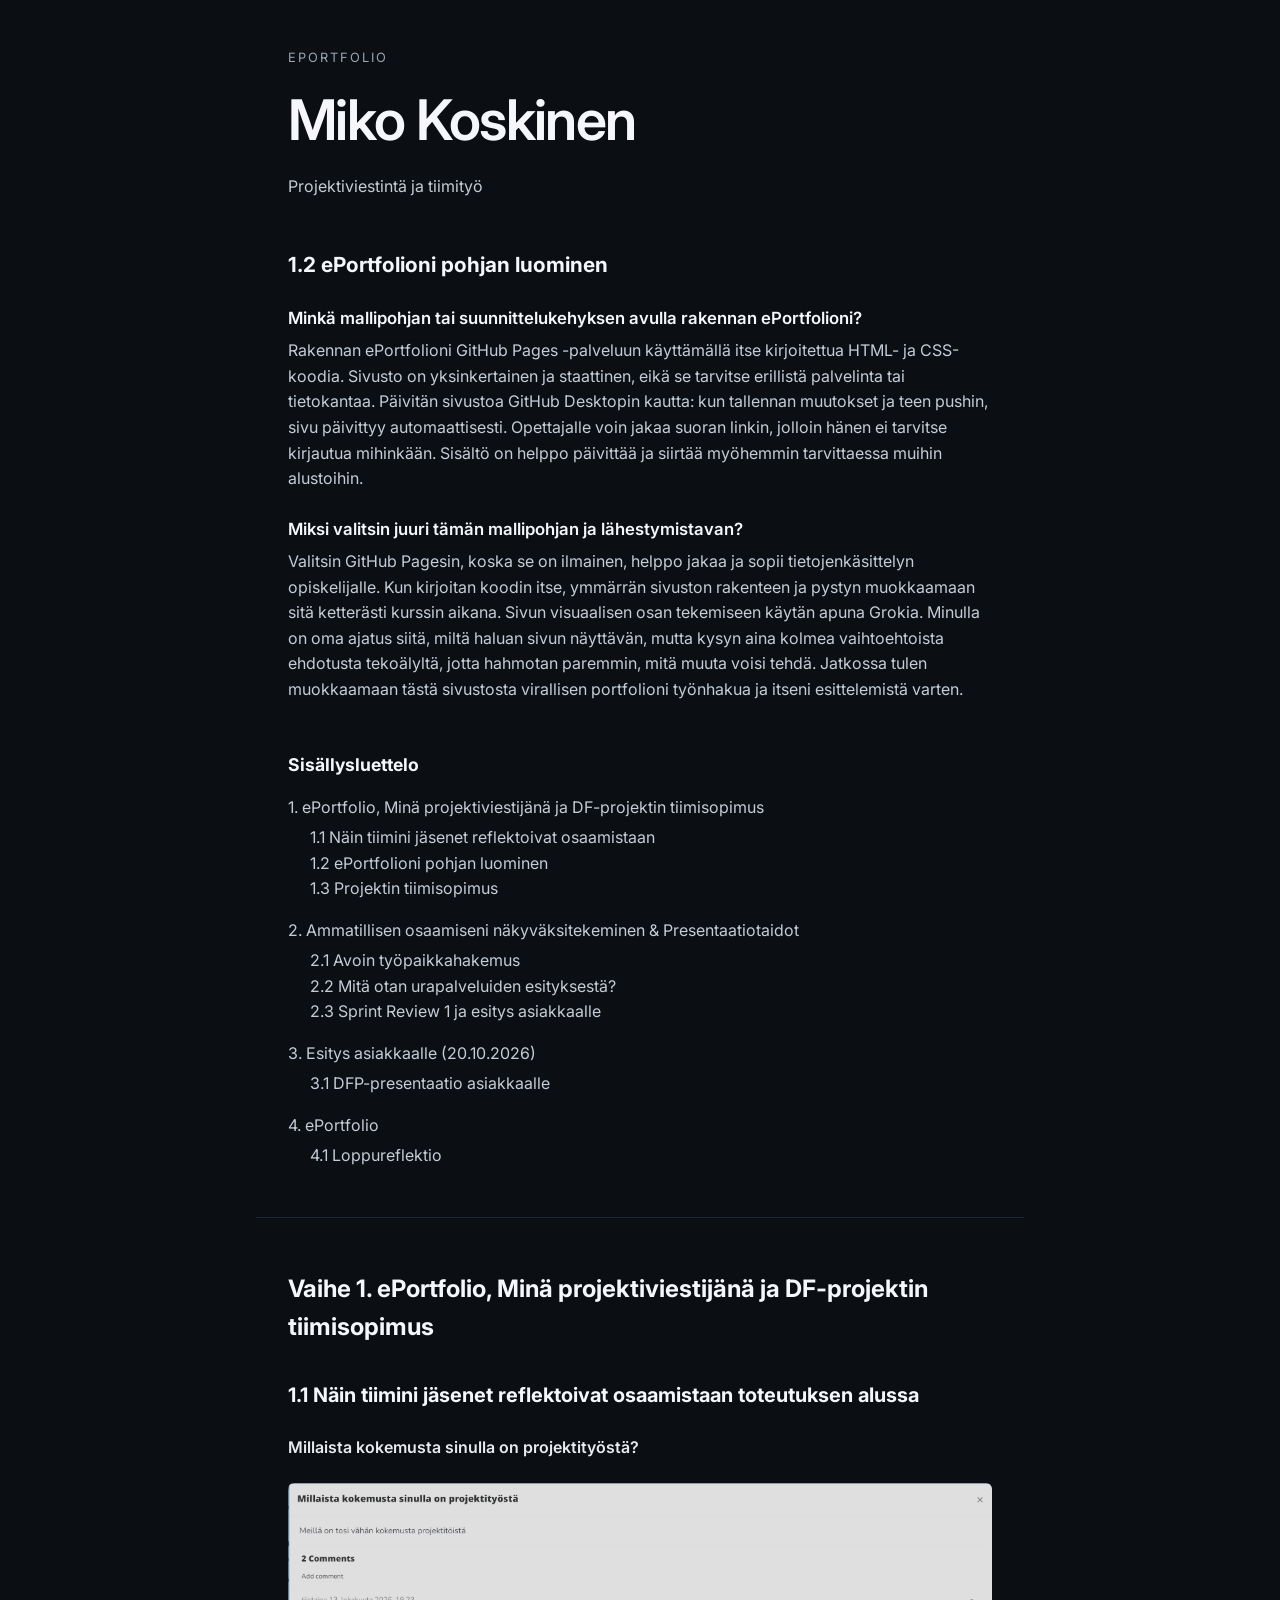
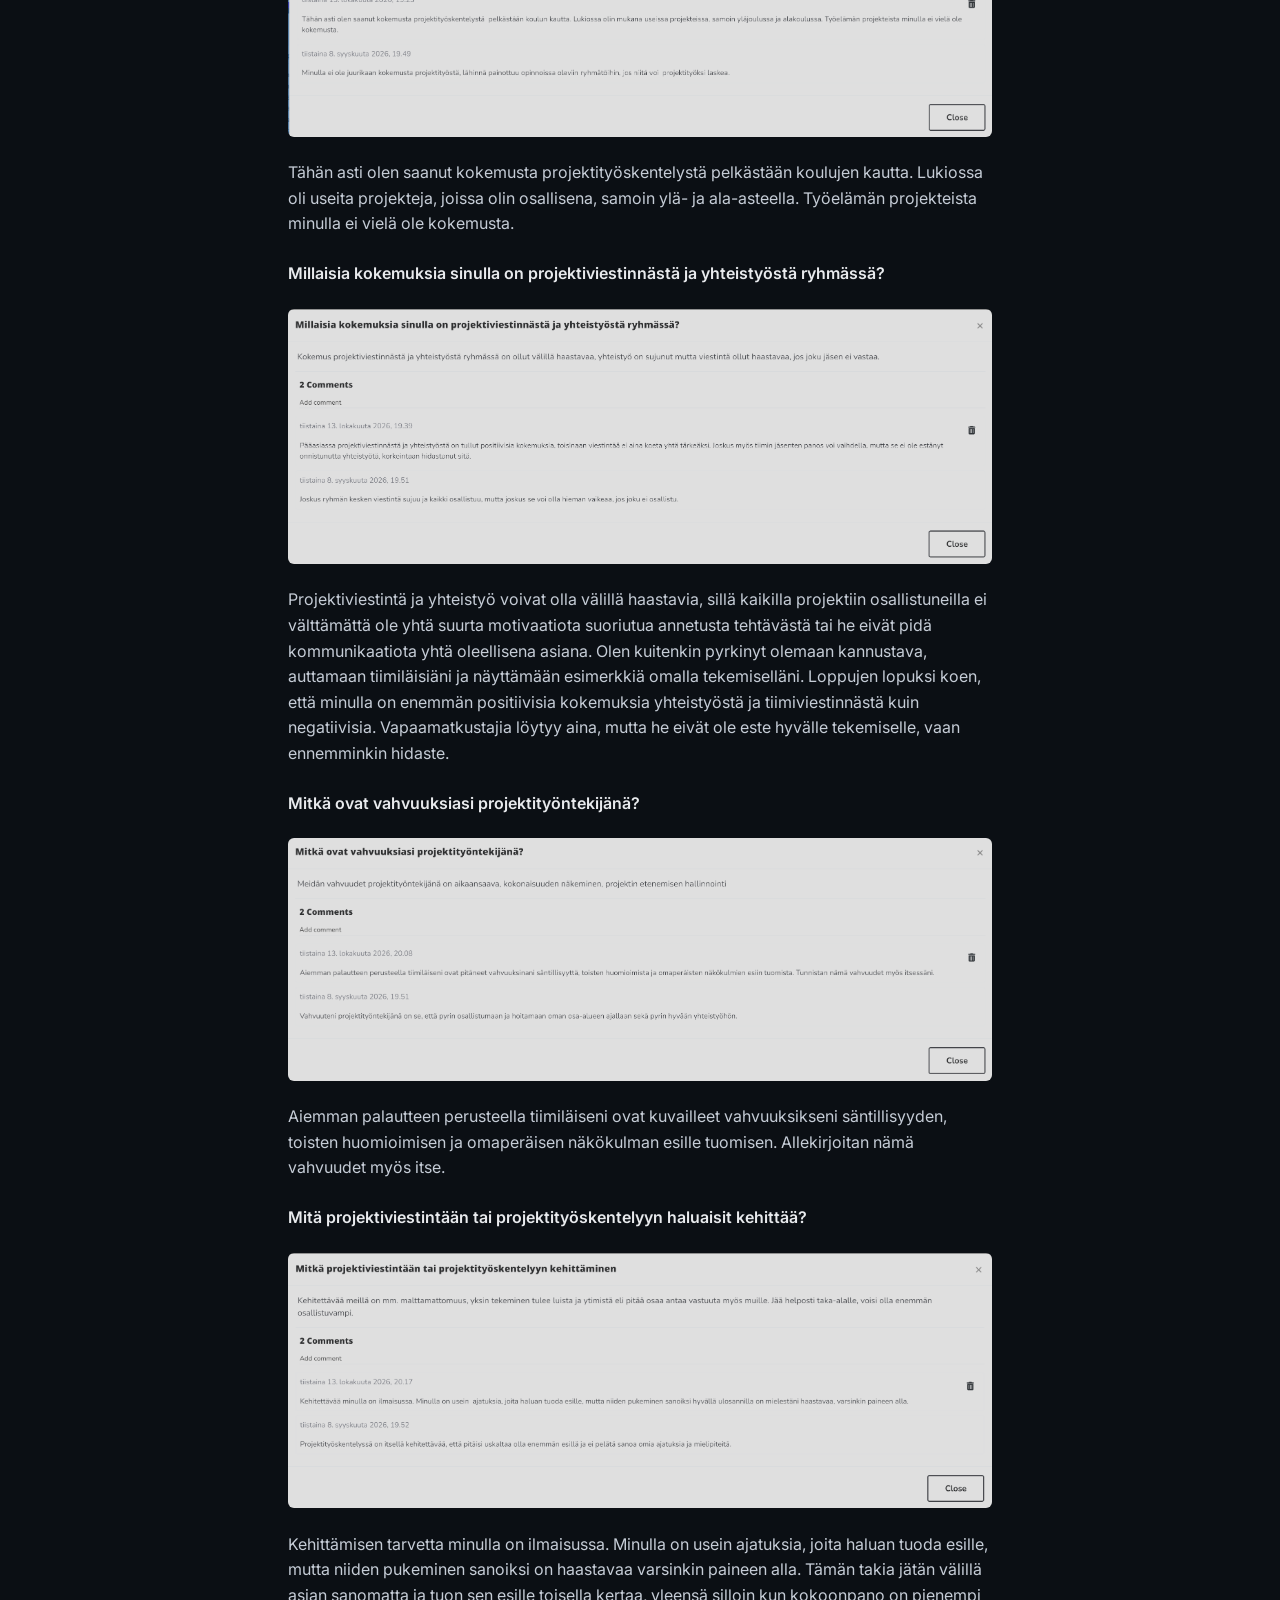
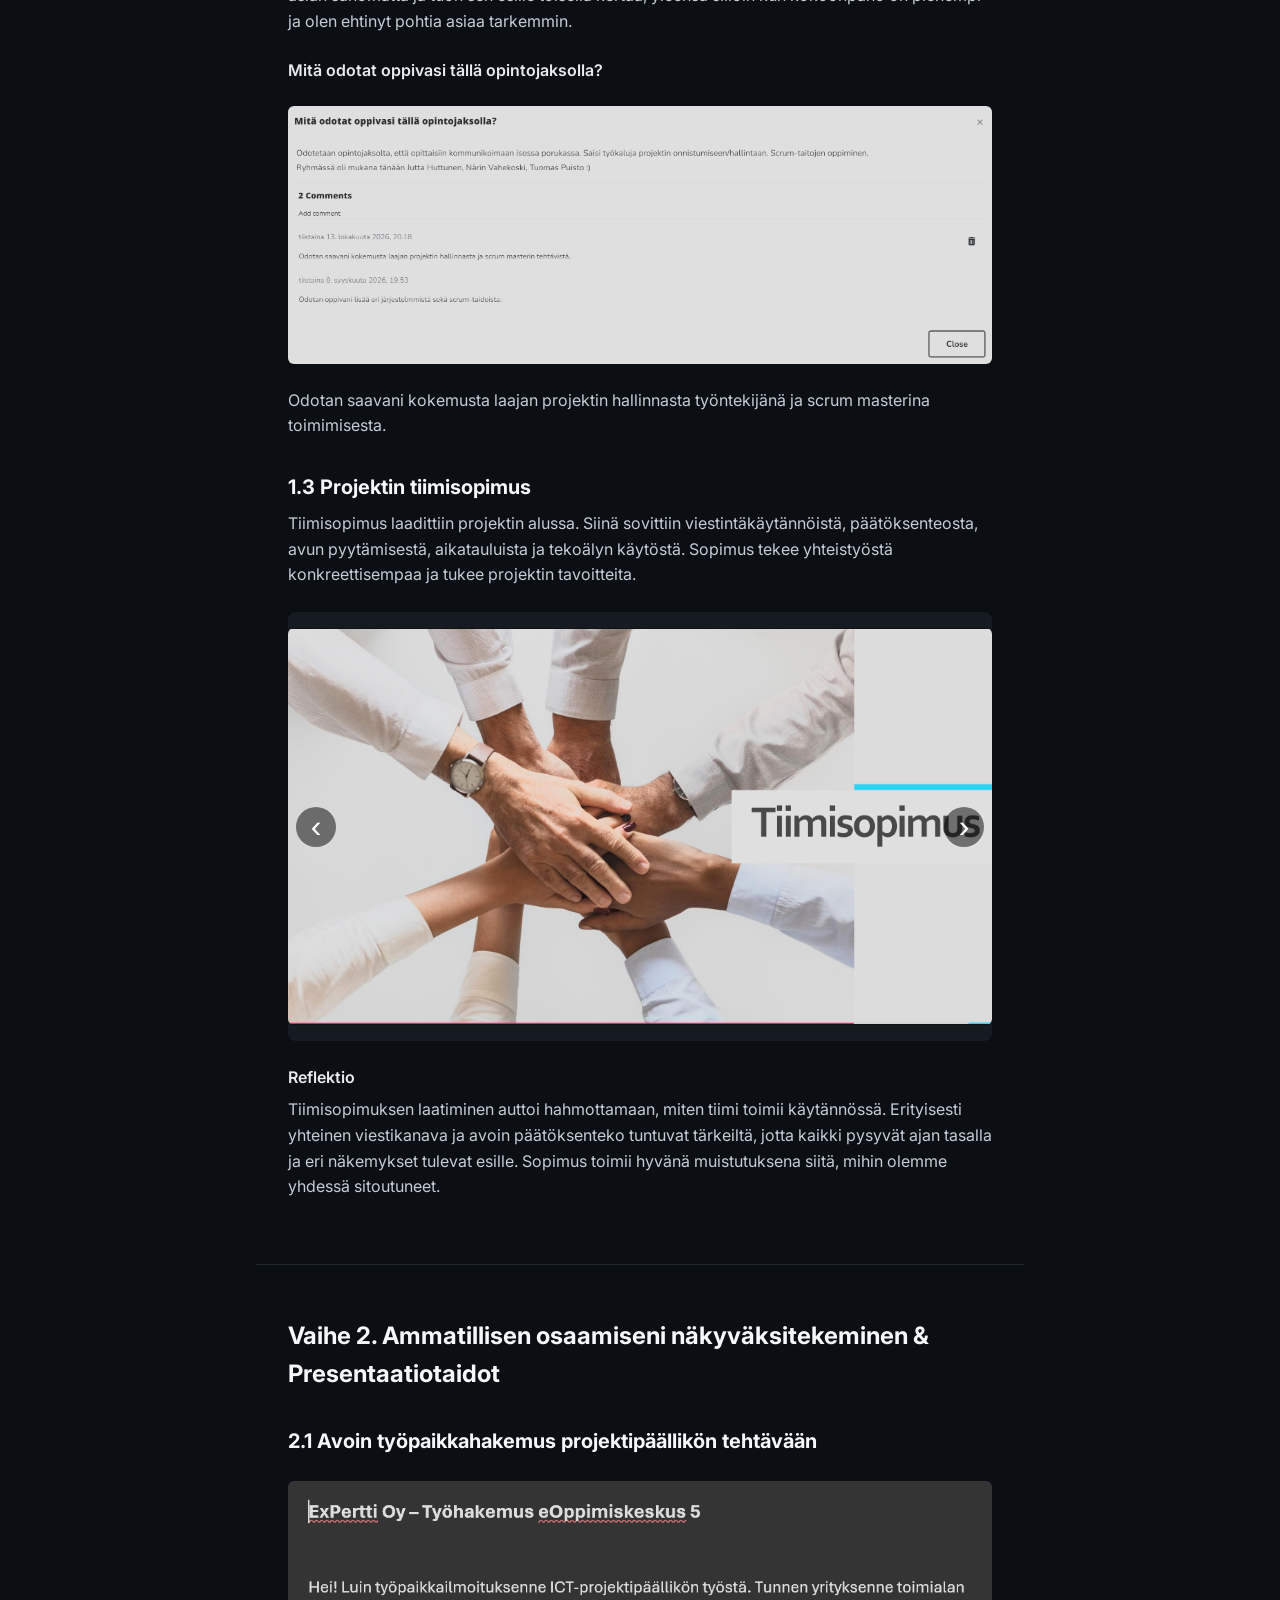
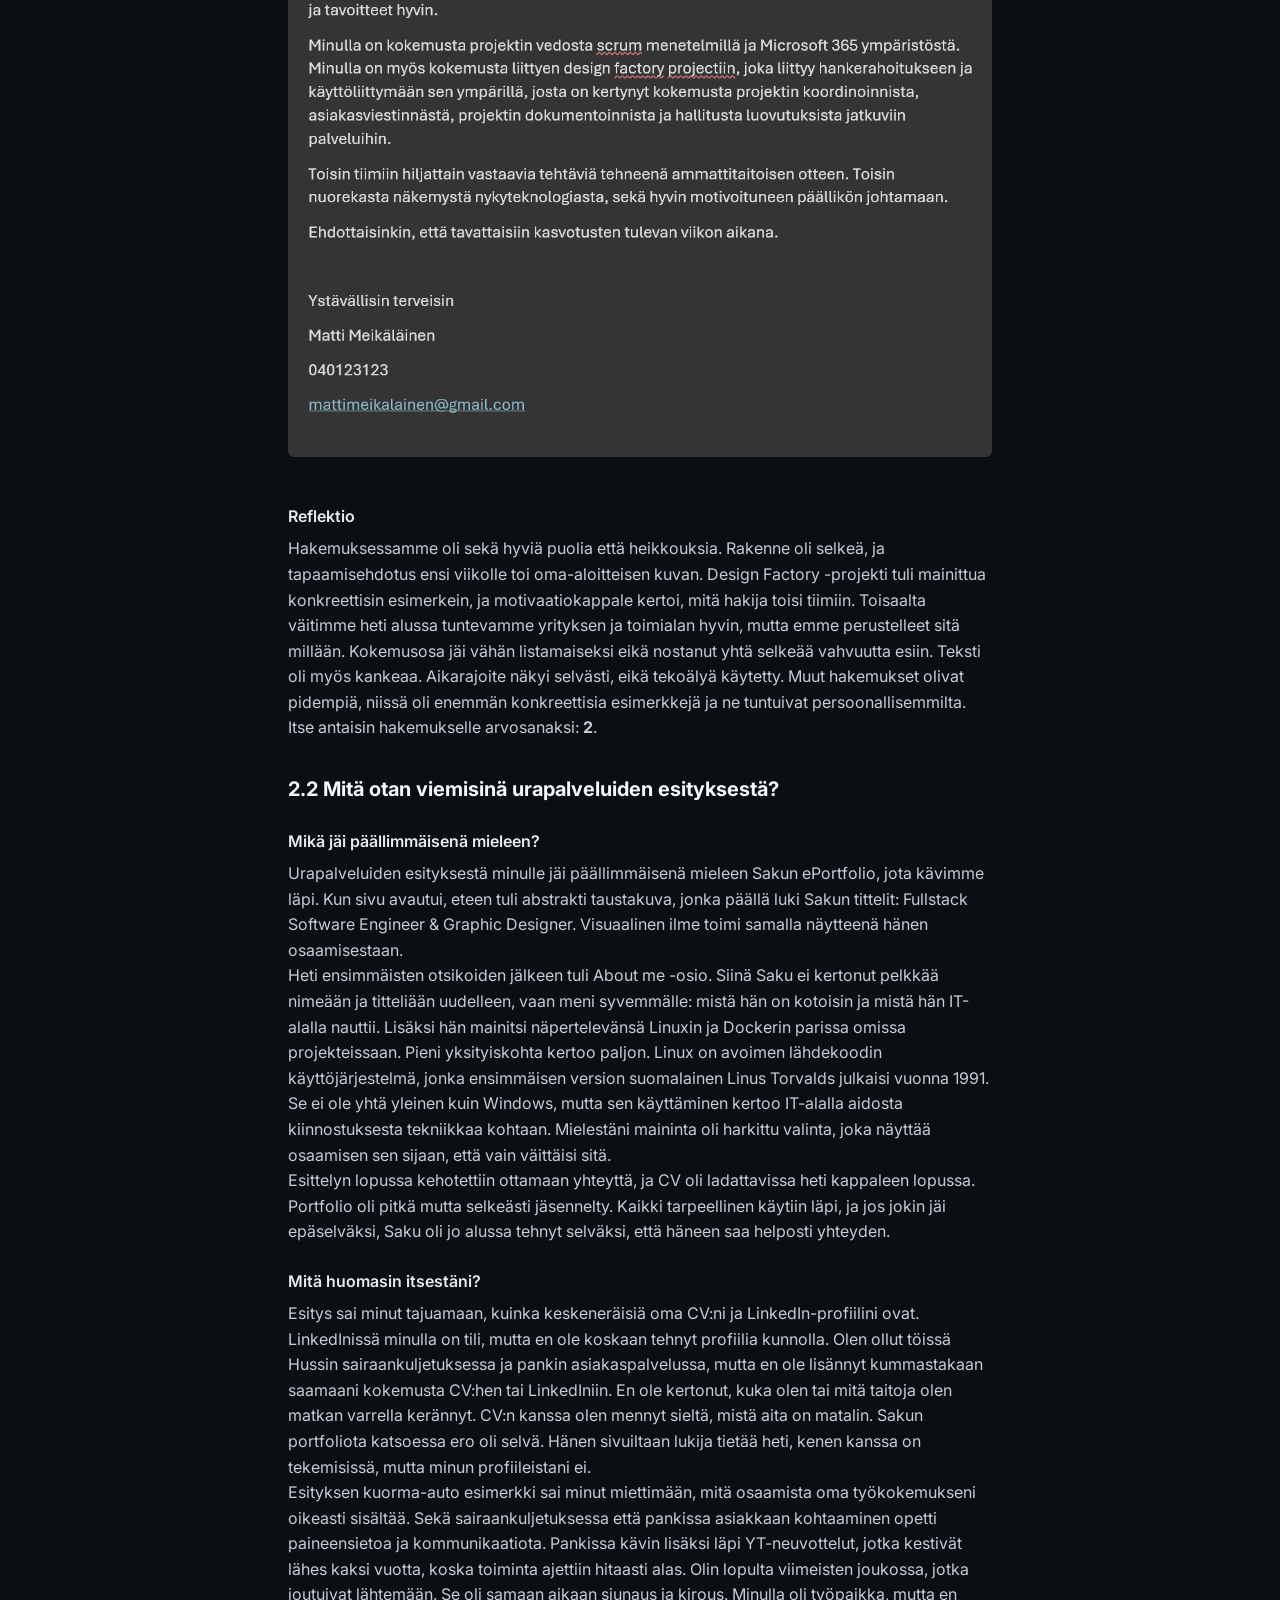
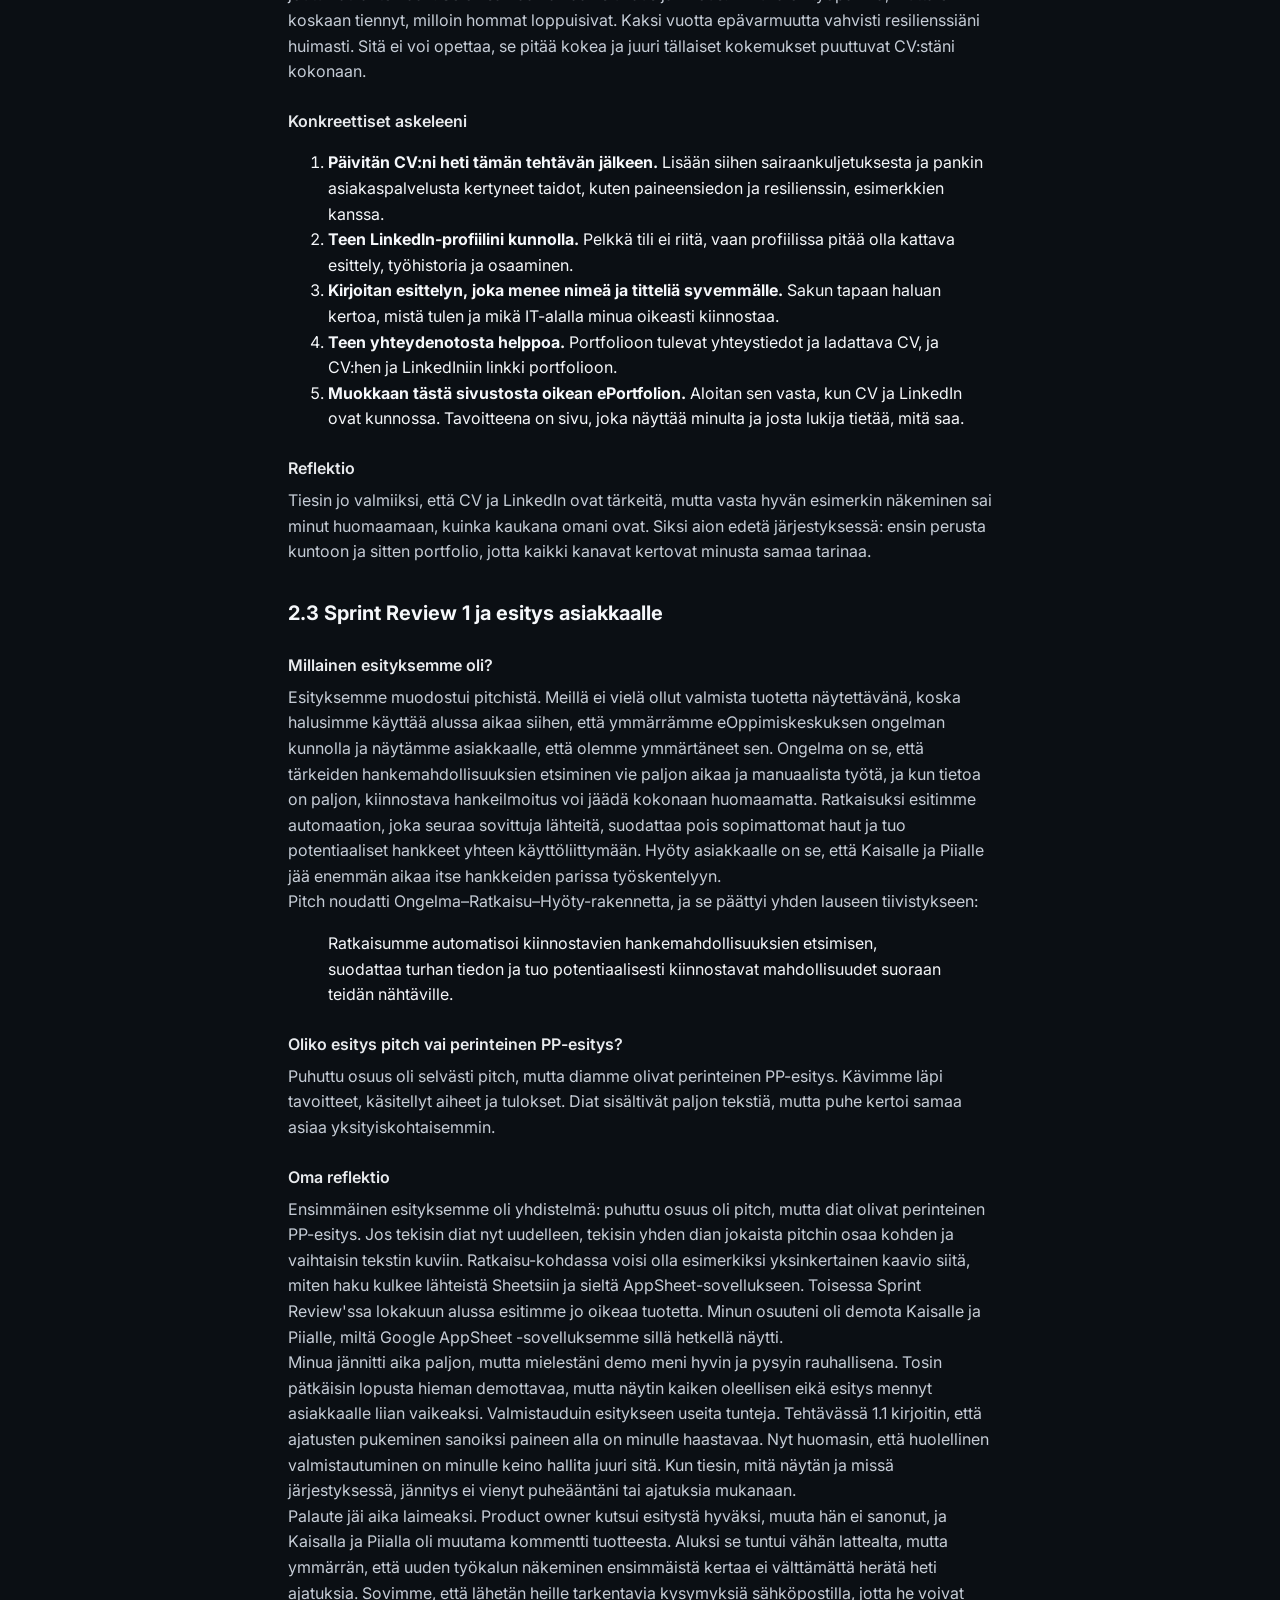
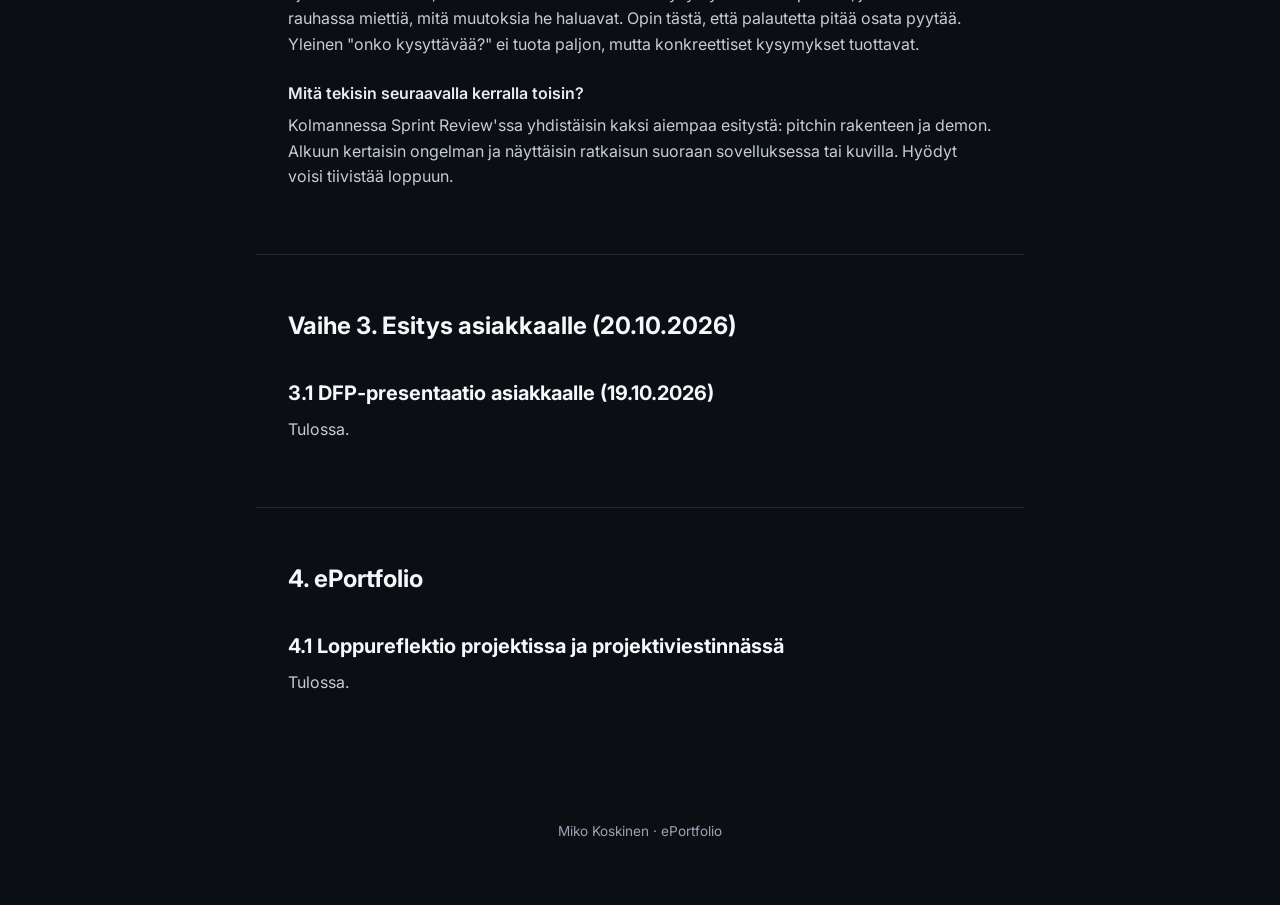
==== index.html @ acf75491 "Vaihe kaksi tehty Kaikki vaiheen kaksi tehtävistä on nyt tehty ja seuraavaksi aloitan vaiheesta 3" ====
<!doctype html>
<html lang="fi">
  <head>
    <meta charset="UTF-8" />
    <meta name="viewport" content="width=device-width, initial-scale=1.0" />
    <title>Miko Koskinen – ePortfolio</title>
    <link rel="preconnect" href="https://fonts.googleapis.com" />
    <link
      rel="stylesheet"
      href="https://fonts.googleapis.com/css2?family=Inter:wght@400;600;700&display=swap"
    />
    <link rel="stylesheet" href="css/styles.css" />
  </head>
  <body>
    <header class="header">
      <p class="yla">ePortfolio</p>
      <h1>Miko Koskinen</h1>
      <p class="ala">Projektiviestintä ja tiimityö</p>
    </header>

    <section class="pohja" id="tehtava-1-2">
      <h2>1.2 ePortfolioni pohjan luominen</h2>

      <h3>
        Minkä mallipohjan tai suunnittelukehyksen avulla rakennan ePortfolioni?
      </h3>
      <p>
        Rakennan ePortfolioni GitHub Pages -palveluun käyttämällä itse
        kirjoitettua HTML- ja CSS-koodia. Sivusto on yksinkertainen ja
        staattinen, eikä se tarvitse erillistä palvelinta tai tietokantaa.
        Päivitän sivustoa GitHub Desktopin kautta: kun tallennan muutokset ja
        teen pushin, sivu päivittyy automaattisesti. Opettajalle voin jakaa
        suoran linkin, jolloin hänen ei tarvitse kirjautua mihinkään. Sisältö on
        helppo päivittää ja siirtää myöhemmin tarvittaessa muihin alustoihin.
      </p>

      <h3>Miksi valitsin juuri tämän mallipohjan ja lähestymistavan?</h3>
      <p>
        Valitsin GitHub Pagesin, koska se on ilmainen, helppo jakaa ja sopii
        tietojenkäsittelyn opiskelijalle. Kun kirjoitan koodin itse, ymmärrän
        sivuston rakenteen ja pystyn muokkaamaan sitä ketterästi kurssin aikana.
        Sivun visuaalisen osan tekemiseen käytän apuna Grokia. Minulla on oma
        ajatus siitä, miltä haluan sivun näyttävän, mutta kysyn aina kolmea
        vaihtoehtoista ehdotusta tekoälyltä, jotta hahmotan paremmin, mitä muuta
        voisi tehdä. Jatkossa tulen muokkaamaan tästä sivustosta virallisen
        portfolioni työnhakua ja itseni esittelemistä varten.
      </p>
    </section>

    <nav class="toc" aria-label="Sisällysluettelo">
      <h2>Sisällysluettelo</h2>
      <ol>
        <li>
          <a href="#tehtava-1"
            >1. ePortfolio, Minä projektiviestijänä ja DF-projektin
            tiimisopimus</a
          >
          <ol>
            <li>
              <a href="#tehtava-1-1"
                >1.1 Näin tiimini jäsenet reflektoivat osaamistaan</a
              >
            </li>
            <li><a href="#tehtava-1-2">1.2 ePortfolioni pohjan luominen</a></li>
            <li><a href="#tehtava-1-3">1.3 Projektin tiimisopimus</a></li>
          </ol>
        </li>
        <li>
          <a href="#tehtava-2"
            >2. Ammatillisen osaamiseni näkyväksitekeminen &
            Presentaatiotaidot</a
          >
          <ol>
            <li><a href="#tehtava-2-1">2.1 Avoin työpaikkahakemus</a></li>
            <li>
              <a href="#tehtava-2-2"
                >2.2 Mitä otan urapalveluiden esityksestä?</a
              >
            </li>
            <li>
              <a href="#tehtava-2-3"
                >2.3 Sprint Review 1 ja esitys asiakkaalle</a
              >
            </li>
          </ol>
        </li>
        <li>
          <a href="#tehtava-3">3. Esitys asiakkaalle (20.10.2026)</a>
          <ol>
            <li><a href="#tehtava-3-1">3.1 DFP-presentaatio asiakkaalle</a></li>
          </ol>
        </li>
        <li>
          <a href="#tehtava-4">4. ePortfolio</a>
          <ol>
            <li><a href="#tehtava-4-1">4.1 Loppureflektio</a></li>
          </ol>
        </li>
      </ol>
    </nav>

    <main>
      <!-- Tehtävä 1 -->
      <section id="tehtava-1" class="osio">
        <h2>
          Vaihe 1. ePortfolio, Minä projektiviestijänä ja DF-projektin
          tiimisopimus
        </h2>

        <article id="tehtava-1-1" class="tehtava">
          <h3>
            1.1 Näin tiimini jäsenet reflektoivat osaamistaan toteutuksen alussa
          </h3>

          <h4>Millaista kokemusta sinulla on projektityöstä?</h4>
          <img
            src="images/TehtavaYksiKuvat/EnsimmainenVastaus.png"
            alt="Tiimin reflektio: kokemukset projektityöstä"
          />
          <p>
            Tähän asti olen saanut kokemusta projektityöskentelystä pelkästään
            koulujen kautta. Lukiossa oli useita projekteja, joissa olin
            osallisena, samoin ylä- ja ala-asteella. Työelämän projekteista
            minulla ei vielä ole kokemusta.
          </p>

          <h4>
            Millaisia kokemuksia sinulla on projektiviestinnästä ja yhteistyöstä
            ryhmässä?
          </h4>
          <img
            src="images/TehtavaYksiKuvat/ToinenVastaus.png"
            alt="Tiimin reflektio: viestintä ja yhteistyö"
          />
          <p>
            Projektiviestintä ja yhteistyö voivat olla välillä haastavia, sillä
            kaikilla projektiin osallistuneilla ei välttämättä ole yhtä suurta
            motivaatiota suoriutua annetusta tehtävästä tai he eivät pidä
            kommunikaatiota yhtä oleellisena asiana. Olen kuitenkin pyrkinyt
            olemaan kannustava, auttamaan tiimiläisiäni ja näyttämään esimerkkiä
            omalla tekemiselläni. Loppujen lopuksi koen, että minulla on enemmän
            positiivisia kokemuksia yhteistyöstä ja tiimiviestinnästä kuin
            negatiivisia. Vapaamatkustajia löytyy aina, mutta he eivät ole este
            hyvälle tekemiselle, vaan ennemminkin hidaste.
          </p>

          <h4>Mitkä ovat vahvuuksiasi projektityöntekijänä?</h4>
          <img
            src="images/TehtavaYksiKuvat/KolmasVastaus.png"
            alt="Tiimin reflektio: vahvuudet"
          />
          <p>
            Aiemman palautteen perusteella tiimiläiseni ovat kuvailleet
            vahvuuksikseni säntillisyyden, toisten huomioimisen ja omaperäisen
            näkökulman esille tuomisen. Allekirjoitan nämä vahvuudet myös itse.
          </p>

          <h4>
            Mitä projektiviestintään tai projektityöskentelyyn haluaisit
            kehittää?
          </h4>
          <img
            src="images/TehtavaYksiKuvat/NeljasVastaus.png"
            alt="Tiimin reflektio: kehittämiskohteet"
          />
          <p>
            Kehittämisen tarvetta minulla on ilmaisussa. Minulla on usein
            ajatuksia, joita haluan tuoda esille, mutta niiden pukeminen
            sanoiksi on haastavaa varsinkin paineen alla. Tämän takia jätän
            välillä asian sanomatta ja tuon sen esille toisella kertaa, yleensä
            silloin kun kokoonpano on pienempi ja olen ehtinyt pohtia asiaa
            tarkemmin.
          </p>

          <h4>Mitä odotat oppivasi tällä opintojaksolla?</h4>
          <img
            src="images/TehtavaYksiKuvat/ViidesVastaus.png"
            alt="Tiimin reflektio: odotukset opintojaksolta"
          />
          <p>
            Odotan saavani kokemusta laajan projektin hallinnasta työntekijänä
            ja scrum masterina toimimisesta.
          </p>
        </article>

        <article id="tehtava-1-3" class="tehtava">
          <h3>1.3 Projektin tiimisopimus</h3>

          <p>
            Tiimisopimus laadittiin projektin alussa. Siinä sovittiin
            viestintäkäytännöistä, päätöksenteosta, avun pyytämisestä,
            aikatauluista ja tekoälyn käytöstä. Sopimus tekee yhteistyöstä
            konkreettisempaa ja tukee projektin tavoitteita.
          </p>

          <div class="karuselli" id="karuselli">
            <div class="karuselli-sisalto">
              <img
                src="images/tiimisopimus/tiimisopimus-1.png"
                alt="Tiimisopimus, kansi"
              />
              <img
                src="images/tiimisopimus/tiimisopimus-2.png"
                alt="Kommunikaatio ja vuorovaikutus"
              />
              <img
                src="images/tiimisopimus/tiimisopimus-3.png"
                alt="Yhteinen päätöksenteko"
              />
              <img
                src="images/tiimisopimus/tiimisopimus-4.png"
                alt="Avun pyytäminen ja toisten tukeminen"
              />
              <img
                src="images/tiimisopimus/tiimisopimus-5.png"
                alt="Tulokset ja suorituskyky"
              />
              <img
                src="images/tiimisopimus/tiimisopimus-6.png"
                alt="Tekoälyn käyttö"
              />
              <img
                src="images/tiimisopimus/tiimisopimus-7.png"
                alt="Sitoutuminen"
              />
            </div>
            <button
              class="karuselli-nappi vasen"
              type="button"
              aria-label="Edellinen"
            >
              ‹
            </button>
            <button
              class="karuselli-nappi oikea"
              type="button"
              aria-label="Seuraava"
            >
              ›
            </button>
          </div>

          <h4>Reflektio</h4>
          <p>
            Tiimisopimuksen laatiminen auttoi hahmottamaan, miten tiimi toimii
            käytännössä. Erityisesti yhteinen viestikanava ja avoin
            päätöksenteko tuntuvat tärkeiltä, jotta kaikki pysyvät ajan tasalla
            ja eri näkemykset tulevat esille. Sopimus toimii hyvänä
            muistutuksena siitä, mihin olemme yhdessä sitoutuneet.
          </p>
        </article>
      </section>

      <!-- Tehtävä 2 -->
      <section id="tehtava-2" class="osio">
        <h2>
          Vaihe 2. Ammatillisen osaamiseni näkyväksitekeminen &
          Presentaatiotaidot
        </h2>
        <article id="tehtava-2-1" class="tehtava">
          <h3>2.1 Avoin työpaikkahakemus projektipäällikön tehtävään</h3>

          <img
            src="images/tyopaikkahakemus/tyohakemus.png"
            alt="Tiimin avoin työpaikkahakemus ExPertti Oy:lle"
          />

          <h4>Reflektio</h4>

          <p>
            Hakemuksessamme oli sekä hyviä puolia että heikkouksia. Rakenne oli
            selkeä, ja tapaamisehdotus ensi viikolle toi oma-aloitteisen kuvan.
            Design Factory -projekti tuli mainittua konkreettisin esimerkein, ja
            motivaatiokappale kertoi, mitä hakija toisi tiimiin. Toisaalta
            väitimme heti alussa tuntevamme yrityksen ja toimialan hyvin, mutta
            emme perustelleet sitä millään. Kokemusosa jäi vähän listamaiseksi
            eikä nostanut yhtä selkeää vahvuutta esiin. Teksti oli myös kankeaa.
            Aikarajoite näkyi selvästi, eikä tekoälyä käytetty. Muut hakemukset
            olivat pidempiä, niissä oli enemmän konkreettisia esimerkkejä ja ne
            tuntuivat persoonallisemmilta.
          </p>
          <p>Itse antaisin hakemukselle arvosanaksi: <strong>2</strong>.</p>
        </article>
        <article id="tehtava-2-2" class="tehtava">
          <h3>2.2 Mitä otan viemisinä urapalveluiden esityksestä?</h3>

          <h4>Mikä jäi päällimmäisenä mieleen?</h4>
          <p>
            Urapalveluiden esityksestä minulle jäi päällimmäisenä mieleen Sakun
            ePortfolio, jota kävimme läpi. Kun sivu avautui, eteen tuli
            abstrakti taustakuva, jonka päällä luki Sakun tittelit: Fullstack
            Software Engineer &amp; Graphic Designer. Visuaalinen ilme toimi
            samalla näytteenä hänen osaamisestaan.
          </p>
          <p>
            Heti ensimmäisten otsikoiden jälkeen tuli About me -osio. Siinä Saku
            ei kertonut pelkkää nimeään ja titteliään uudelleen, vaan meni
            syvemmälle: mistä hän on kotoisin ja mistä hän IT-alalla nauttii.
            Lisäksi hän mainitsi näpertelevänsä Linuxin ja Dockerin parissa
            omissa projekteissaan. Pieni yksityiskohta kertoo paljon. Linux on
            avoimen lähdekoodin käyttöjärjestelmä, jonka ensimmäisen version
            suomalainen Linus Torvalds julkaisi vuonna 1991. Se ei ole yhtä
            yleinen kuin Windows, mutta sen käyttäminen kertoo IT-alalla aidosta
            kiinnostuksesta tekniikkaa kohtaan. Mielestäni maininta oli harkittu
            valinta, joka näyttää osaamisen sen sijaan, että vain väittäisi
            sitä.
          </p>
          <p>
            Esittelyn lopussa kehotettiin ottamaan yhteyttä, ja CV oli
            ladattavissa heti kappaleen lopussa. Portfolio oli pitkä mutta
            selkeästi jäsennelty. Kaikki tarpeellinen käytiin läpi, ja jos jokin
            jäi epäselväksi, Saku oli jo alussa tehnyt selväksi, että häneen saa
            helposti yhteyden.
          </p>

          <h4>Mitä huomasin itsestäni?</h4>
          <p>
            Esitys sai minut tajuamaan, kuinka keskeneräisiä oma CV:ni ja
            LinkedIn-profiilini ovat. LinkedInissä minulla on tili, mutta en ole
            koskaan tehnyt profiilia kunnolla. Olen ollut töissä Hussin
            sairaankuljetuksessa ja pankin asiakaspalvelussa, mutta en ole
            lisännyt kummastakaan saamaani kokemusta CV:hen tai LinkedIniin. En
            ole kertonut, kuka olen tai mitä taitoja olen matkan varrella
            kerännyt. CV:n kanssa olen mennyt sieltä, mistä aita on matalin.
            Sakun portfoliota katsoessa ero oli selvä. Hänen sivuiltaan lukija
            tietää heti, kenen kanssa on tekemisissä, mutta minun profiileistani
            ei.
          </p>
          <p>
            Esityksen kuorma-auto esimerkki sai minut miettimään, mitä osaamista
            oma työkokemukseni oikeasti sisältää. Sekä sairaankuljetuksessa että
            pankissa asiakkaan kohtaaminen opetti paineensietoa ja
            kommunikaatiota. Pankissa kävin lisäksi läpi YT-neuvottelut, jotka
            kestivät lähes kaksi vuotta, koska toiminta ajettiin hitaasti alas.
            Olin lopulta viimeisten joukossa, jotka joutuivat lähtemään. Se oli
            samaan aikaan siunaus ja kirous. Minulla oli työpaikka, mutta en
            koskaan tiennyt, milloin hommat loppuisivat. Kaksi vuotta
            epävarmuutta vahvisti resilienssiäni huimasti. Sitä ei voi opettaa,
            se pitää kokea ja juuri tällaiset kokemukset puuttuvat CV:stäni
            kokonaan.
          </p>

          <h4>Konkreettiset askeleeni</h4>
          <ol class="poiminnat">
            <li>
              <strong>Päivitän CV:ni heti tämän tehtävän jälkeen.</strong>
              Lisään siihen sairaankuljetuksesta ja pankin asiakaspalvelusta
              kertyneet taidot, kuten paineensiedon ja resilienssin, esimerkkien
              kanssa.
            </li>
            <li>
              <strong>Teen LinkedIn-profiilini kunnolla.</strong>
              Pelkkä tili ei riitä, vaan profiilissa pitää olla kattava
              esittely, työhistoria ja osaaminen.
            </li>
            <li>
              <strong
                >Kirjoitan esittelyn, joka menee nimeä ja titteliä
                syvemmälle.</strong
              >
              Sakun tapaan haluan kertoa, mistä tulen ja mikä IT-alalla minua
              oikeasti kiinnostaa.
            </li>
            <li>
              <strong>Teen yhteydenotosta helppoa.</strong>
              Portfolioon tulevat yhteystiedot ja ladattava CV, ja CV:hen ja
              LinkedIniin linkki portfolioon.
            </li>
            <li>
              <strong>Muokkaan tästä sivustosta oikean ePortfolion.</strong>
              Aloitan sen vasta, kun CV ja LinkedIn ovat kunnossa. Tavoitteena
              on sivu, joka näyttää minulta ja josta lukija tietää, mitä saa.
            </li>
          </ol>

          <h4>Reflektio</h4>
          <p>
            Tiesin jo valmiiksi, että CV ja LinkedIn ovat tärkeitä, mutta vasta
            hyvän esimerkin näkeminen sai minut huomaamaan, kuinka kaukana omani
            ovat. Siksi aion edetä järjestyksessä: ensin perusta kuntoon ja
            sitten portfolio, jotta kaikki kanavat kertovat minusta samaa
            tarinaa.
          </p>
        </article>
        <article id="tehtava-2-3" class="tehtava">
          <h3>2.3 Sprint Review 1 ja esitys asiakkaalle</h3>

          <h4>Millainen esityksemme oli?</h4>
          <p>
            Esityksemme muodostui pitchistä. Meillä ei vielä ollut valmista
            tuotetta näytettävänä, koska halusimme käyttää alussa aikaa siihen,
            että ymmärrämme eOppimiskeskuksen ongelman kunnolla ja näytämme
            asiakkaalle, että olemme ymmärtäneet sen. Ongelma on se, että
            tärkeiden hankemahdollisuuksien etsiminen vie paljon aikaa ja
            manuaalista työtä, ja kun tietoa on paljon, kiinnostava
            hankeilmoitus voi jäädä kokonaan huomaamatta. Ratkaisuksi esitimme
            automaation, joka seuraa sovittuja lähteitä, suodattaa pois
            sopimattomat haut ja tuo potentiaaliset hankkeet yhteen
            käyttöliittymään. Hyöty asiakkaalle on se, että Kaisalle ja Piialle
            jää enemmän aikaa itse hankkeiden parissa työskentelyyn.
          </p>
          <p>
            Pitch noudatti Ongelma–Ratkaisu–Hyöty-rakennetta, ja se päättyi
            yhden lauseen tiivistykseen:
          </p>
          <blockquote class="tiivistys">
            Ratkaisumme automatisoi kiinnostavien hankemahdollisuuksien
            etsimisen, suodattaa turhan tiedon ja tuo potentiaalisesti
            kiinnostavat mahdollisuudet suoraan teidän nähtäville.
          </blockquote>
          <h4>Oliko esitys pitch vai perinteinen PP-esitys?</h4>
          <p>
            Puhuttu osuus oli selvästi pitch, mutta diamme olivat perinteinen
            PP-esitys. Kävimme läpi tavoitteet, käsitellyt aiheet ja tulokset.
            Diat sisältivät paljon tekstiä, mutta puhe kertoi samaa asiaa
            yksityiskohtaisemmin.
          </p>

          <h4>Oma reflektio</h4>
          <p>
            Ensimmäinen esityksemme oli yhdistelmä: puhuttu osuus oli pitch,
            mutta diat olivat perinteinen PP-esitys. Jos tekisin diat nyt
            uudelleen, tekisin yhden dian jokaista pitchin osaa kohden ja
            vaihtaisin tekstin kuviin. Ratkaisu-kohdassa voisi olla esimerkiksi
            yksinkertainen kaavio siitä, miten haku kulkee lähteistä Sheetsiin
            ja sieltä AppSheet-sovellukseen. Toisessa Sprint Review'ssa lokakuun
            alussa esitimme jo oikeaa tuotetta. Minun osuuteni oli demota
            Kaisalle ja Piialle, miltä Google AppSheet -sovelluksemme sillä
            hetkellä näytti.
          </p>
          <p>
            Minua jännitti aika paljon, mutta mielestäni demo meni hyvin ja
            pysyin rauhallisena. Tosin pätkäisin lopusta hieman demottavaa,
            mutta näytin kaiken oleellisen eikä esitys mennyt asiakkaalle liian
            vaikeaksi. Valmistauduin esitykseen useita tunteja. Tehtävässä 1.1
            kirjoitin, että ajatusten pukeminen sanoiksi paineen alla on minulle
            haastavaa. Nyt huomasin, että huolellinen valmistautuminen on
            minulle keino hallita juuri sitä. Kun tiesin, mitä näytän ja missä
            järjestyksessä, jännitys ei vienyt puheääntäni tai ajatuksia
            mukanaan.
          </p>
          <p>
            Palaute jäi aika laimeaksi. Product owner kutsui esitystä hyväksi,
            muuta hän ei sanonut, ja Kaisalla ja Piialla oli muutama kommentti
            tuotteesta. Aluksi se tuntui vähän lattealta, mutta ymmärrän, että
            uuden työkalun näkeminen ensimmäistä kertaa ei välttämättä herätä
            heti ajatuksia. Sovimme, että lähetän heille tarkentavia kysymyksiä
            sähköpostilla, jotta he voivat rauhassa miettiä, mitä muutoksia he
            haluavat. Opin tästä, että palautetta pitää osata pyytää. Yleinen
            "onko kysyttävää?" ei tuota paljon, mutta konkreettiset kysymykset
            tuottavat.
          </p>

          <h4>Mitä tekisin seuraavalla kerralla toisin?</h4>
          <p>
            Kolmannessa Sprint Review'ssa yhdistäisin kaksi aiempaa esitystä:
            pitchin rakenteen ja demon. Alkuun kertaisin ongelman ja näyttäisin
            ratkaisun suoraan sovelluksessa tai kuvilla. Hyödyt voisi tiivistää
            loppuun.
          </p>
        </article>
      </section>

      <!-- Tehtävä 3 -->
      <section id="tehtava-3" class="osio">
        <h2>Vaihe 3. Esitys asiakkaalle (20.10.2026)</h2>
        <article id="tehtava-3-1" class="tehtava">
          <h3>3.1 DFP-presentaatio asiakkaalle (19.10.2026)</h3>
          <p>Tulossa.</p>
        </article>
      </section>

      <!-- Tehtävä 4 -->
      <section id="tehtava-4" class="osio">
        <h2>4. ePortfolio</h2>
        <article id="tehtava-4-1" class="tehtava">
          <h3>4.1 Loppureflektio projektissa ja projektiviestinnässä</h3>
          <p>Tulossa.</p>
        </article>
      </section>
    </main>

    <footer>
      <p>Miko Koskinen · ePortfolio</p>
    </footer>
    <script src="js/main.js"></script>
  </body>
</html>
---- css/styles.css ----
*,
*::before,
*::after {
  box-sizing: border-box;
}

html {
  scroll-behavior: smooth;
}

body {
  margin: 0;
  font-family: Inter, system-ui, sans-serif;
  background: #0b0f14;
  color: #f5f7fa;
  line-height: 1.6;
}

.header {
  padding: 3rem 2rem 1rem;
  max-width: 48rem;
  margin: 0 auto;
}

.yla {
  margin: 0 0 0.5rem;
  font-size: 0.8rem;
  letter-spacing: 0.16em;
  text-transform: uppercase;
  color: #9aa4b2;
}

h1 {
  margin: 0;
  font-size: clamp(2rem, 6vw, 3.5rem);
  font-weight: 600;
  letter-spacing: -0.03em;
}

.ala {
  margin: 0.5rem 0 0;
  color: #c5ccd6;
}

.toc {
  max-width: 48rem;
  margin: 0 auto;
  padding: 1rem 2rem 2rem;
}

.toc h2 {
  margin: 0 0 0.75rem;
  font-size: 1.1rem;
}

.toc a {
  color: #c5ccd6;
  text-decoration: none;
}

.toc a:hover,
.toc a:focus {
  color: #f5f7fa;
}

.toc > ol {
  list-style: none;
  padding-left: 0;
  margin: 0;
}

.toc > ol > li {
  margin: 1rem 0;
}

.toc ol ol {
  list-style: none;
  padding-left: 1.4rem;
  margin: 0.3rem 0 0;
}

.osio {
  max-width: 48rem;
  margin: 0 auto;
  padding: 2rem;
  border-top: 1px solid #1e2630;
}

.tehtava {
  margin: 2rem 0;
}

.tehtava h3 {
  margin: 0 0 0.5rem;
  font-size: 1.25rem;
}

.tehtava h4 {
  margin: 1.5rem 0 0.4rem;
  font-size: 1rem;
  font-weight: 600;
  color: #e8eaed;
}

.tehtava p {
  margin: 0;
  color: #c5ccd6;
}

.tehtava img {
  max-width: 100%;
  height: auto;
  margin: 1rem 0;
  border-radius: 6px;
}

footer {
  text-align: center;
  padding: 3rem 1rem;
  color: #9aa4b2;
  font-size: 0.85rem;
}
.pohja {
  max-width: 48rem;
  margin: 0 auto;
  padding: 2rem;
}

.pohja h2 {
  margin: 0 0 1rem;
  font-size: 1.3rem;
}

.pohja h3 {
  margin: 1.5rem 0 0.4rem;
  font-size: 1.05rem;
  font-weight: 600;
}

.pohja p {
  margin: 0;
  color: #c5ccd6;
}
.karuselli {
  position: relative;
  max-width: 100%;
  margin: 1.5rem 0;
  overflow: hidden;
  border-radius: 8px;
  background: #161b22;
}

.karuselli-sisalto {
  display: flex;
  transition: transform 0.4s ease;
}

.karuselli-sisalto img {
  min-width: 100%;
  height: auto;
  object-fit: contain;
  background: #111;
}

.karuselli-nappi {
  position: absolute;
  top: 50%;
  transform: translateY(-50%);
  background: rgba(0, 0, 0, 0.5);
  color: #fff;
  border: none;
  font-size: 2rem;
  width: 2.5rem;
  height: 2.5rem;
  border-radius: 50%;
  cursor: pointer;
  display: flex;
  align-items: center;
  justify-content: center;
}

.karuselli-nappi:hover,
.karuselli-nappi:focus {
  background: rgba(0, 0, 0, 0.75);
}

.karuselli-nappi.vasen {
  left: 0.5rem;
}
.karuselli-nappi.oikea {
  right: 0.5rem;
}
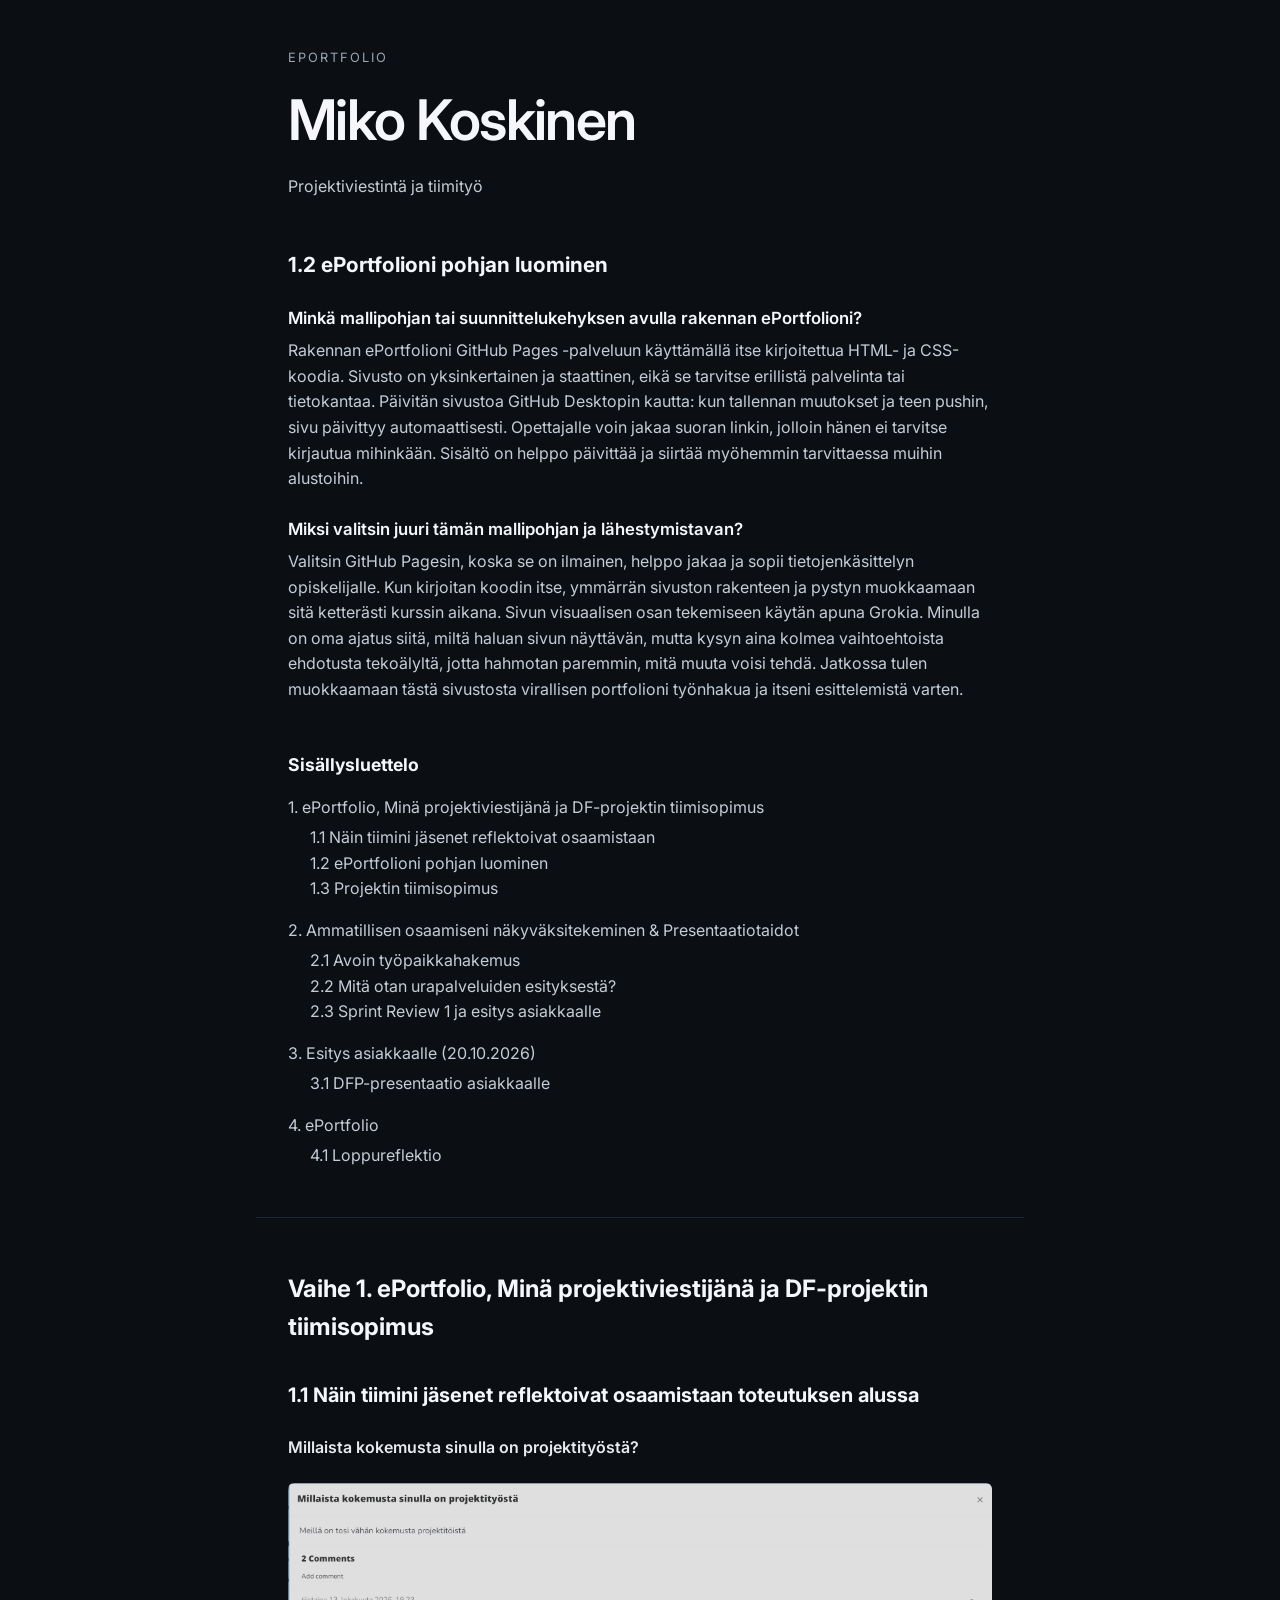
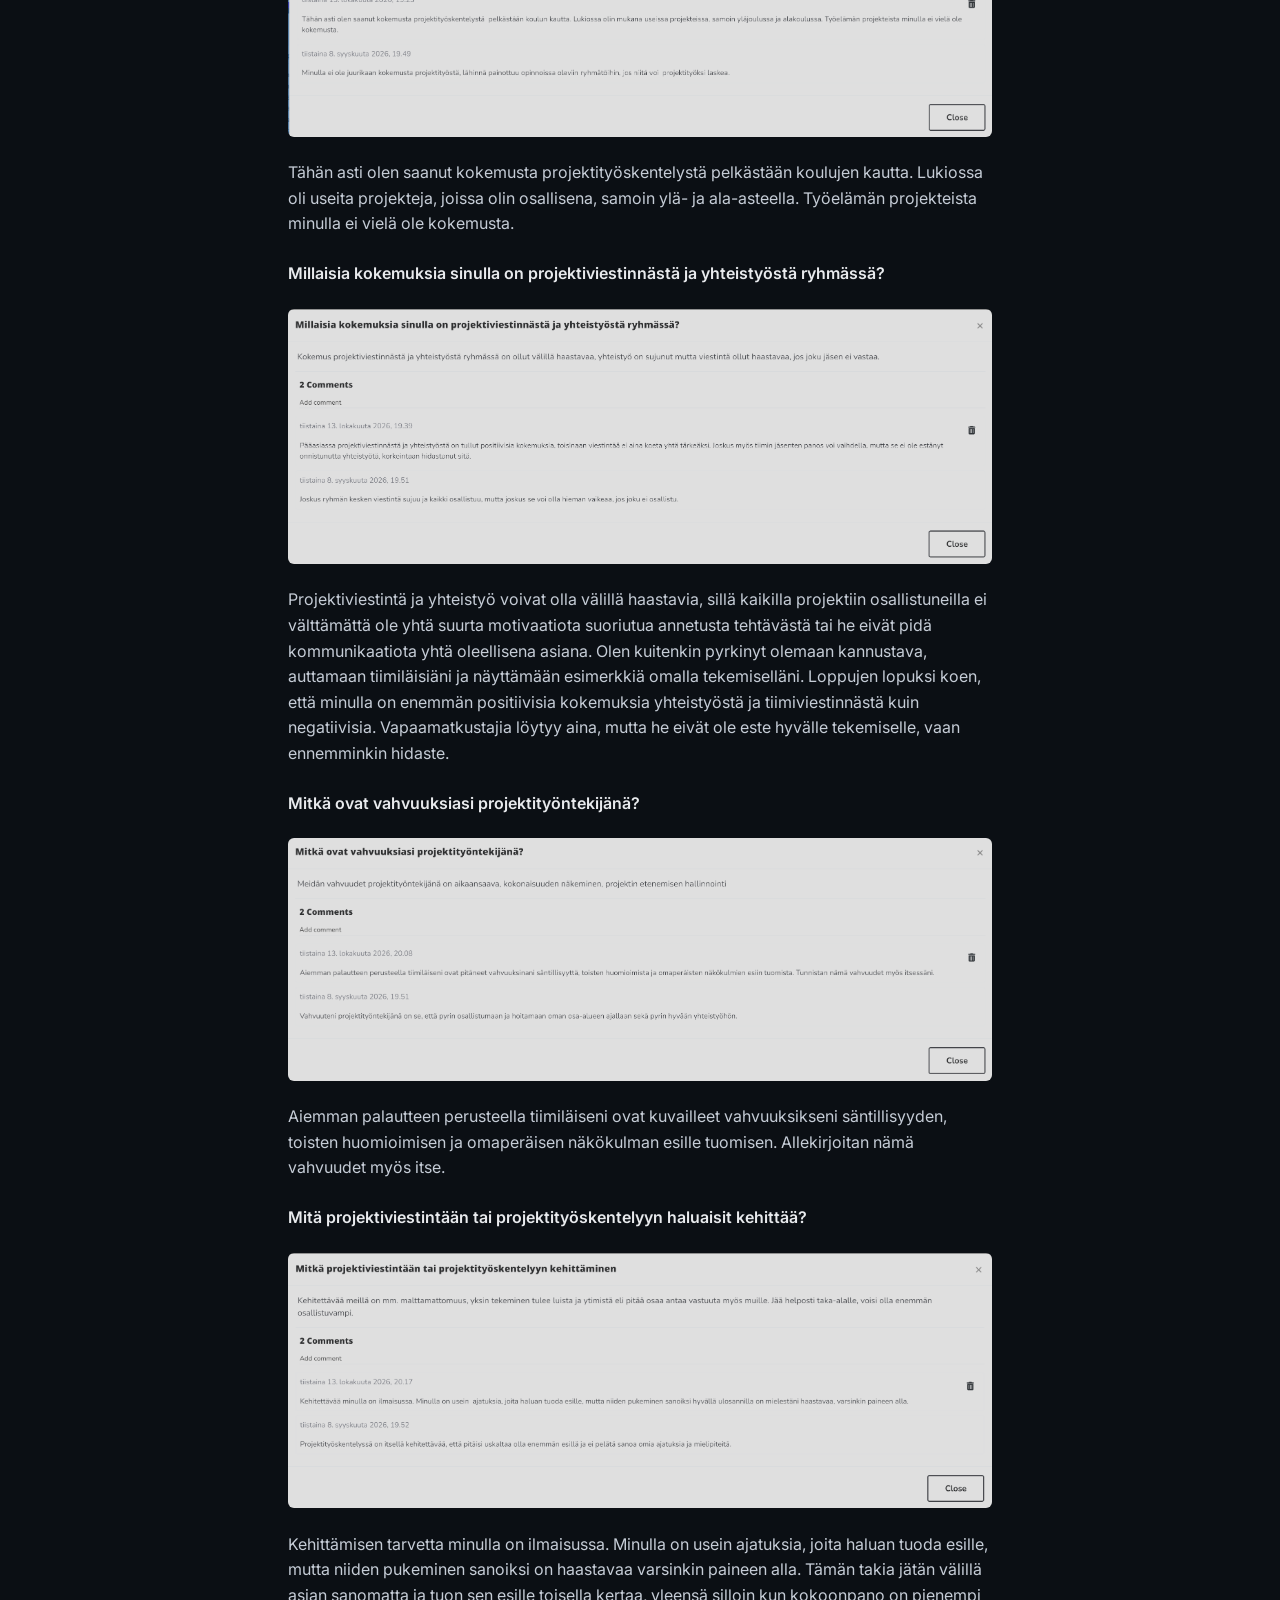
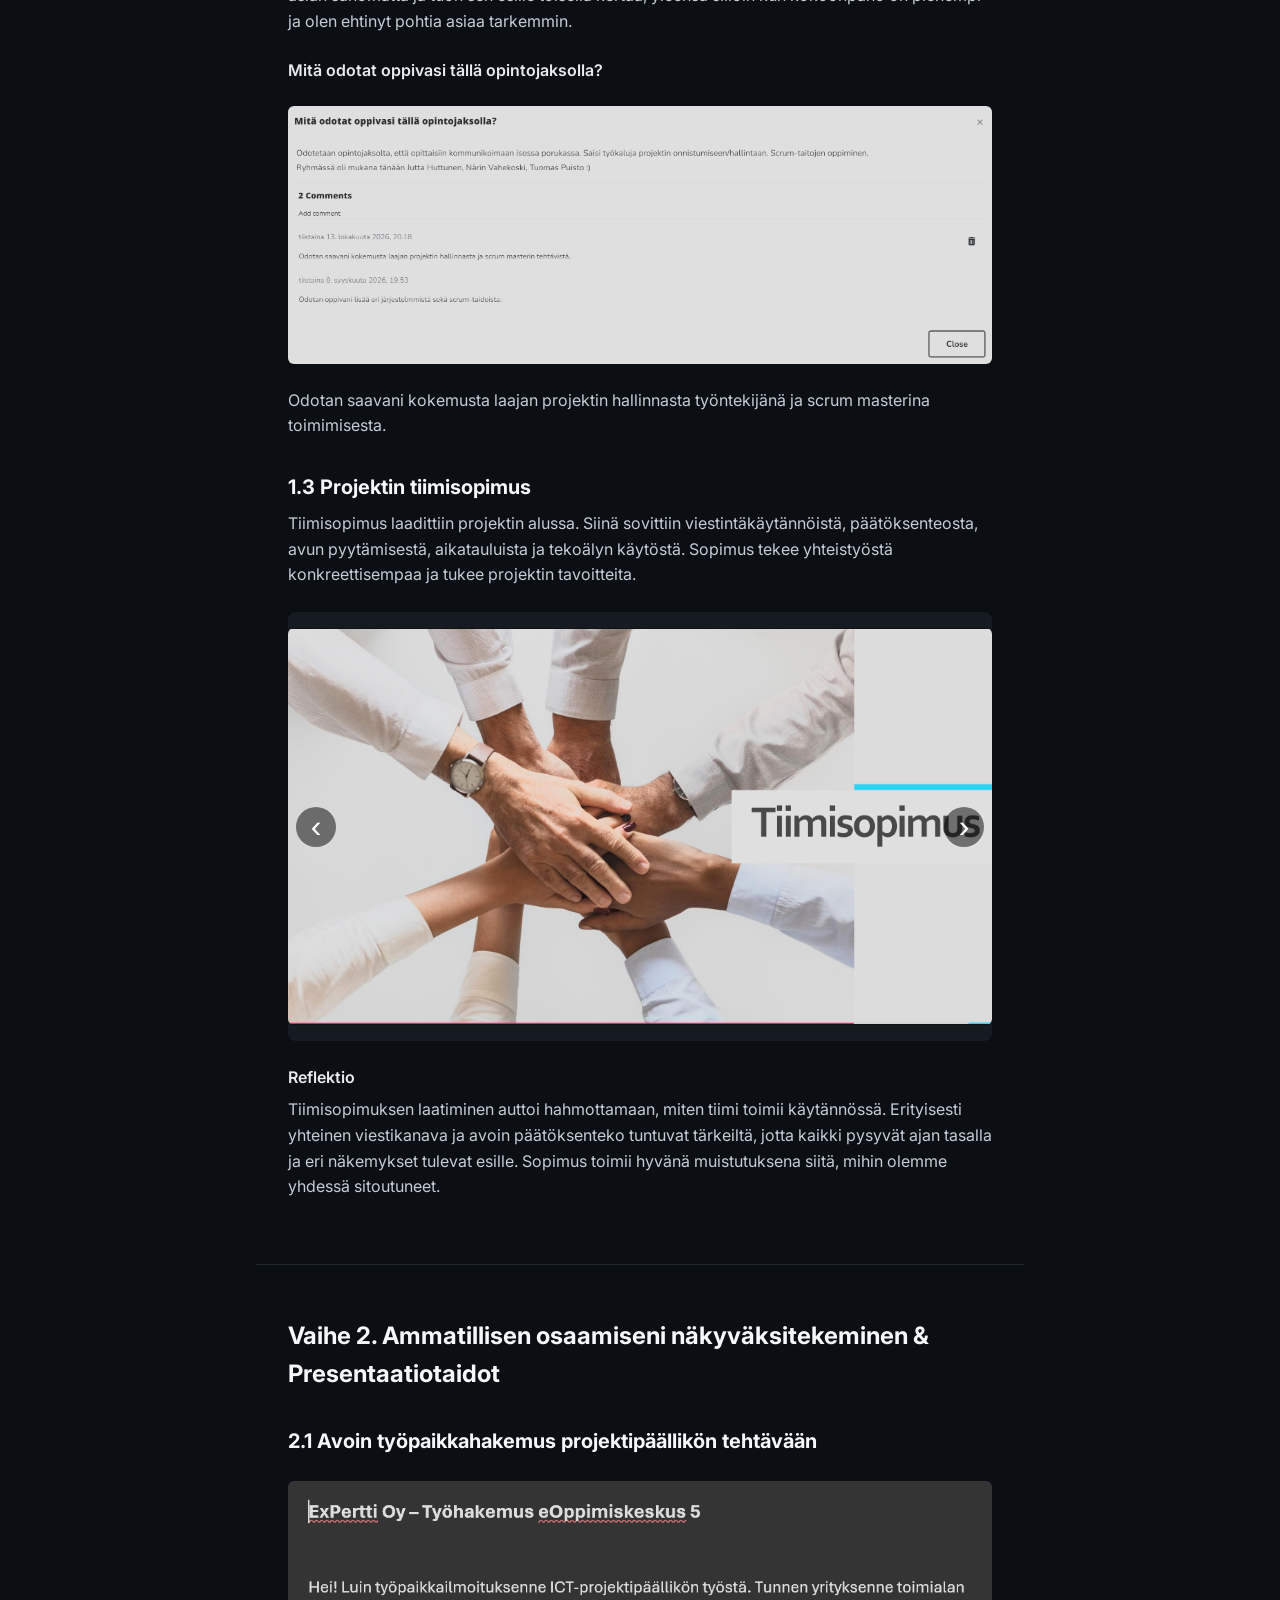
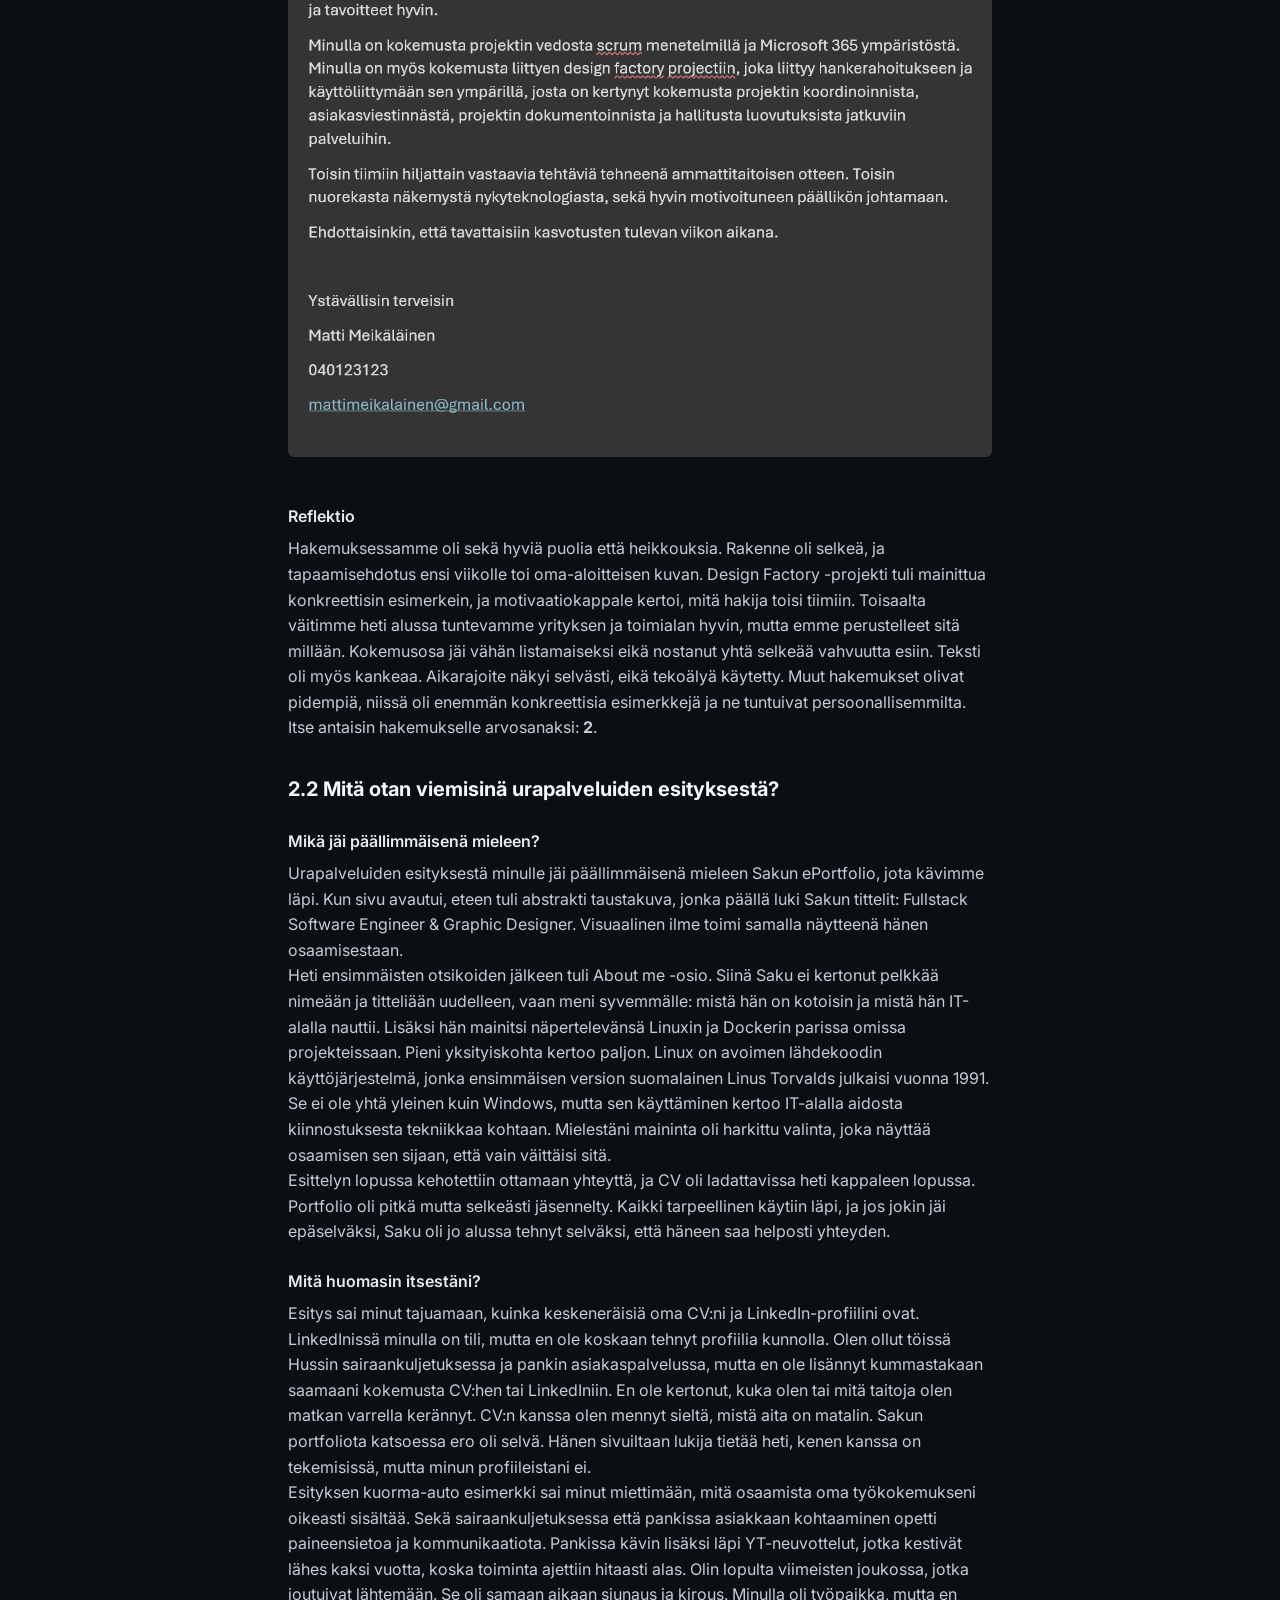
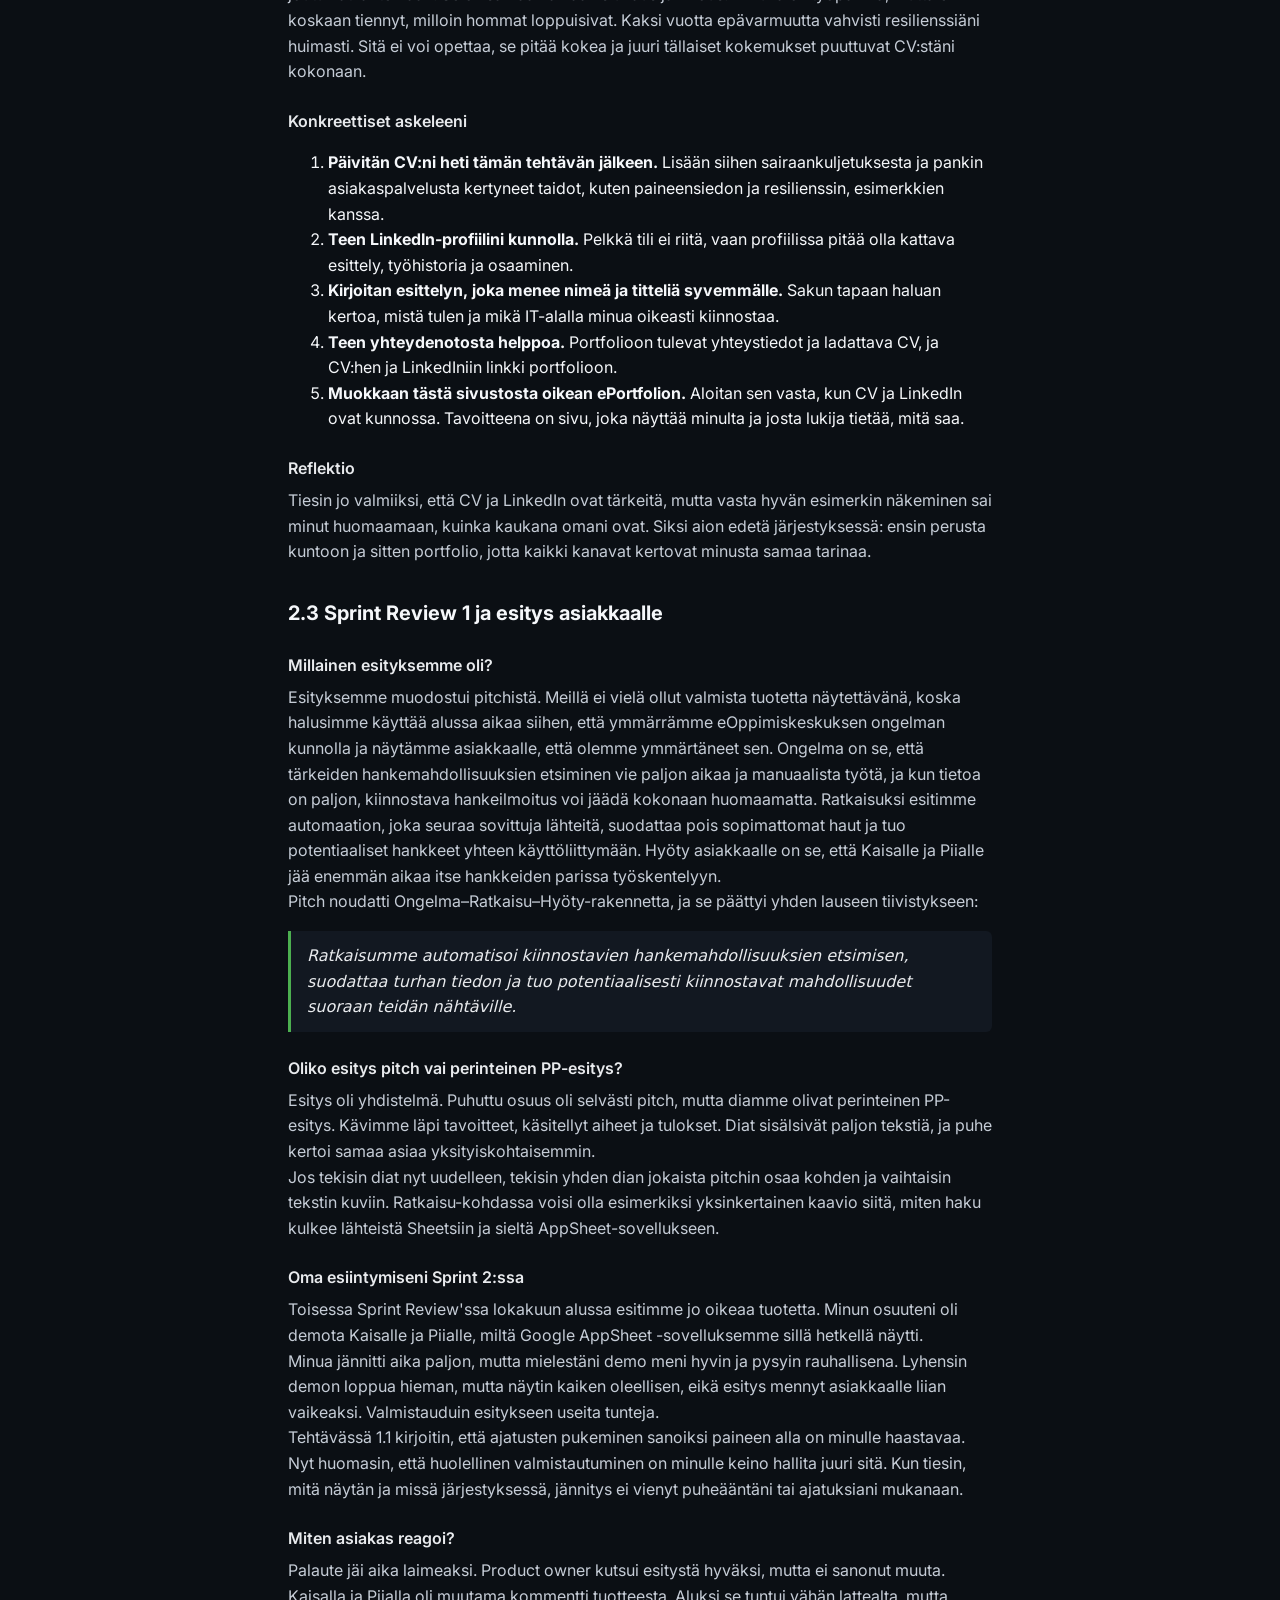
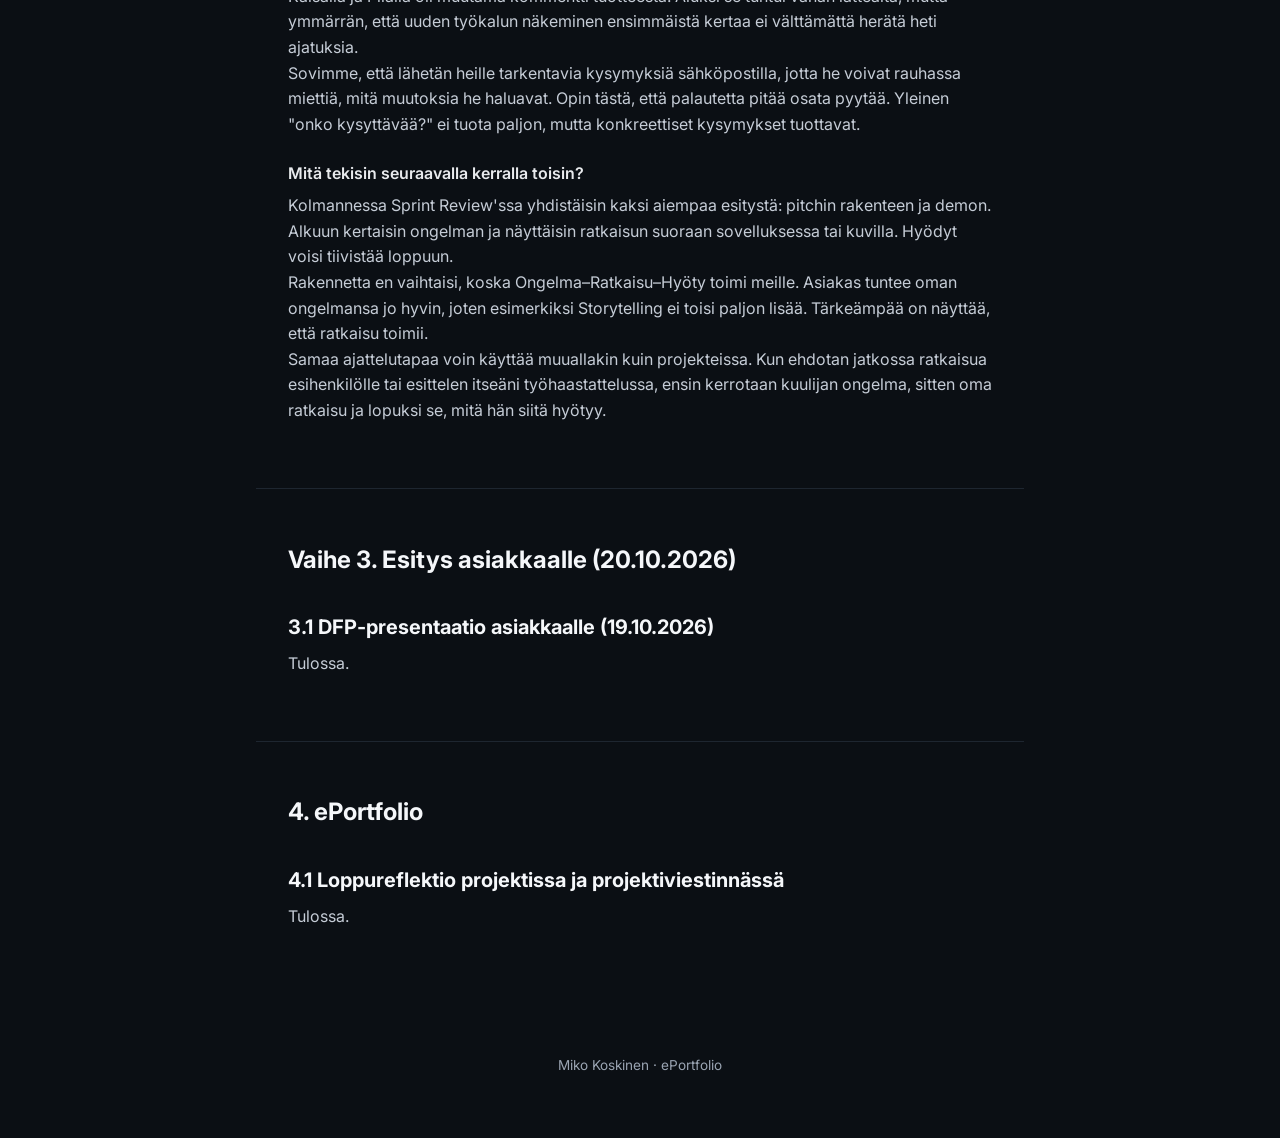
==== commit a1c15867: "Vaihe kaksi korjauksia Vaiheen kaksi korjaukset valmiita ja siirry kohtaan 3." ====
--- a/index.html
+++ b/index.html
@@ -408,46 +408,54 @@
             etsimisen, suodattaa turhan tiedon ja tuo potentiaalisesti
             kiinnostavat mahdollisuudet suoraan teidän nähtäville.
           </blockquote>
+
           <h4>Oliko esitys pitch vai perinteinen PP-esitys?</h4>
           <p>
-            Puhuttu osuus oli selvästi pitch, mutta diamme olivat perinteinen
-            PP-esitys. Kävimme läpi tavoitteet, käsitellyt aiheet ja tulokset.
-            Diat sisältivät paljon tekstiä, mutta puhe kertoi samaa asiaa
-            yksityiskohtaisemmin.
-          </p>
-
-          <h4>Oma reflektio</h4>
-          <p>
-            Ensimmäinen esityksemme oli yhdistelmä: puhuttu osuus oli pitch,
-            mutta diat olivat perinteinen PP-esitys. Jos tekisin diat nyt
-            uudelleen, tekisin yhden dian jokaista pitchin osaa kohden ja
-            vaihtaisin tekstin kuviin. Ratkaisu-kohdassa voisi olla esimerkiksi
-            yksinkertainen kaavio siitä, miten haku kulkee lähteistä Sheetsiin
-            ja sieltä AppSheet-sovellukseen. Toisessa Sprint Review'ssa lokakuun
-            alussa esitimme jo oikeaa tuotetta. Minun osuuteni oli demota
-            Kaisalle ja Piialle, miltä Google AppSheet -sovelluksemme sillä
-            hetkellä näytti.
+            Esitys oli yhdistelmä. Puhuttu osuus oli selvästi pitch, mutta
+            diamme olivat perinteinen PP-esitys. Kävimme läpi tavoitteet,
+            käsitellyt aiheet ja tulokset. Diat sisälsivät paljon tekstiä, ja
+            puhe kertoi samaa asiaa yksityiskohtaisemmin.
+          </p>
+          <p>
+            Jos tekisin diat nyt uudelleen, tekisin yhden dian jokaista pitchin
+            osaa kohden ja vaihtaisin tekstin kuviin. Ratkaisu-kohdassa voisi
+            olla esimerkiksi yksinkertainen kaavio siitä, miten haku kulkee
+            lähteistä Sheetsiin ja sieltä AppSheet-sovellukseen.
+          </p>
+
+          <h4>Oma esiintymiseni Sprint 2:ssa</h4>
+          <p>
+            Toisessa Sprint Review'ssa lokakuun alussa esitimme jo oikeaa
+            tuotetta. Minun osuuteni oli demota Kaisalle ja Piialle, miltä
+            Google AppSheet -sovelluksemme sillä hetkellä näytti.
           </p>
           <p>
             Minua jännitti aika paljon, mutta mielestäni demo meni hyvin ja
-            pysyin rauhallisena. Tosin pätkäisin lopusta hieman demottavaa,
-            mutta näytin kaiken oleellisen eikä esitys mennyt asiakkaalle liian
-            vaikeaksi. Valmistauduin esitykseen useita tunteja. Tehtävässä 1.1
-            kirjoitin, että ajatusten pukeminen sanoiksi paineen alla on minulle
-            haastavaa. Nyt huomasin, että huolellinen valmistautuminen on
-            minulle keino hallita juuri sitä. Kun tiesin, mitä näytän ja missä
-            järjestyksessä, jännitys ei vienyt puheääntäni tai ajatuksia
-            mukanaan.
-          </p>
+            pysyin rauhallisena. Lyhensin demon loppua hieman, mutta näytin
+            kaiken oleellisen, eikä esitys mennyt asiakkaalle liian vaikeaksi.
+            Valmistauduin esitykseen useita tunteja.
+          </p>
+          <p>
+            Tehtävässä 1.1 kirjoitin, että ajatusten pukeminen sanoiksi paineen
+            alla on minulle haastavaa. Nyt huomasin, että huolellinen
+            valmistautuminen on minulle keino hallita juuri sitä. Kun tiesin,
+            mitä näytän ja missä järjestyksessä, jännitys ei vienyt puheääntäni
+            tai ajatuksiani mukanaan.
+          </p>
+
+          <h4>Miten asiakas reagoi?</h4>
           <p>
             Palaute jäi aika laimeaksi. Product owner kutsui esitystä hyväksi,
-            muuta hän ei sanonut, ja Kaisalla ja Piialla oli muutama kommentti
+            mutta ei sanonut muuta. Kaisalla ja Piialla oli muutama kommentti
             tuotteesta. Aluksi se tuntui vähän lattealta, mutta ymmärrän, että
             uuden työkalun näkeminen ensimmäistä kertaa ei välttämättä herätä
-            heti ajatuksia. Sovimme, että lähetän heille tarkentavia kysymyksiä
-            sähköpostilla, jotta he voivat rauhassa miettiä, mitä muutoksia he
-            haluavat. Opin tästä, että palautetta pitää osata pyytää. Yleinen
-            "onko kysyttävää?" ei tuota paljon, mutta konkreettiset kysymykset
+            heti ajatuksia.
+          </p>
+          <p>
+            Sovimme, että lähetän heille tarkentavia kysymyksiä sähköpostilla,
+            jotta he voivat rauhassa miettiä, mitä muutoksia he haluavat. Opin
+            tästä, että palautetta pitää osata pyytää. Yleinen "onko
+            kysyttävää?" ei tuota paljon, mutta konkreettiset kysymykset
             tuottavat.
           </p>
 
@@ -457,6 +465,18 @@
             pitchin rakenteen ja demon. Alkuun kertaisin ongelman ja näyttäisin
             ratkaisun suoraan sovelluksessa tai kuvilla. Hyödyt voisi tiivistää
             loppuun.
+          </p>
+          <p>
+            Rakennetta en vaihtaisi, koska Ongelma–Ratkaisu–Hyöty toimi meille.
+            Asiakas tuntee oman ongelmansa jo hyvin, joten esimerkiksi
+            Storytelling ei toisi paljon lisää. Tärkeämpää on näyttää, että
+            ratkaisu toimii.
+          </p>
+          <p>
+            Samaa ajattelutapaa voin käyttää muuallakin kuin projekteissa. Kun
+            ehdotan jatkossa ratkaisua esihenkilölle tai esittelen itseäni
+            työhaastattelussa, ensin kerrotaan kuulijan ongelma, sitten oma
+            ratkaisu ja lopuksi se, mitä hän siitä hyötyy.
           </p>
         </article>
       </section>
--- a/css/styles.css
+++ b/css/styles.css
@@ -190,3 +190,13 @@
 .karuselli-nappi.oikea {
   right: 0.5rem;
 }
+
+.tiivistys {
+  margin: 1rem 0 0;
+  padding: 0.75rem 1rem;
+  border-left: 3px solid #4caf50;
+  background: #121821;
+  color: #e8eaed;
+  font-style: italic;
+  border-radius: 0 6px 6px 0;
+}
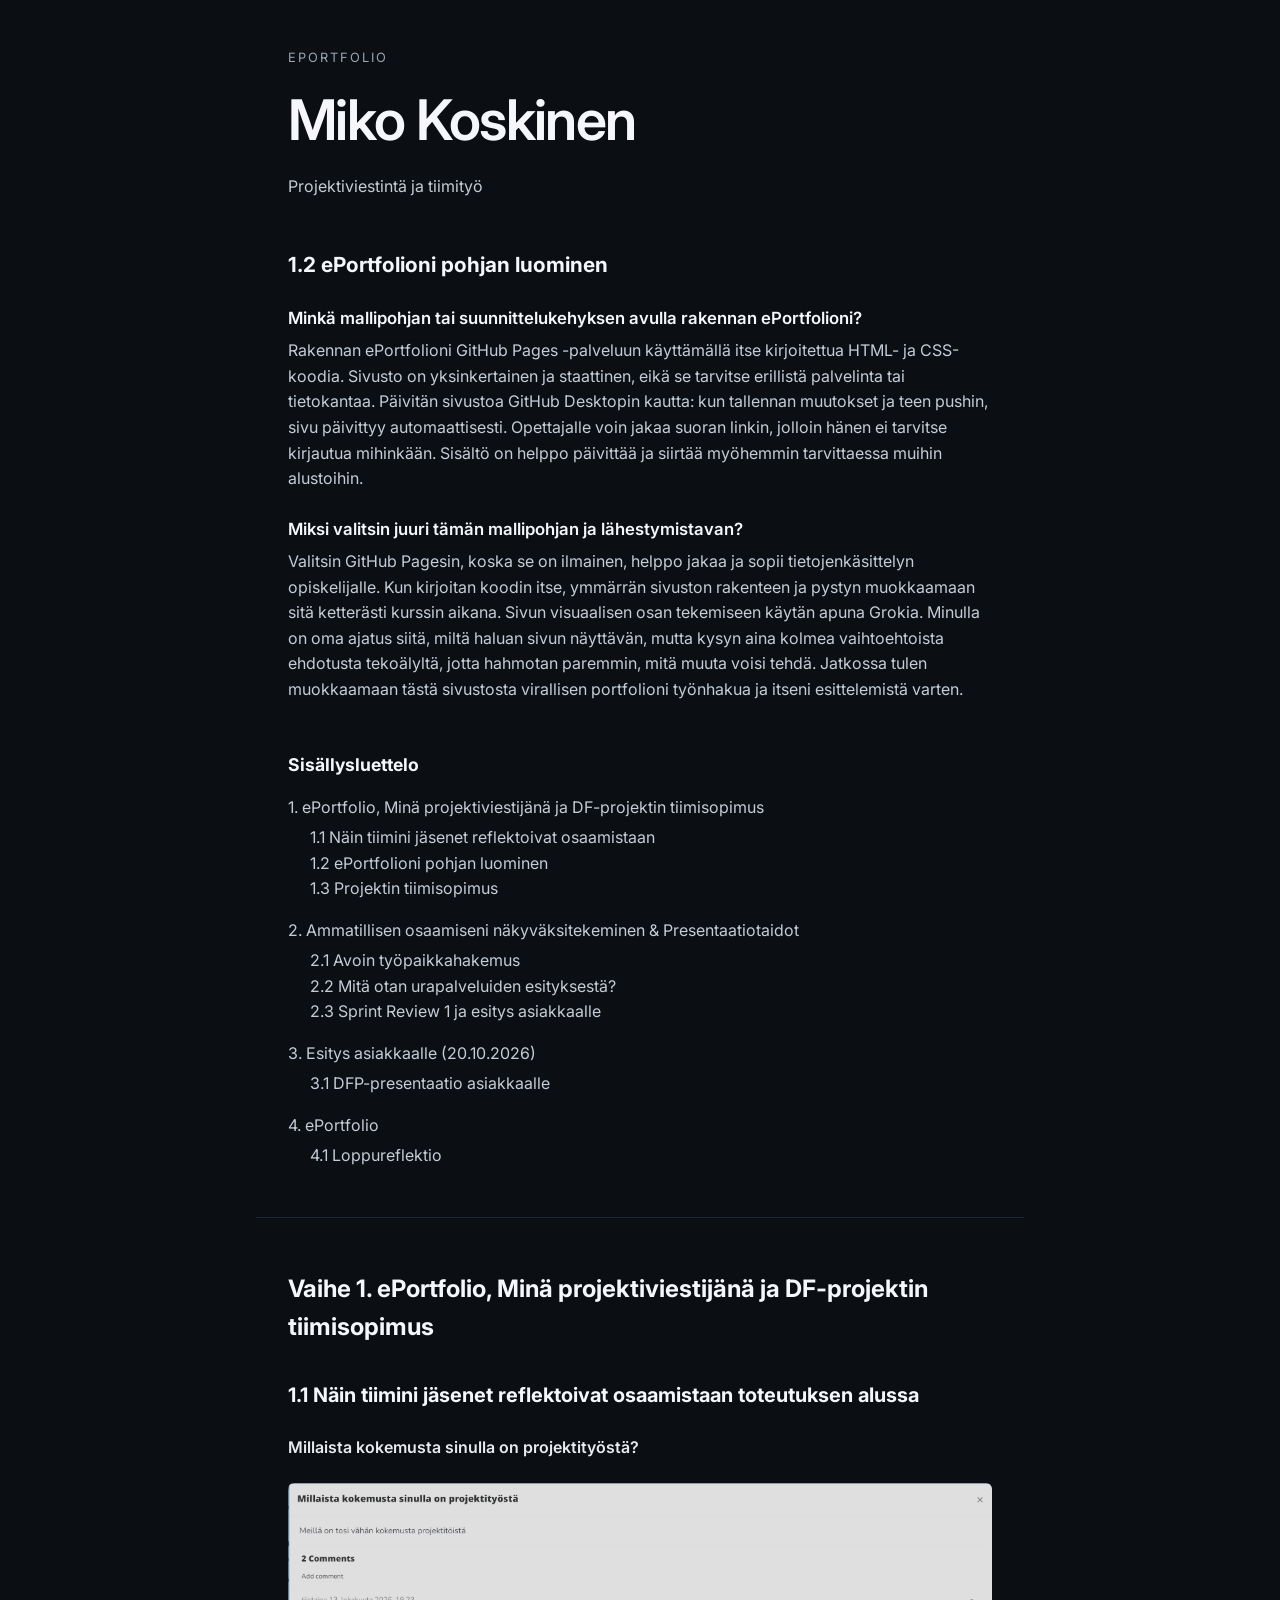
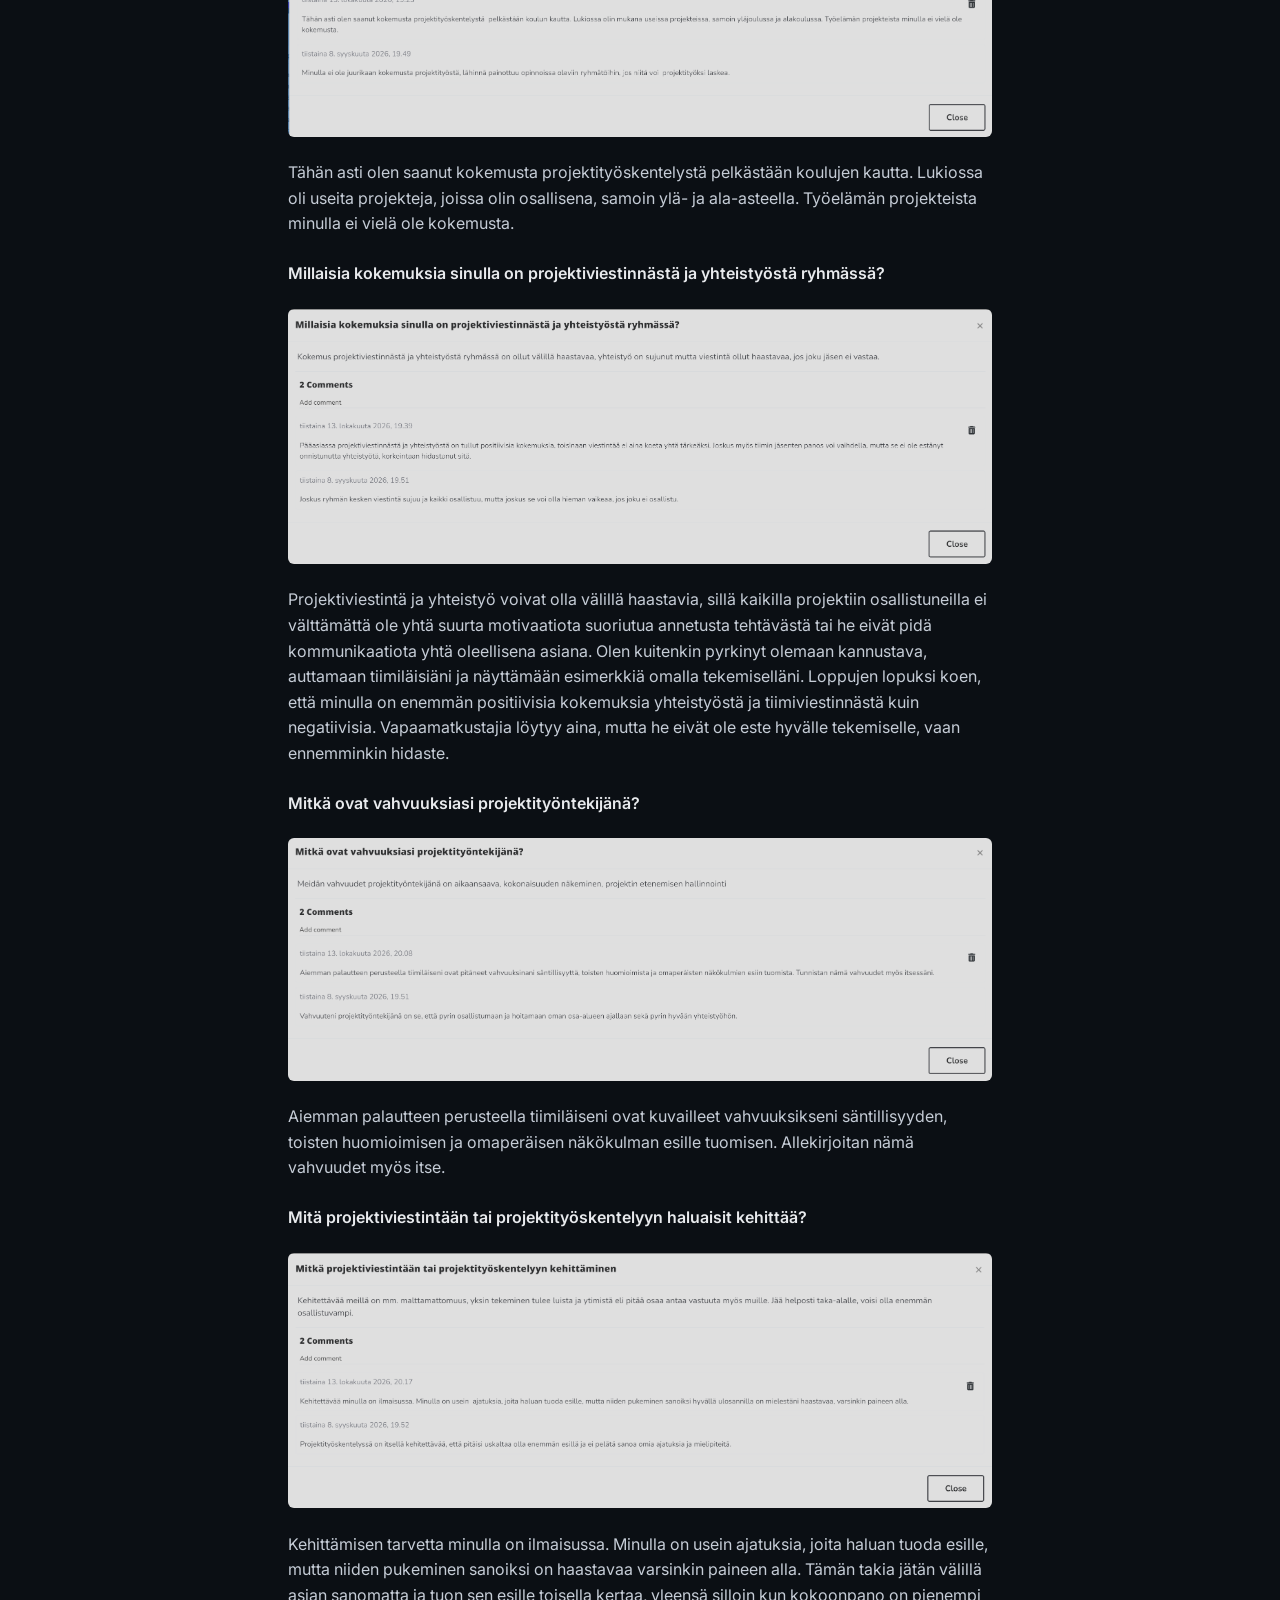
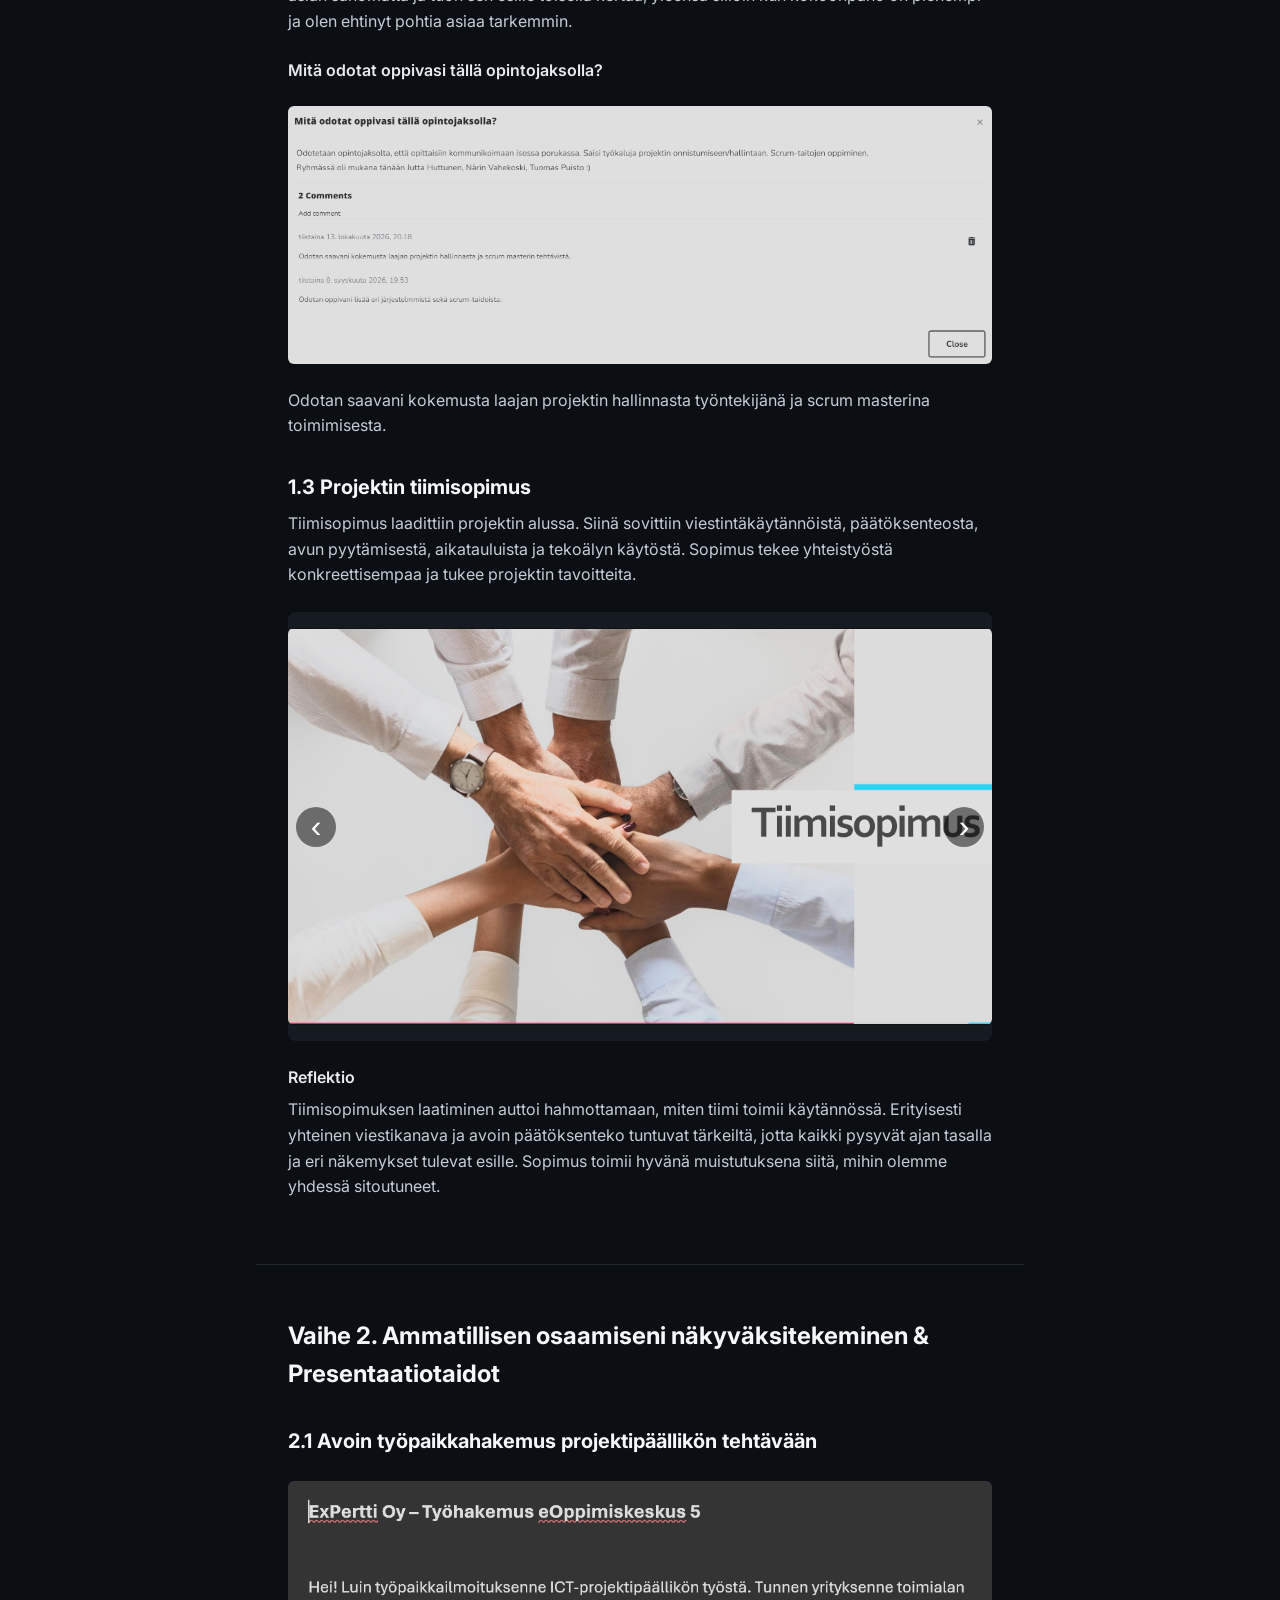
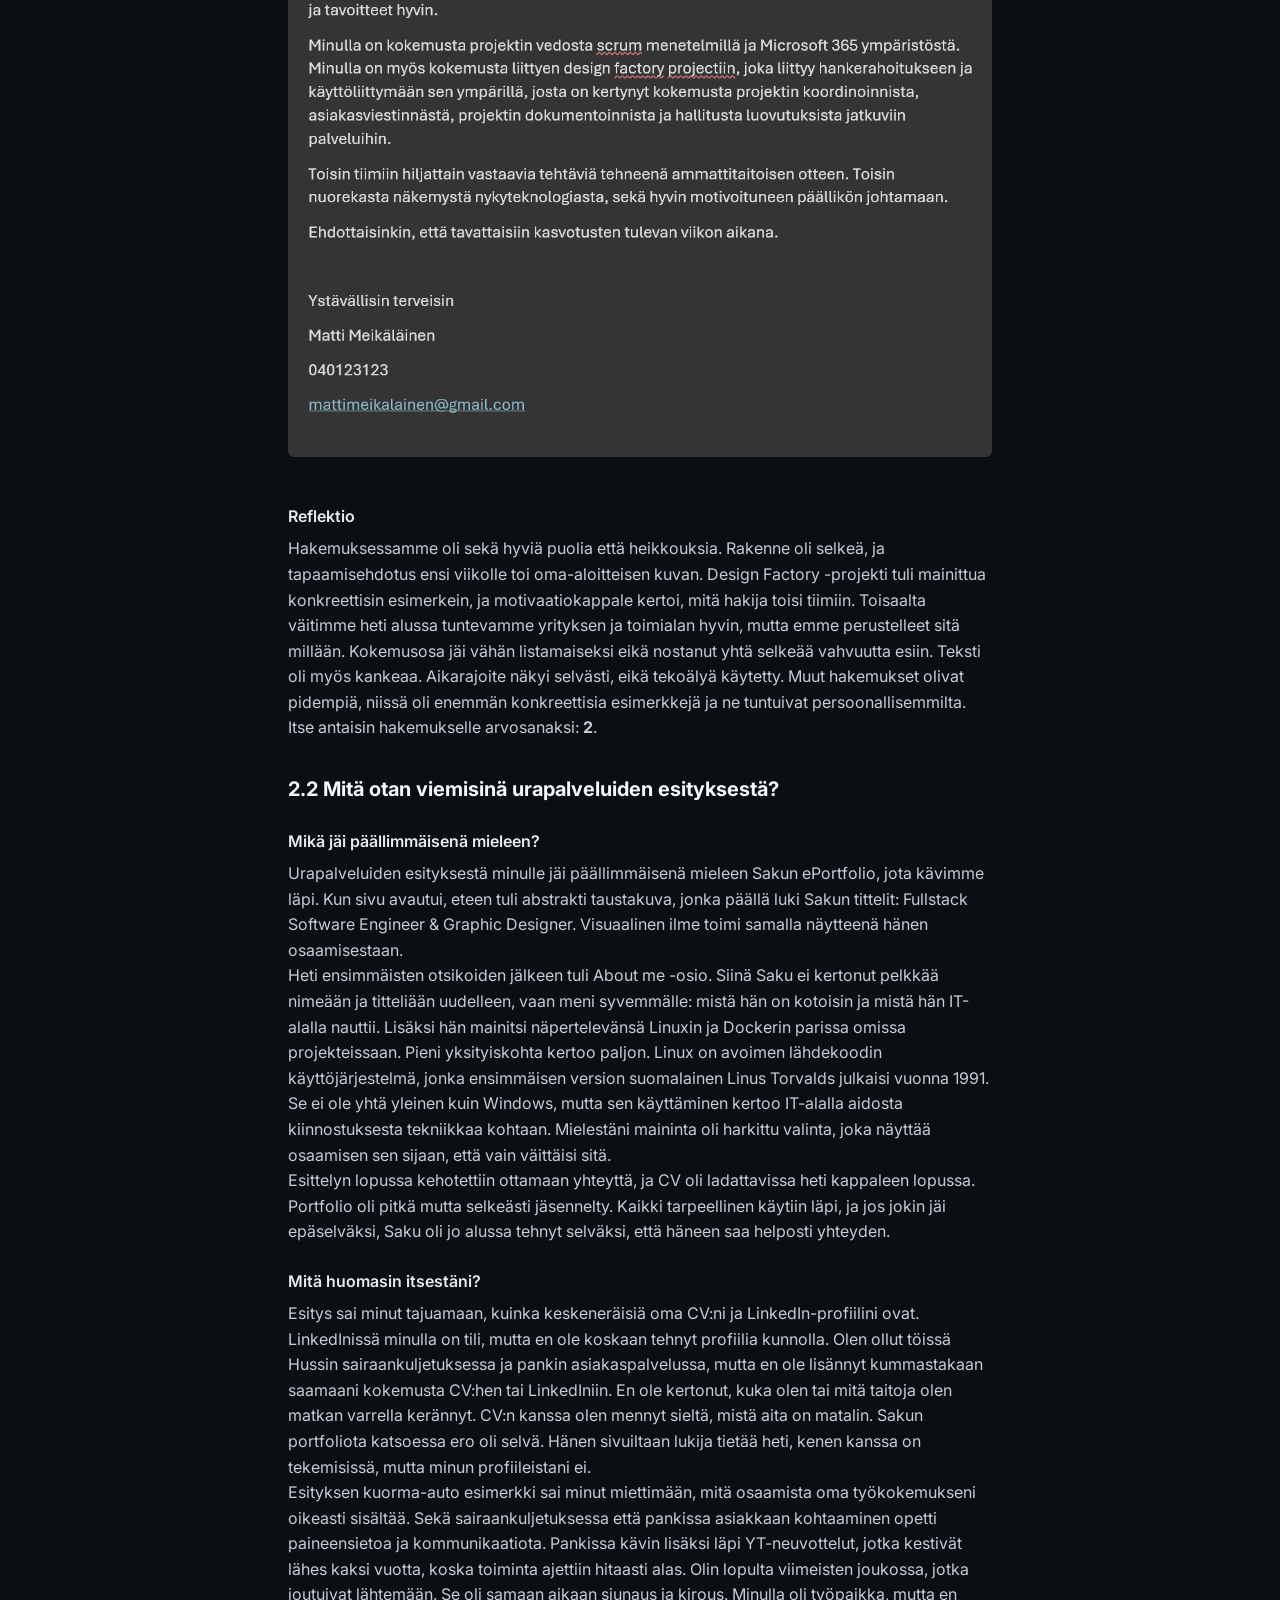
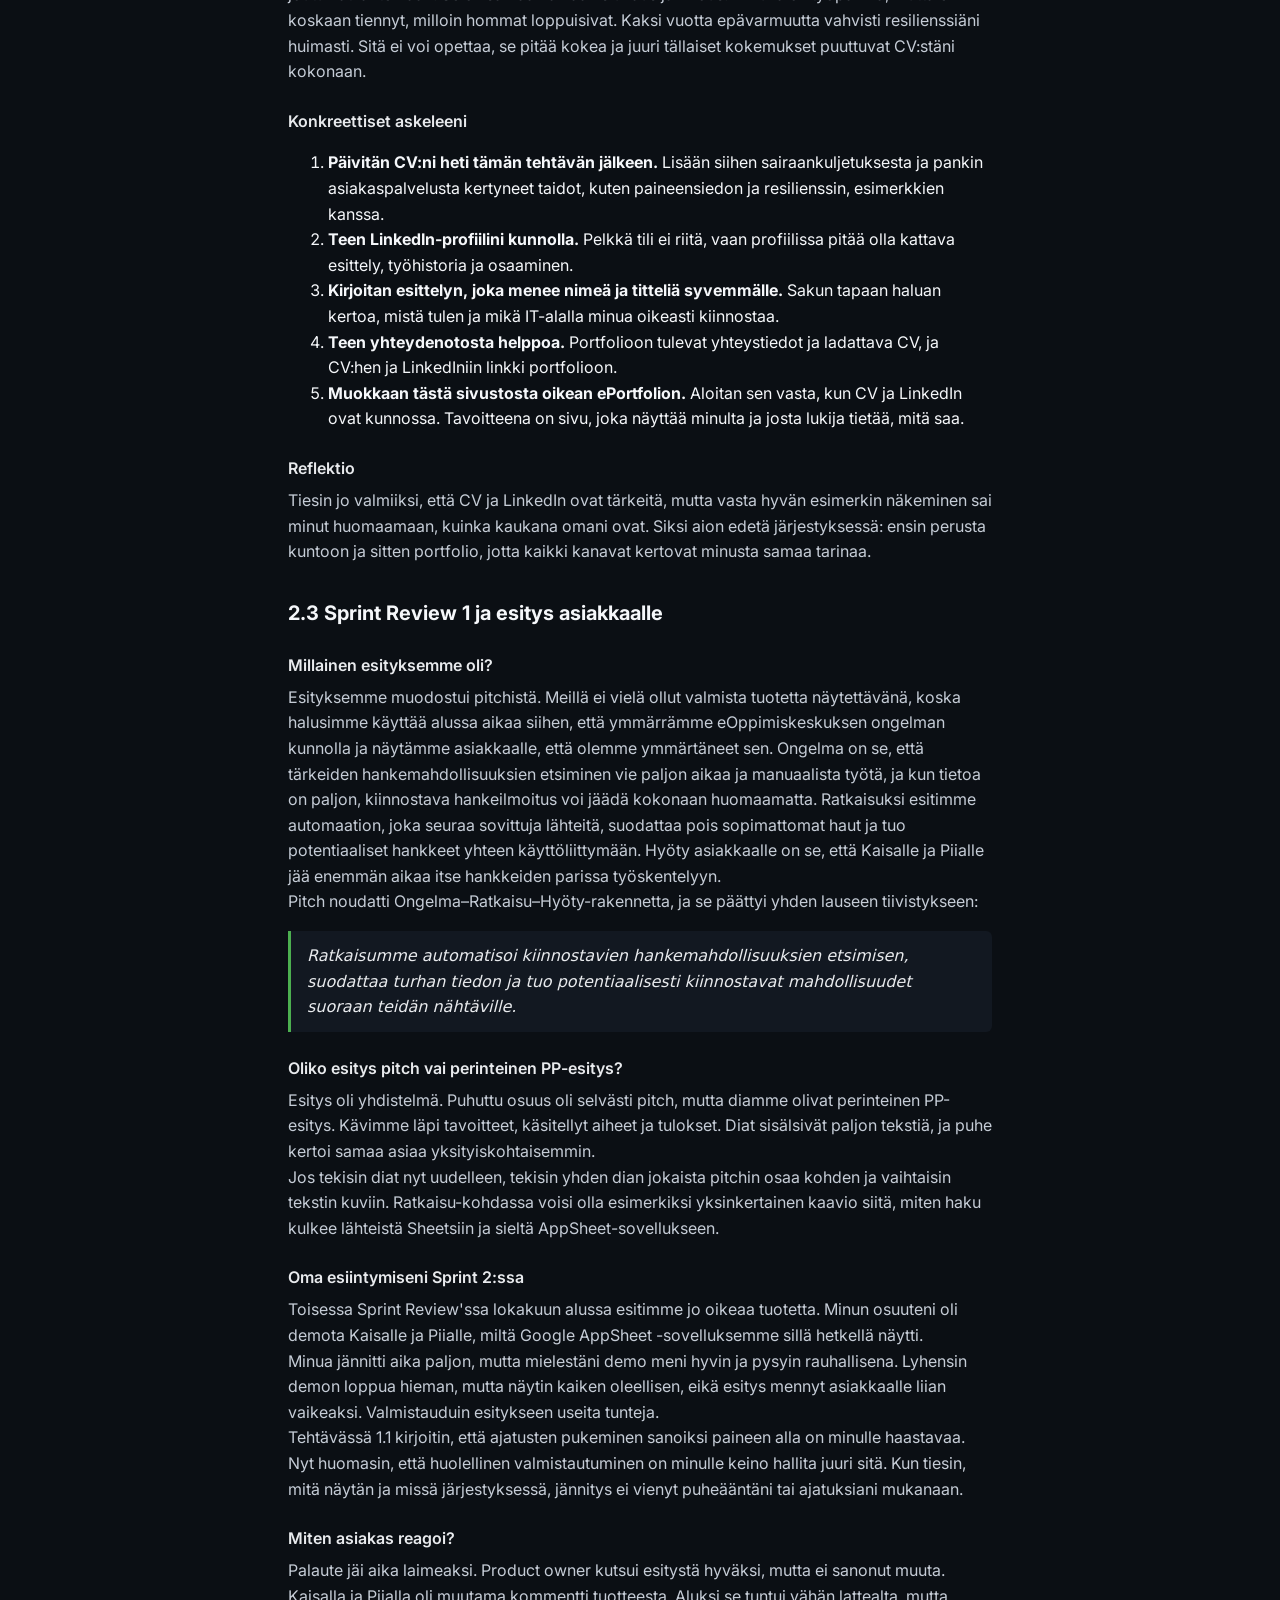
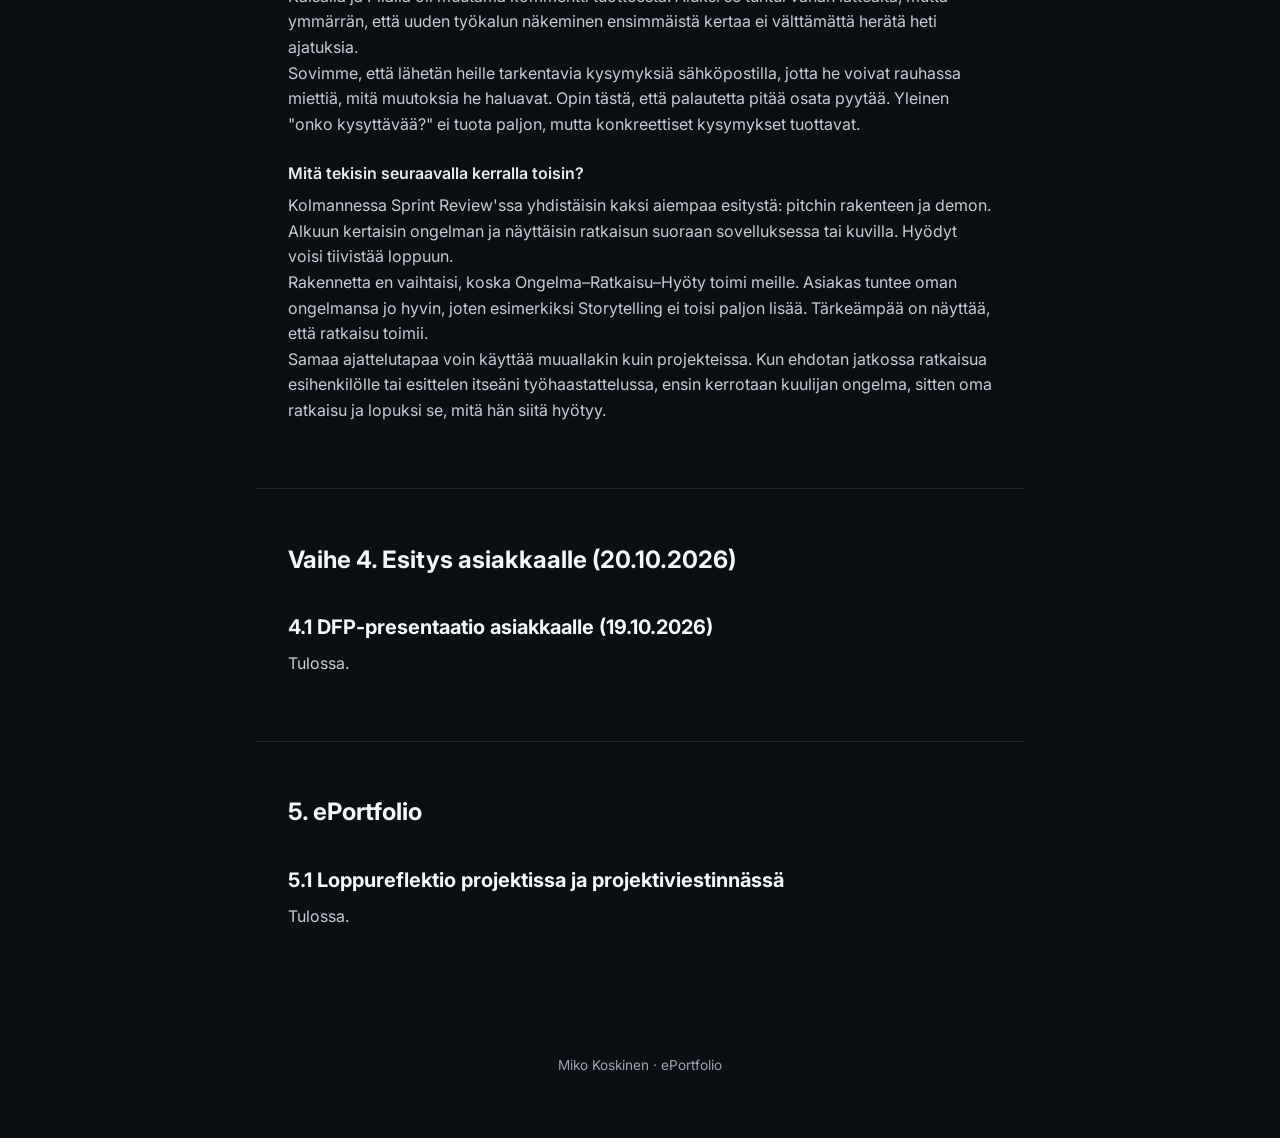
==== commit b7ece97c: "Korjauksia" ====
--- a/index.html
+++ b/index.html
@@ -483,18 +483,18 @@
 
       <!-- Tehtävä 3 -->
       <section id="tehtava-3" class="osio">
-        <h2>Vaihe 3. Esitys asiakkaalle (20.10.2026)</h2>
+        <h2>Vaihe 4. Esitys asiakkaalle (20.10.2026)</h2>
         <article id="tehtava-3-1" class="tehtava">
-          <h3>3.1 DFP-presentaatio asiakkaalle (19.10.2026)</h3>
+          <h3>4.1 DFP-presentaatio asiakkaalle (19.10.2026)</h3>
           <p>Tulossa.</p>
         </article>
       </section>
 
       <!-- Tehtävä 4 -->
       <section id="tehtava-4" class="osio">
-        <h2>4. ePortfolio</h2>
+        <h2>5. ePortfolio</h2>
         <article id="tehtava-4-1" class="tehtava">
-          <h3>4.1 Loppureflektio projektissa ja projektiviestinnässä</h3>
+          <h3>5.1 Loppureflektio projektissa ja projektiviestinnässä</h3>
           <p>Tulossa.</p>
         </article>
       </section>
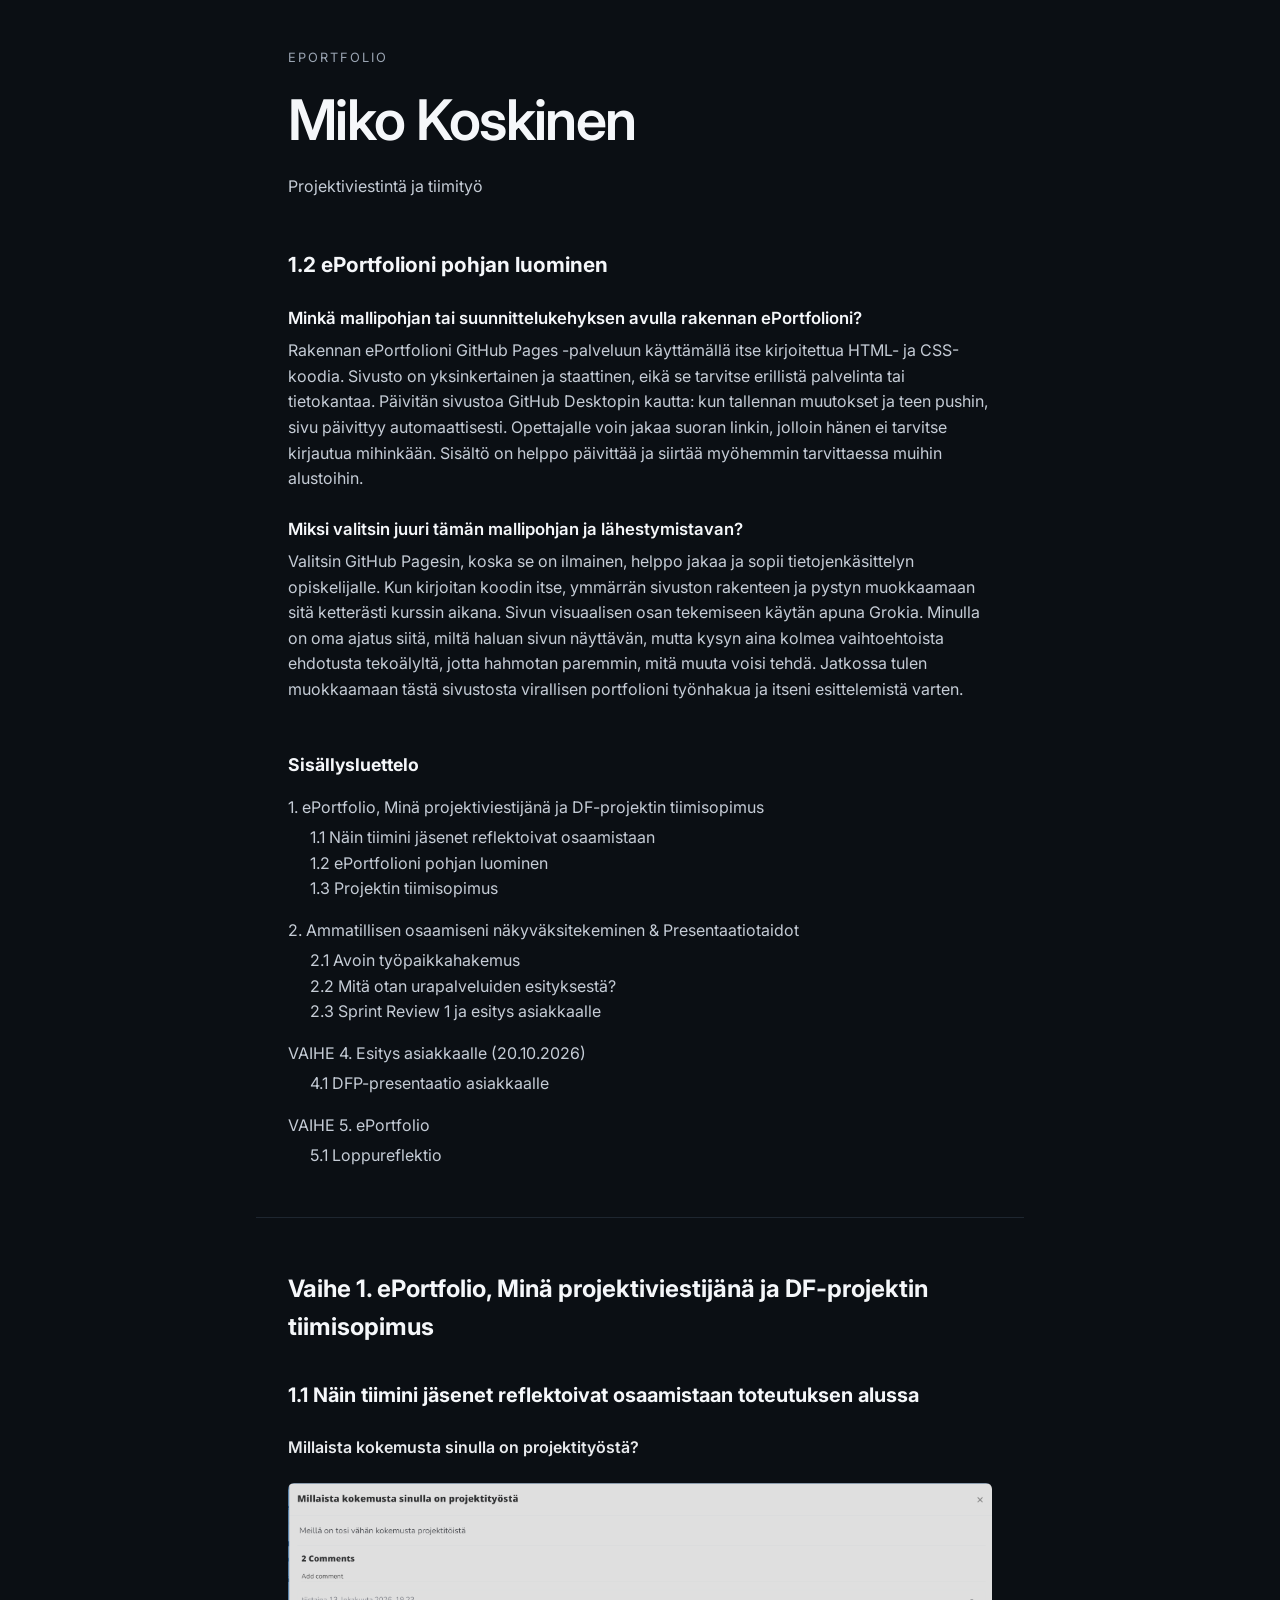
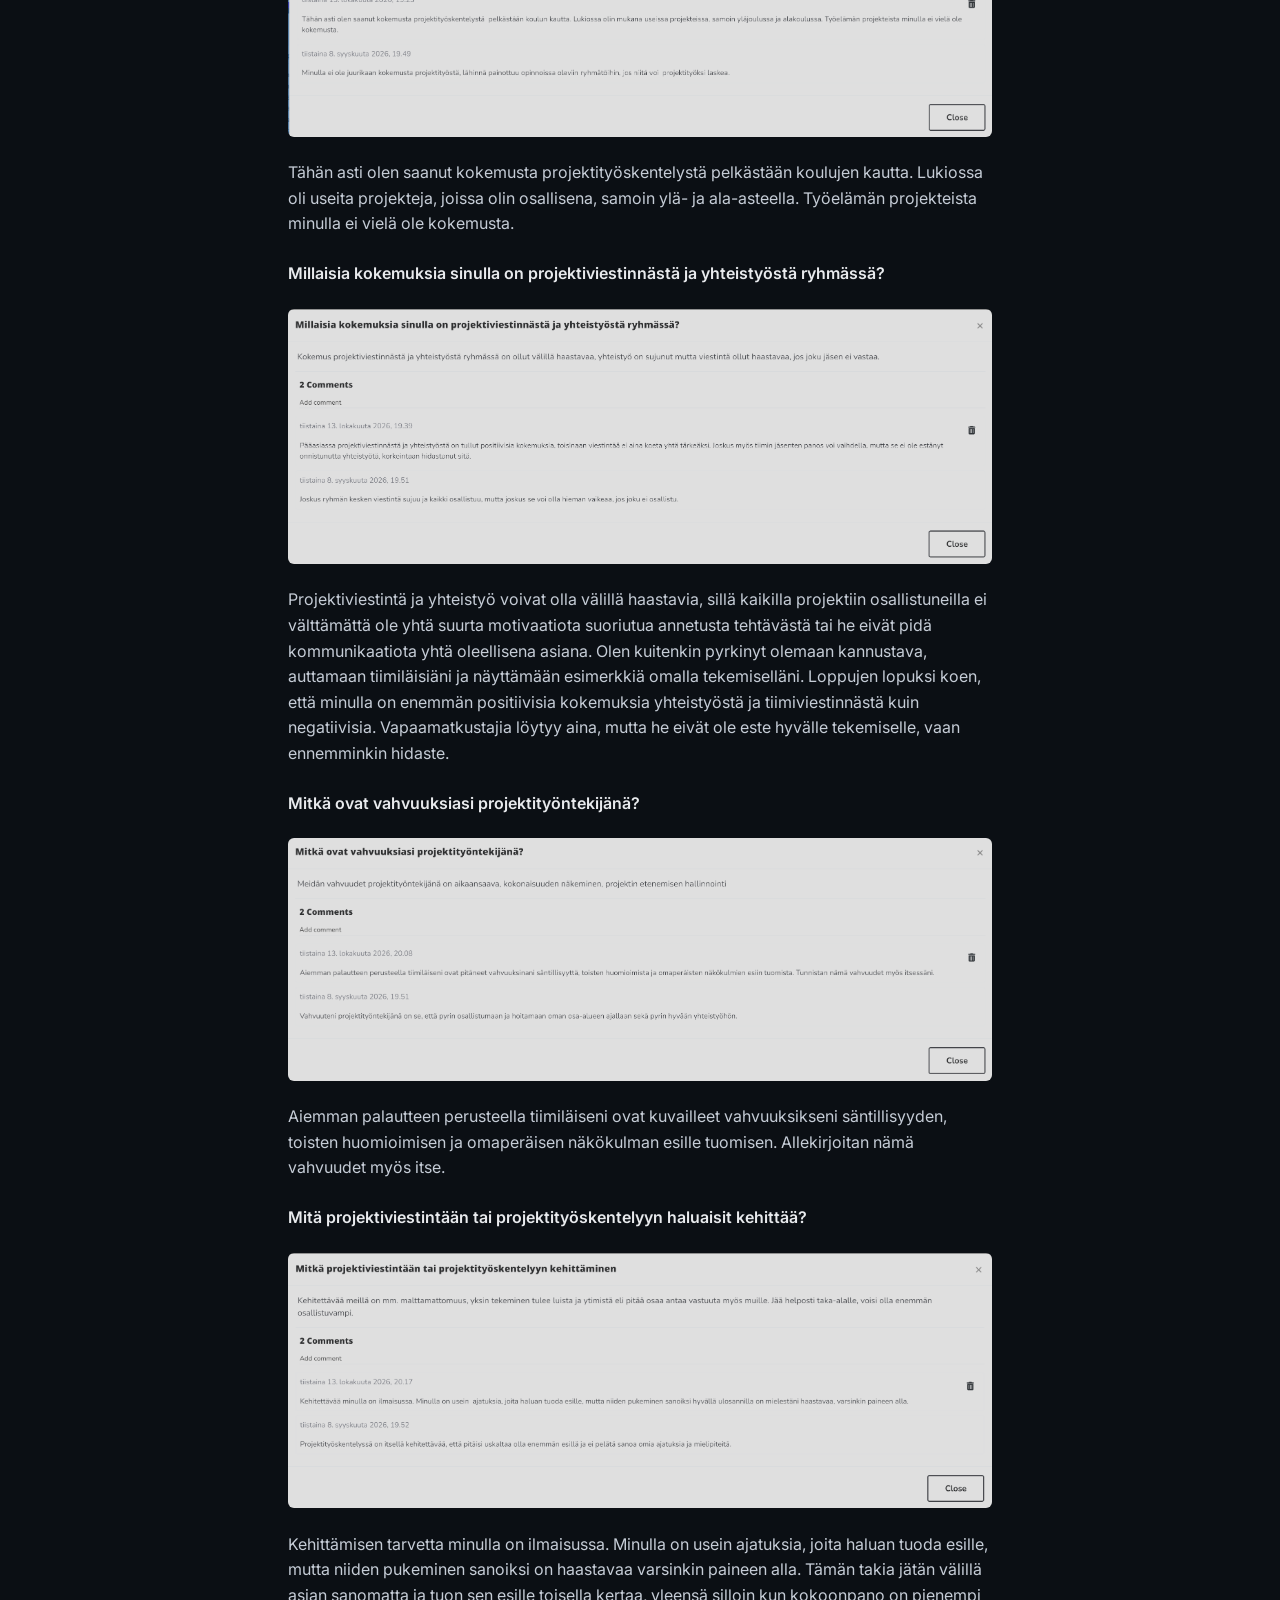
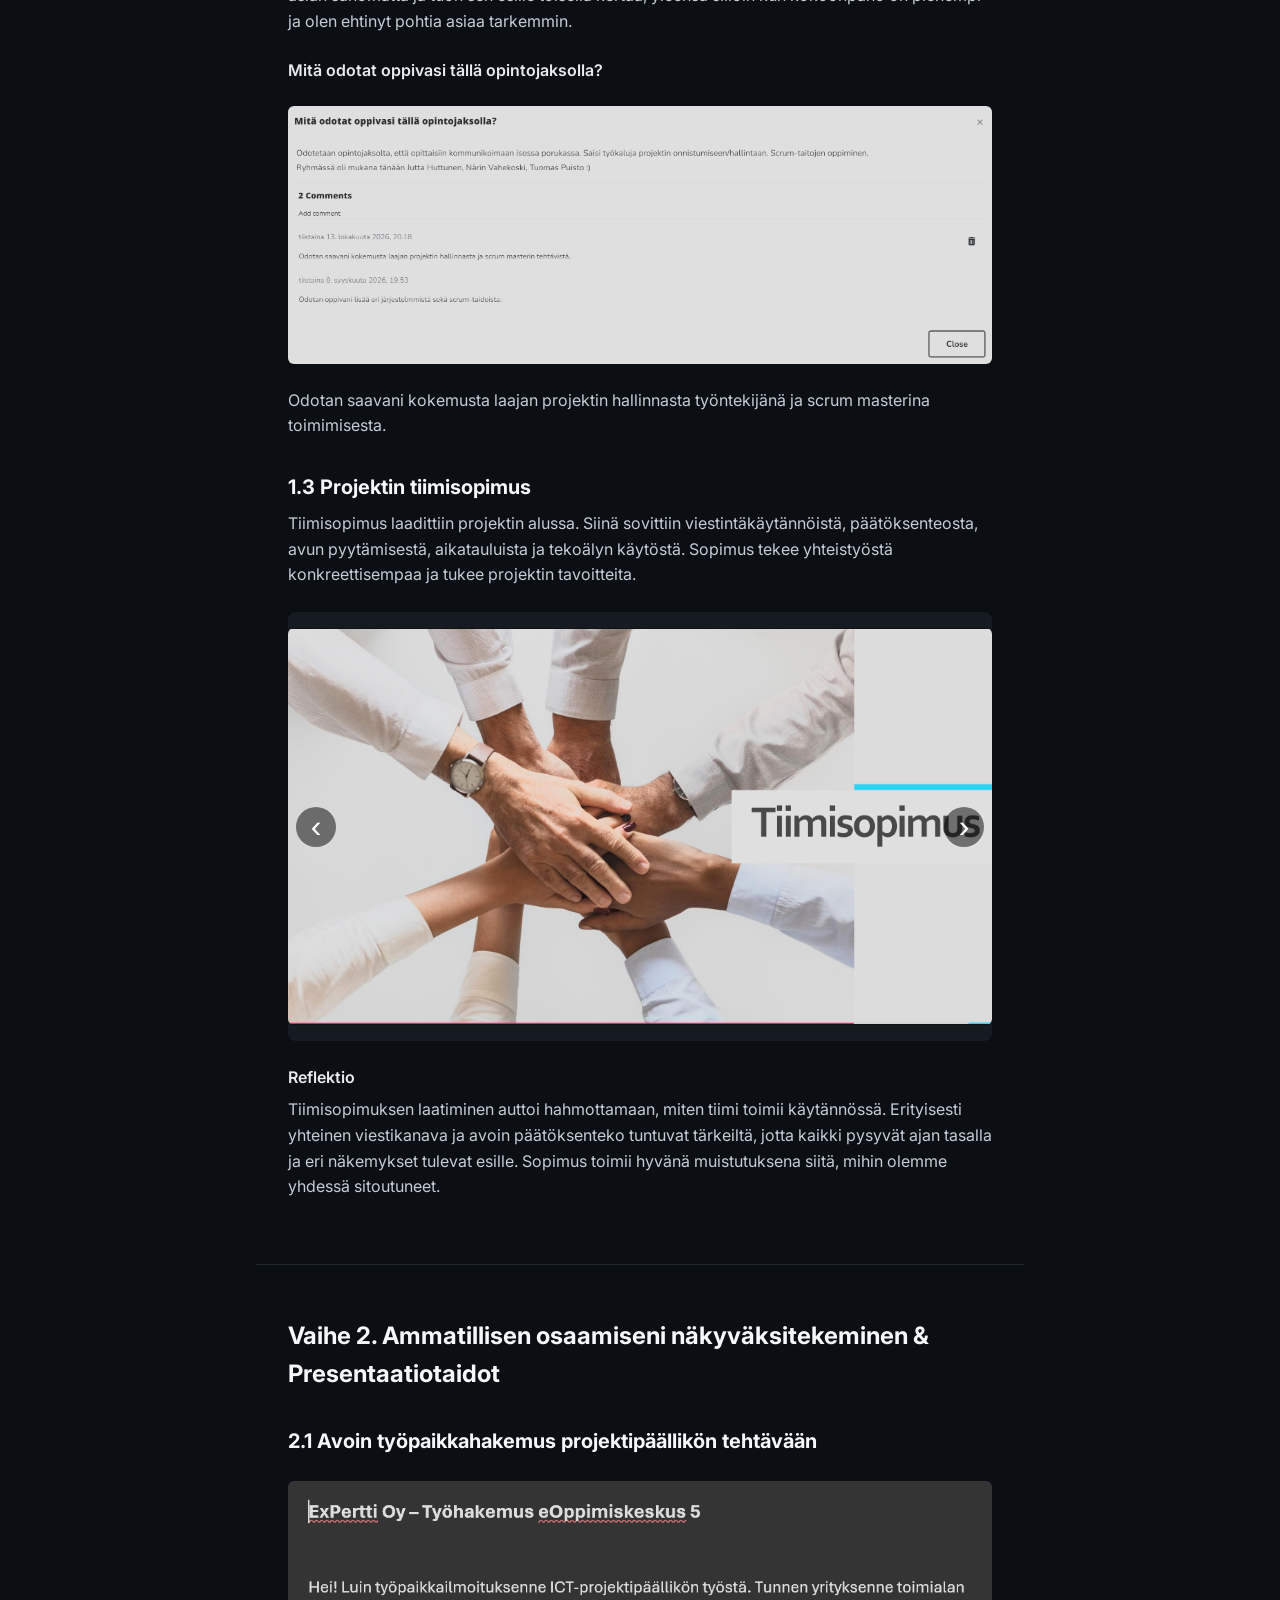
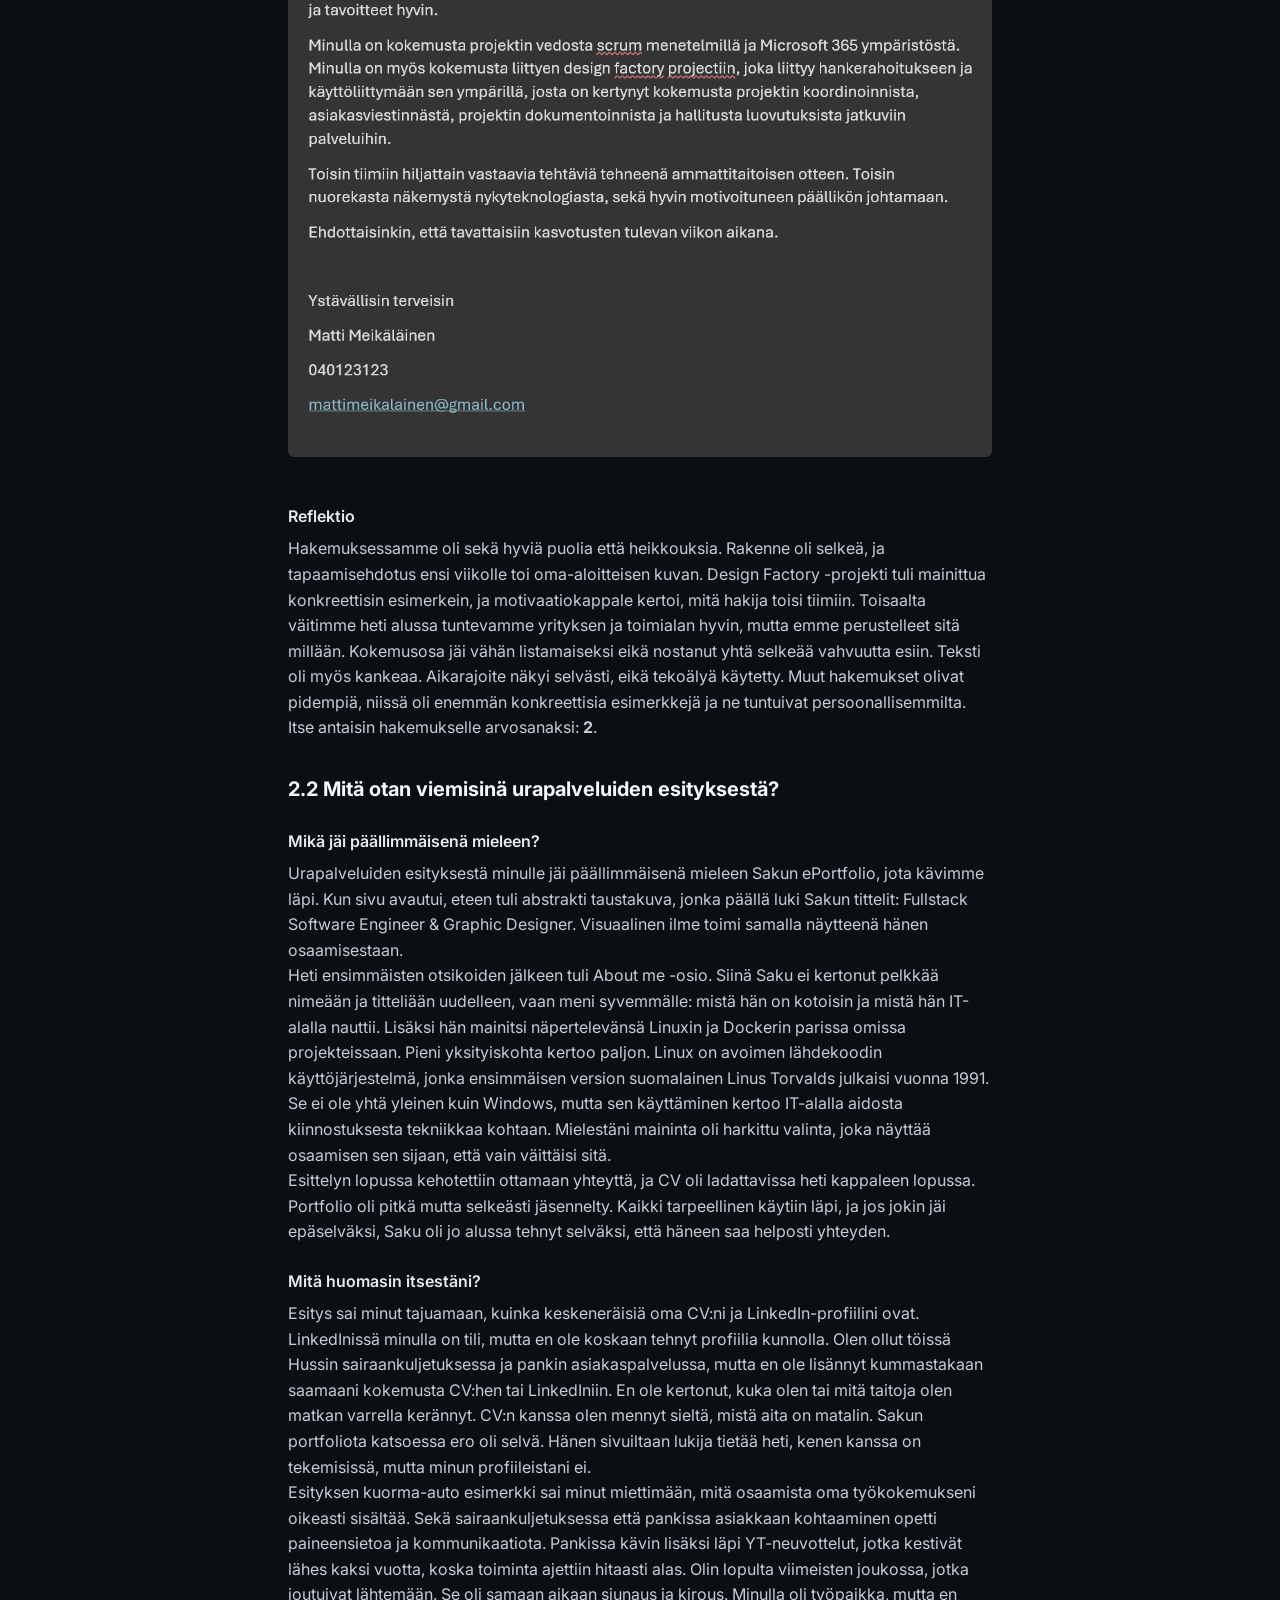
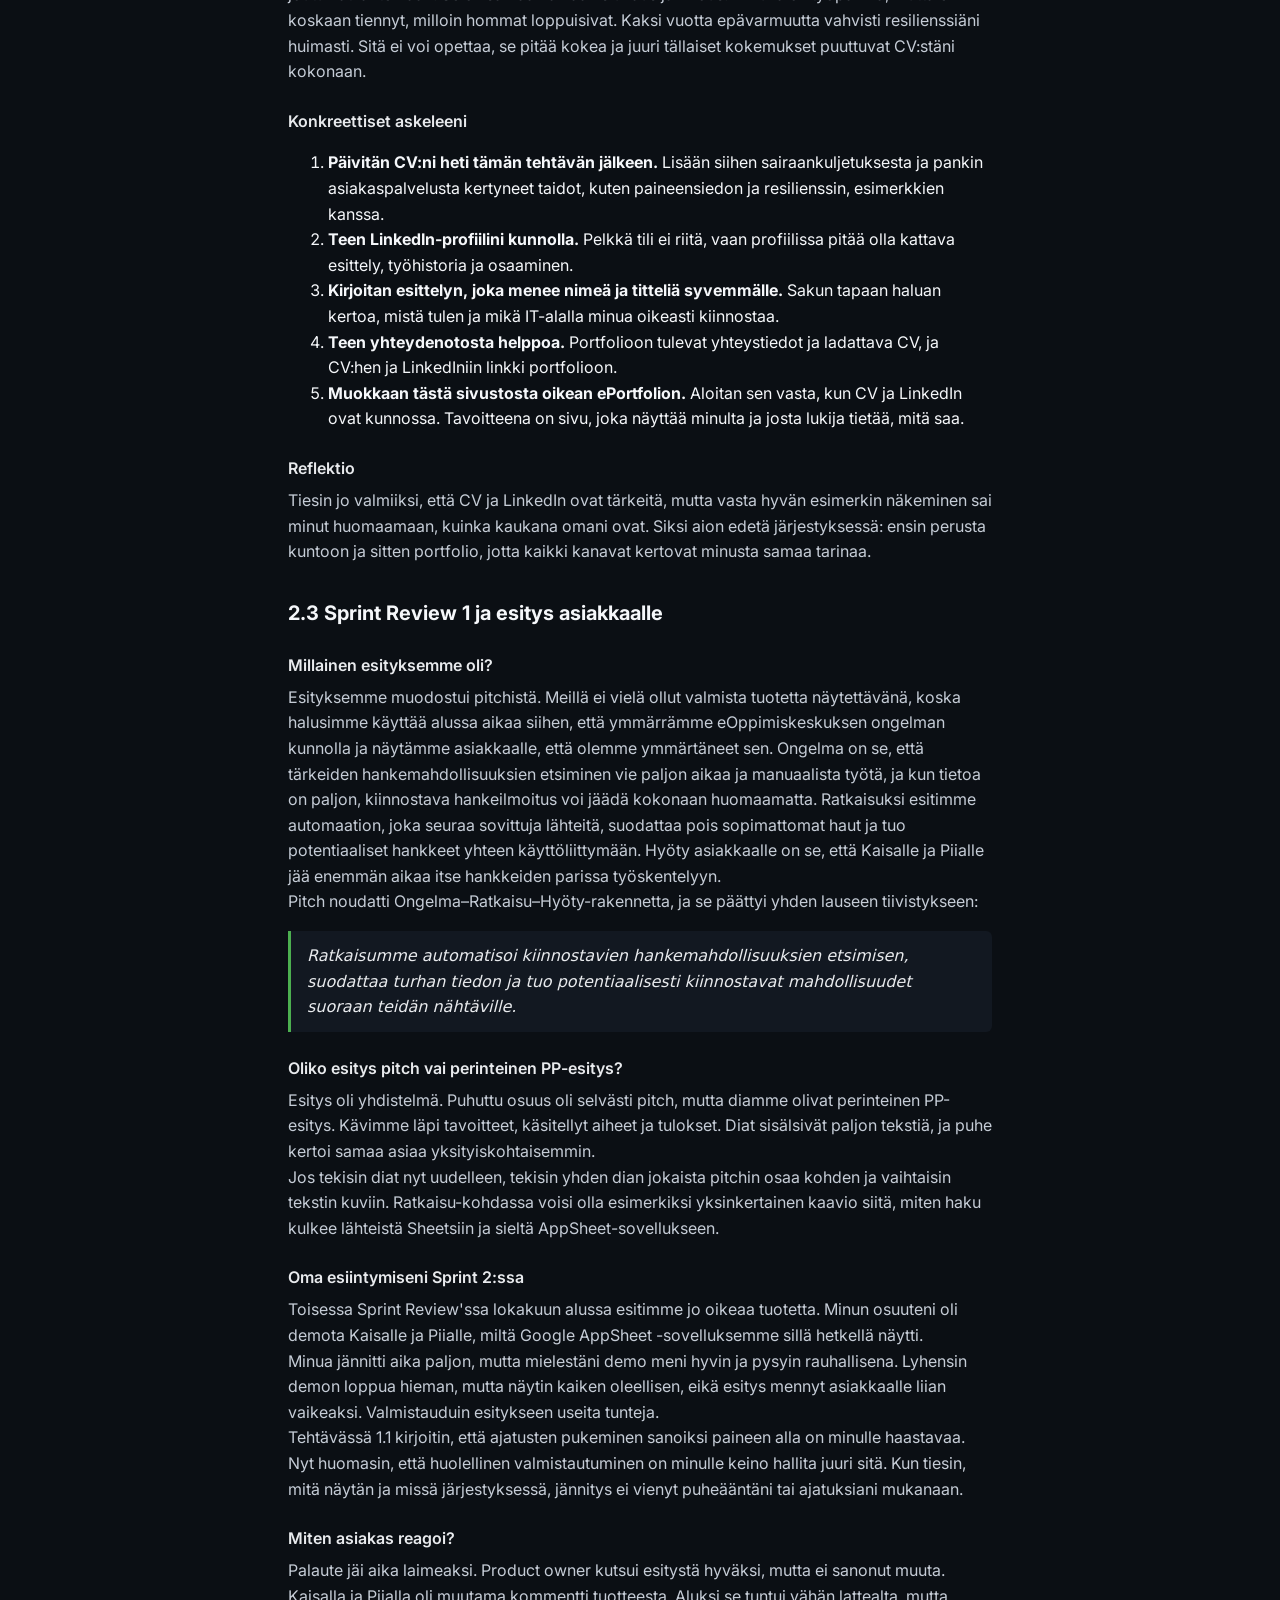
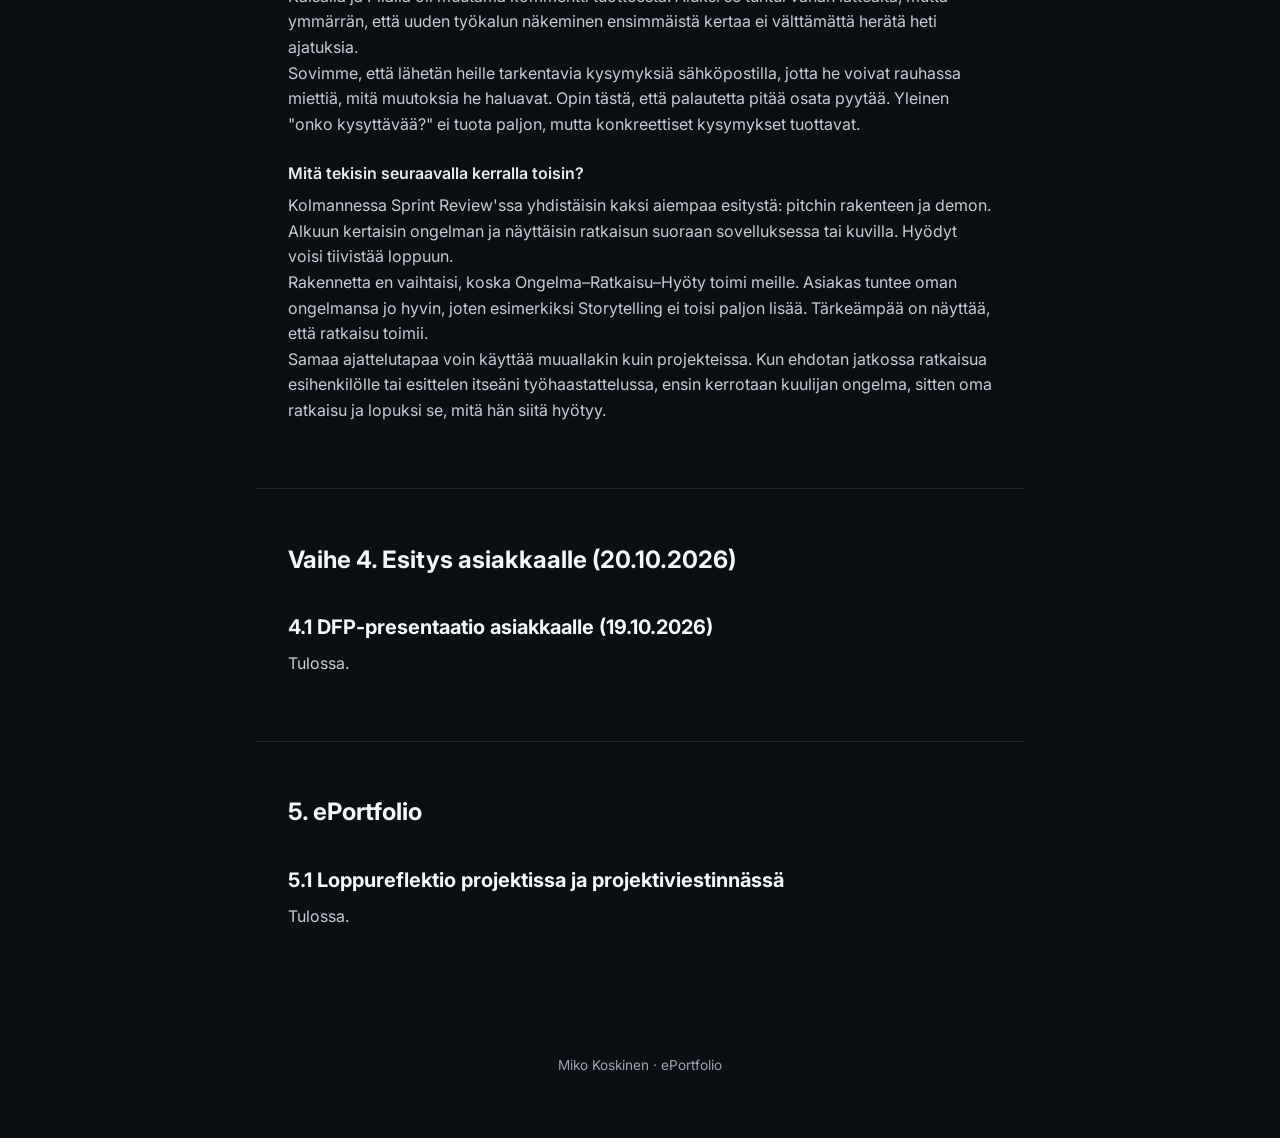
==== commit 27a19b3a: "Korjaus sisällysluetteloon Korjattu sisällysluettelon numerot" ====
--- a/index.html
+++ b/index.html
@@ -85,15 +85,15 @@
           </ol>
         </li>
         <li>
-          <a href="#tehtava-3">3. Esitys asiakkaalle (20.10.2026)</a>
+          <a href="#tehtava-3">VAIHE 4. Esitys asiakkaalle (20.10.2026)</a>
           <ol>
-            <li><a href="#tehtava-3-1">3.1 DFP-presentaatio asiakkaalle</a></li>
+            <li><a href="#tehtava-3-1">4.1 DFP-presentaatio asiakkaalle</a></li>
           </ol>
         </li>
         <li>
-          <a href="#tehtava-4">4. ePortfolio</a>
+          <a href="#tehtava-4">VAIHE 5. ePortfolio</a>
           <ol>
-            <li><a href="#tehtava-4-1">4.1 Loppureflektio</a></li>
+            <li><a href="#tehtava-4-1">5.1 Loppureflektio</a></li>
           </ol>
         </li>
       </ol>
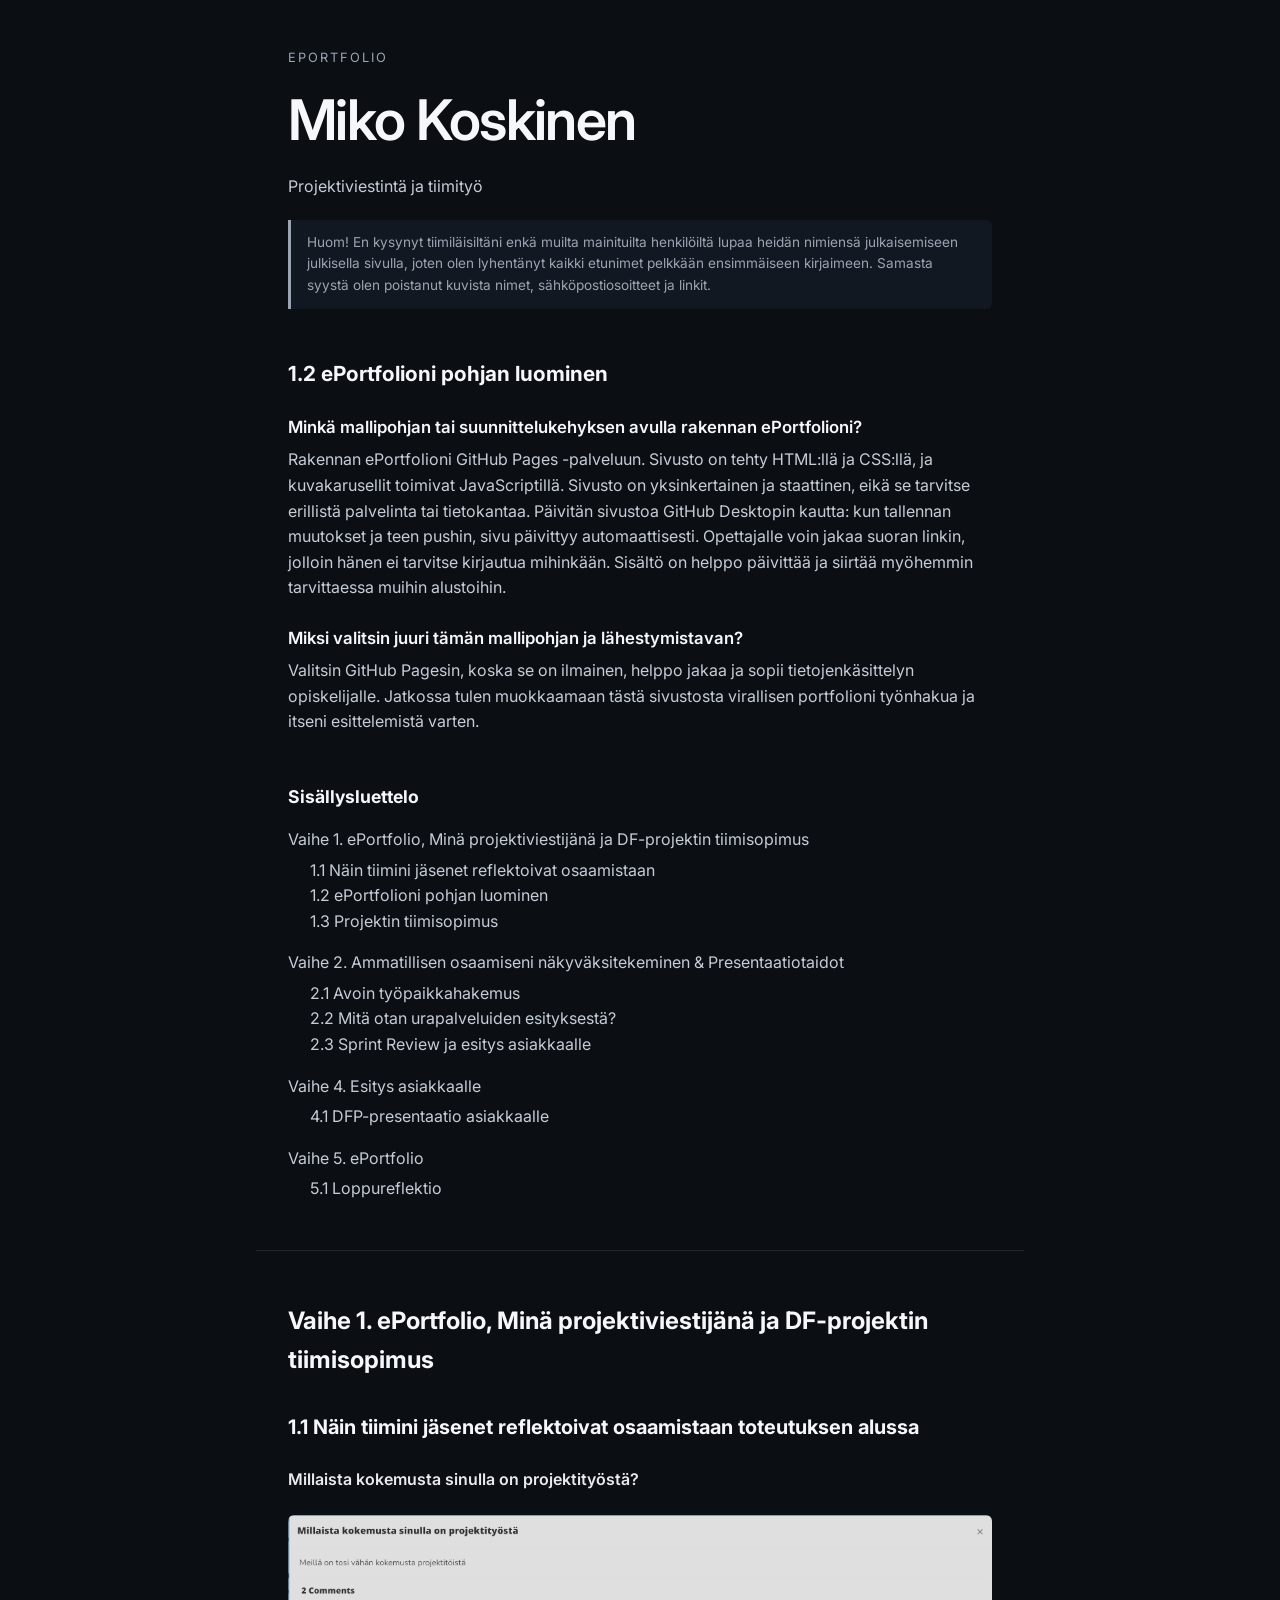
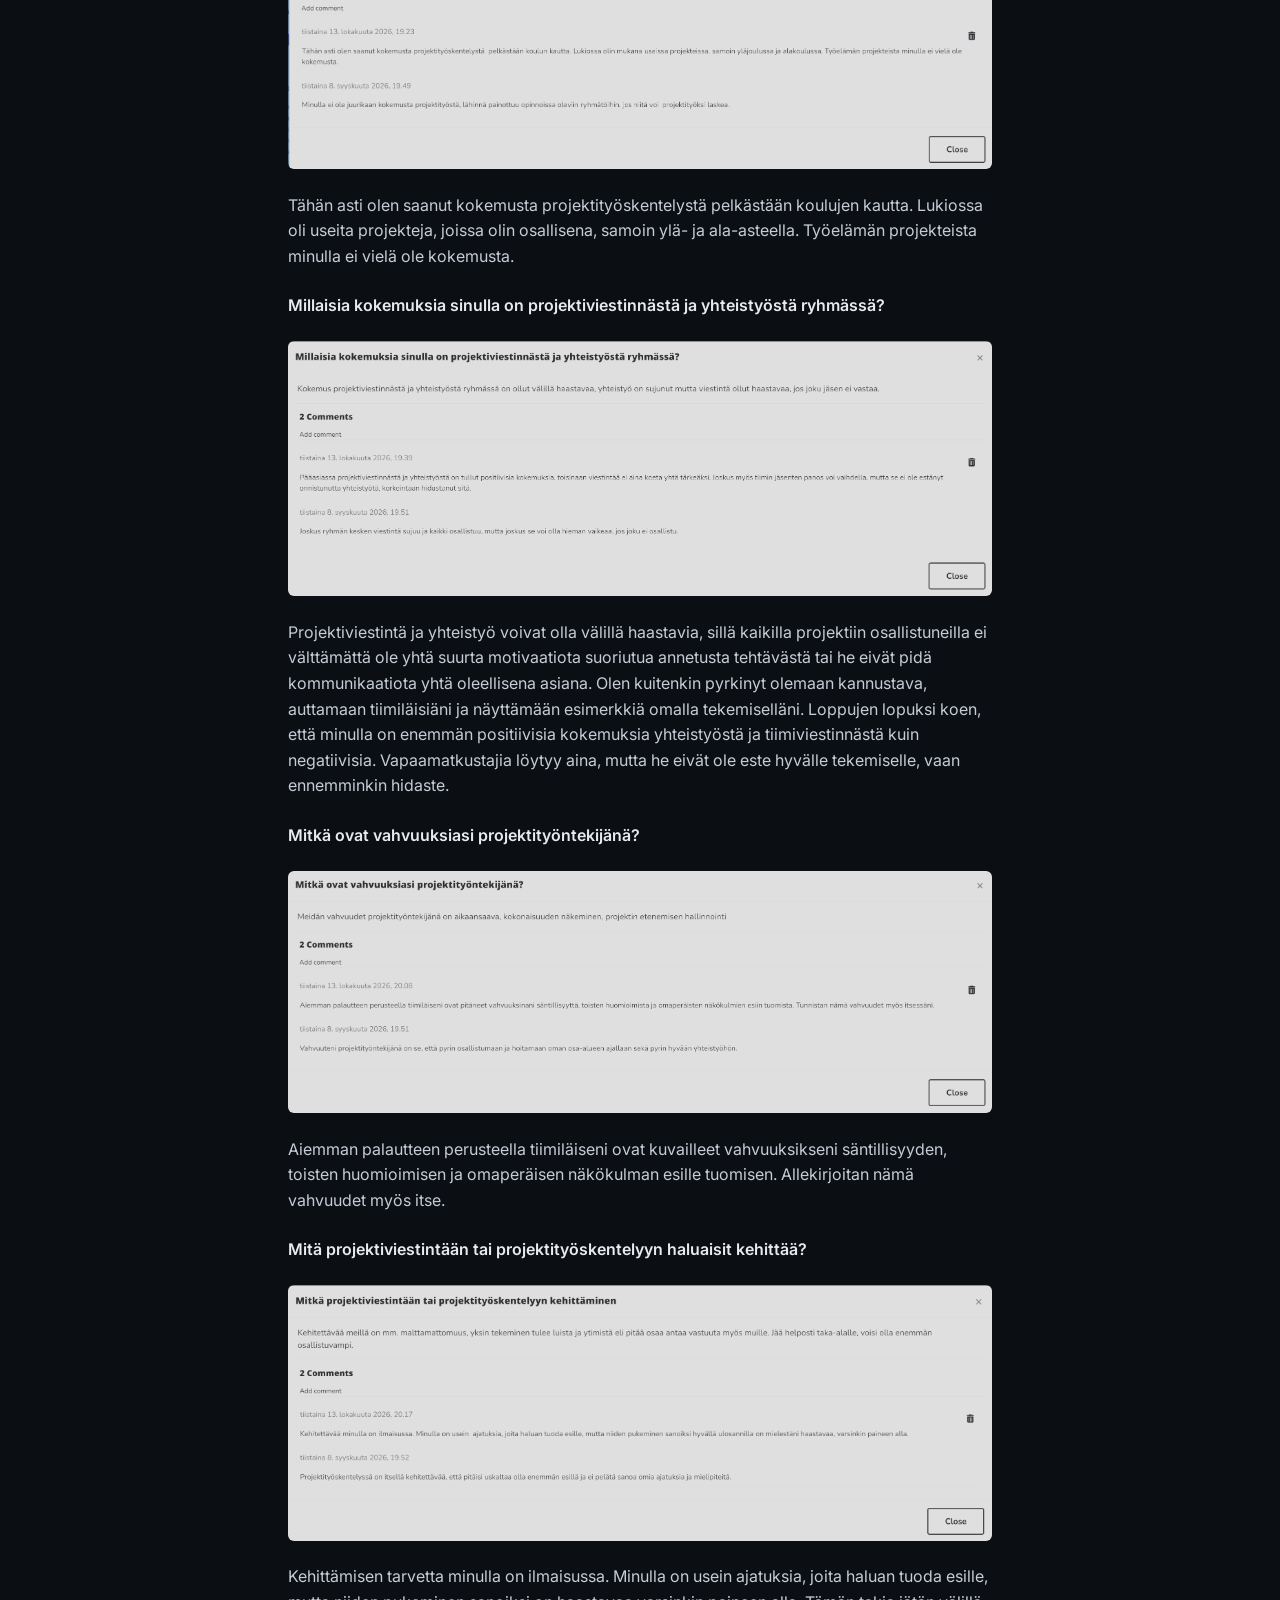
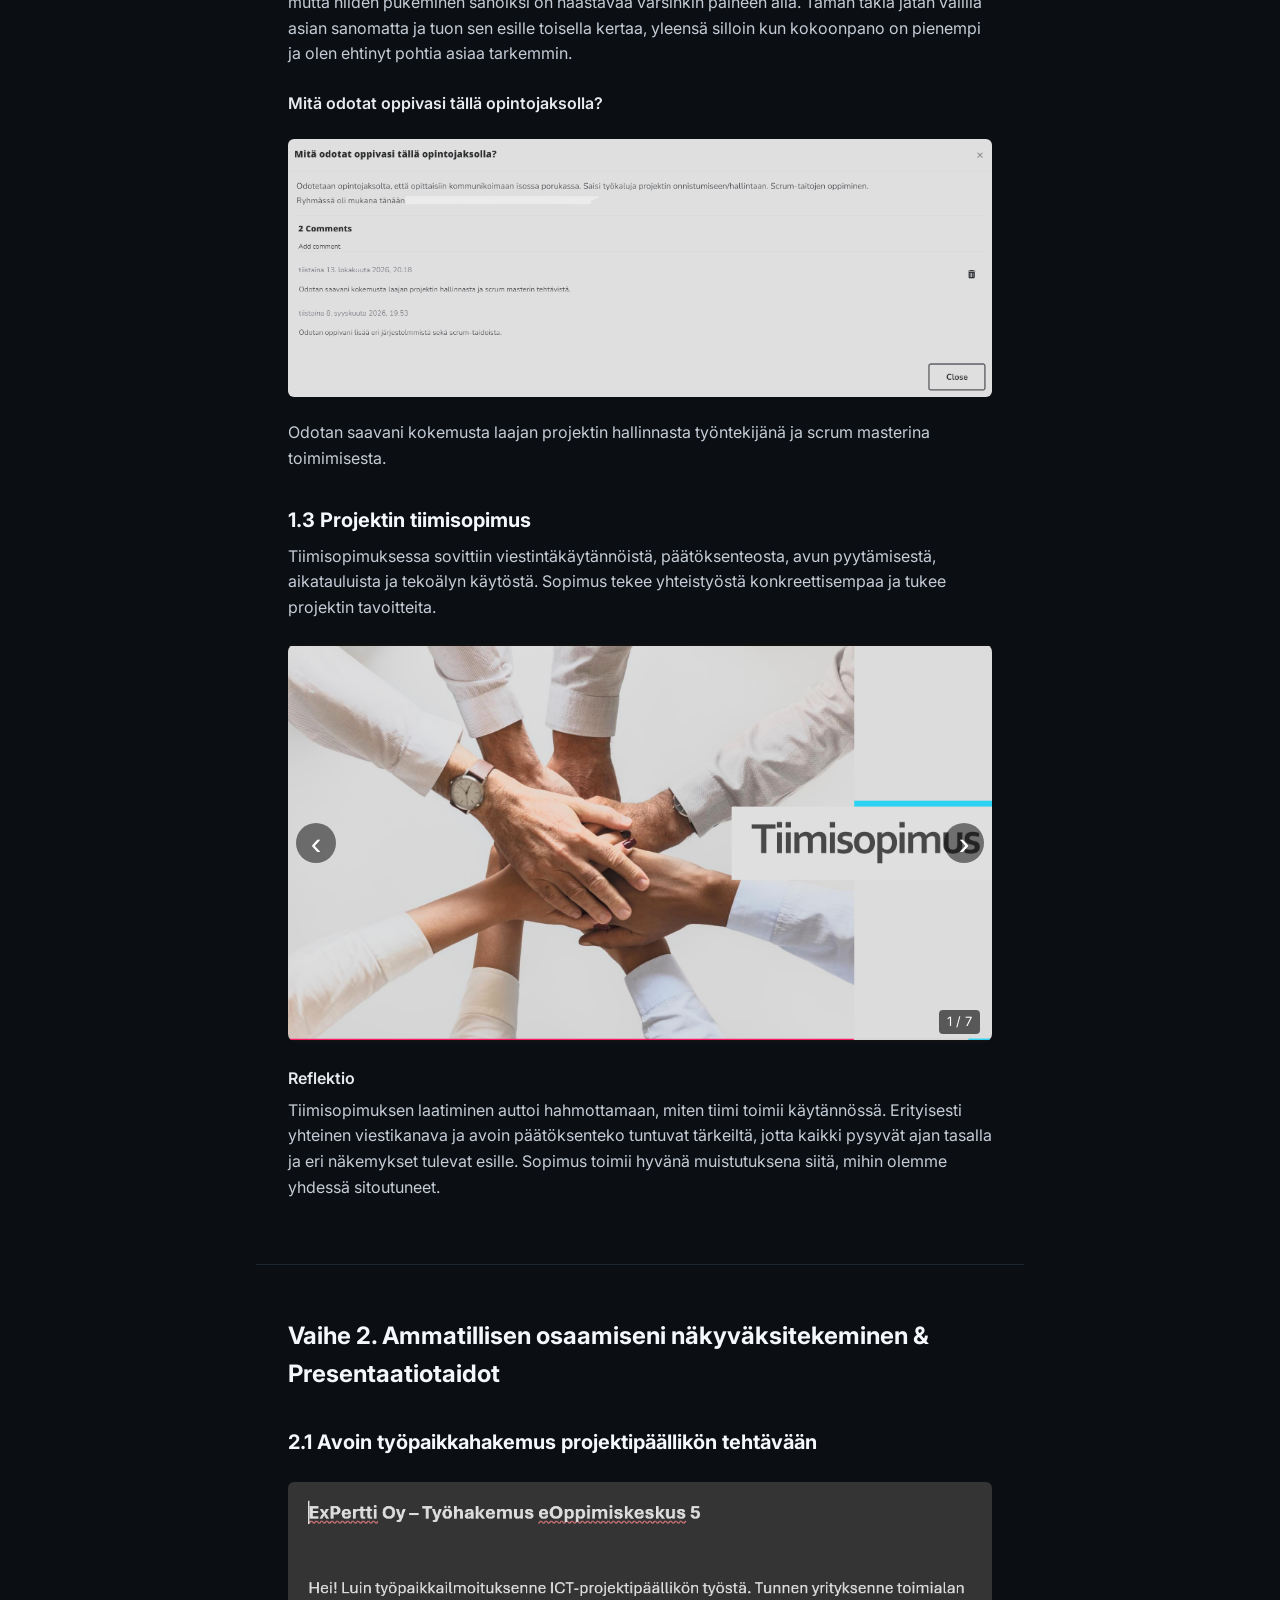
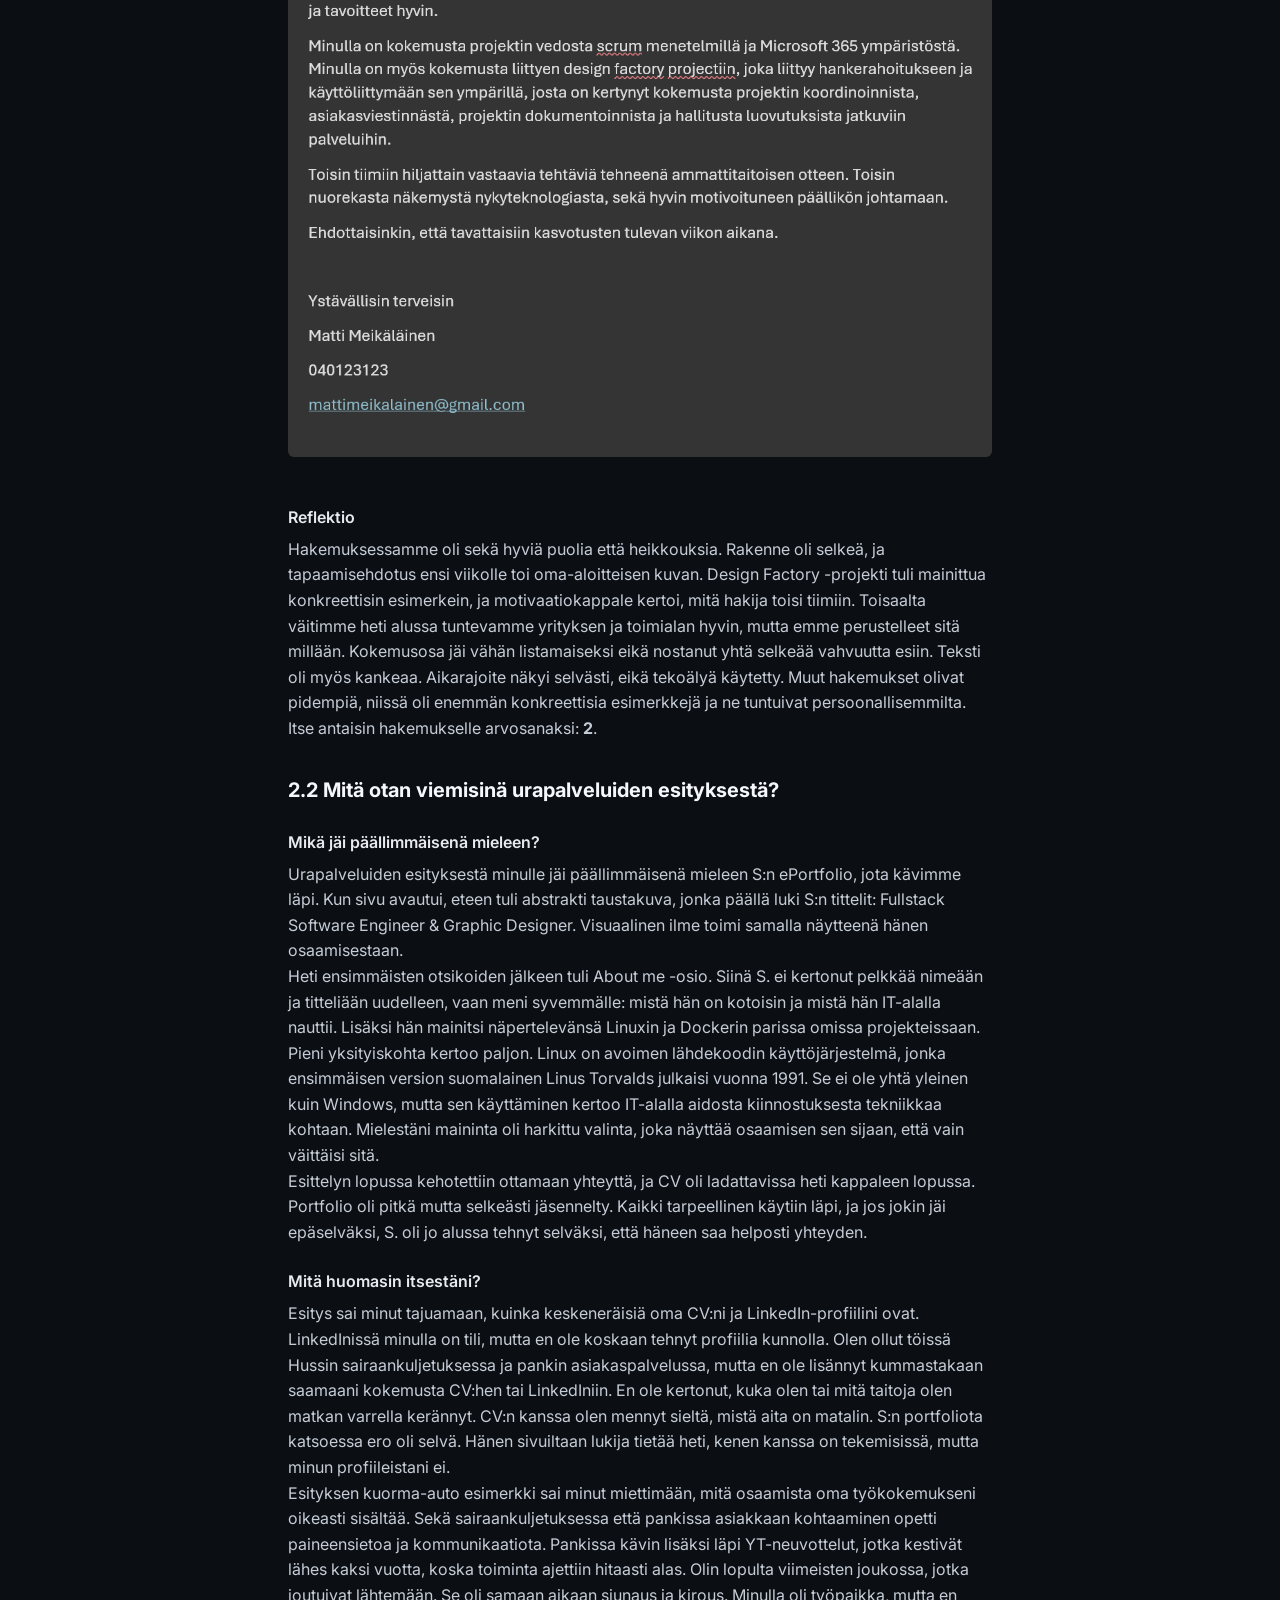
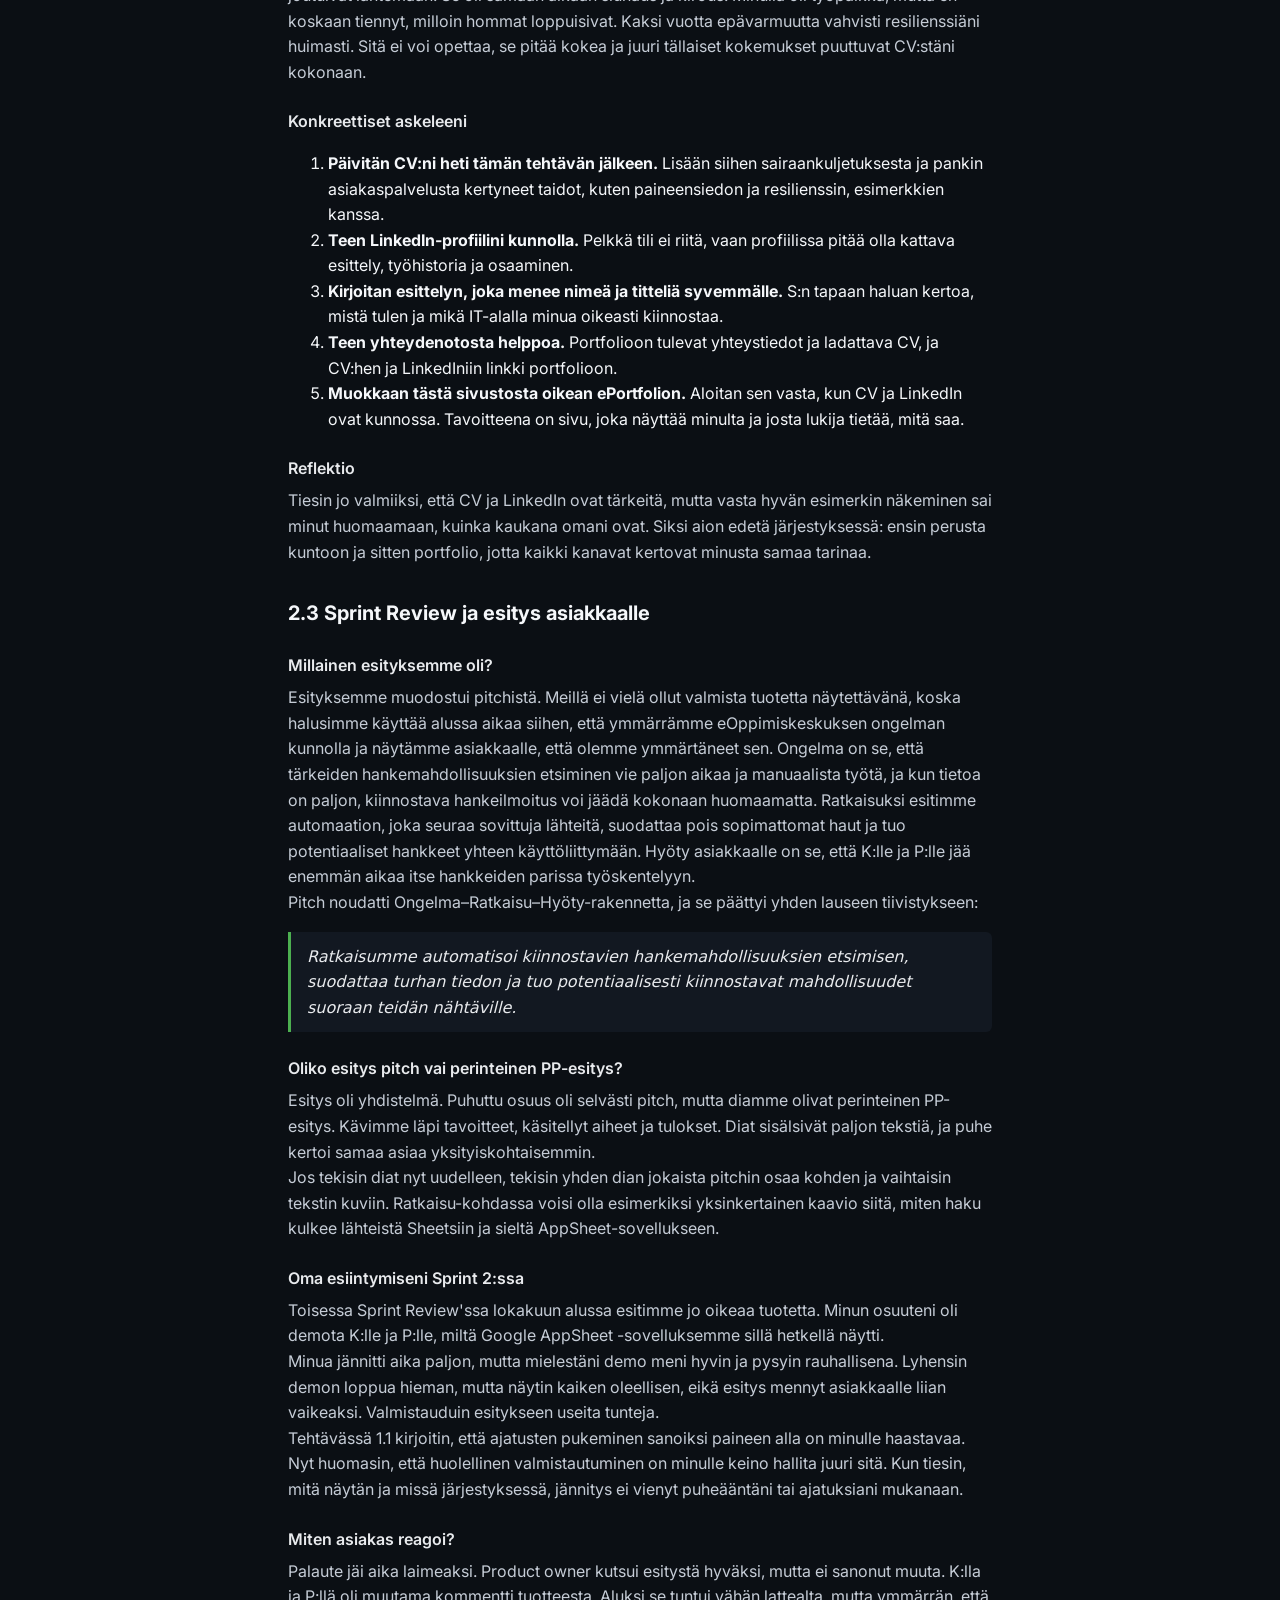
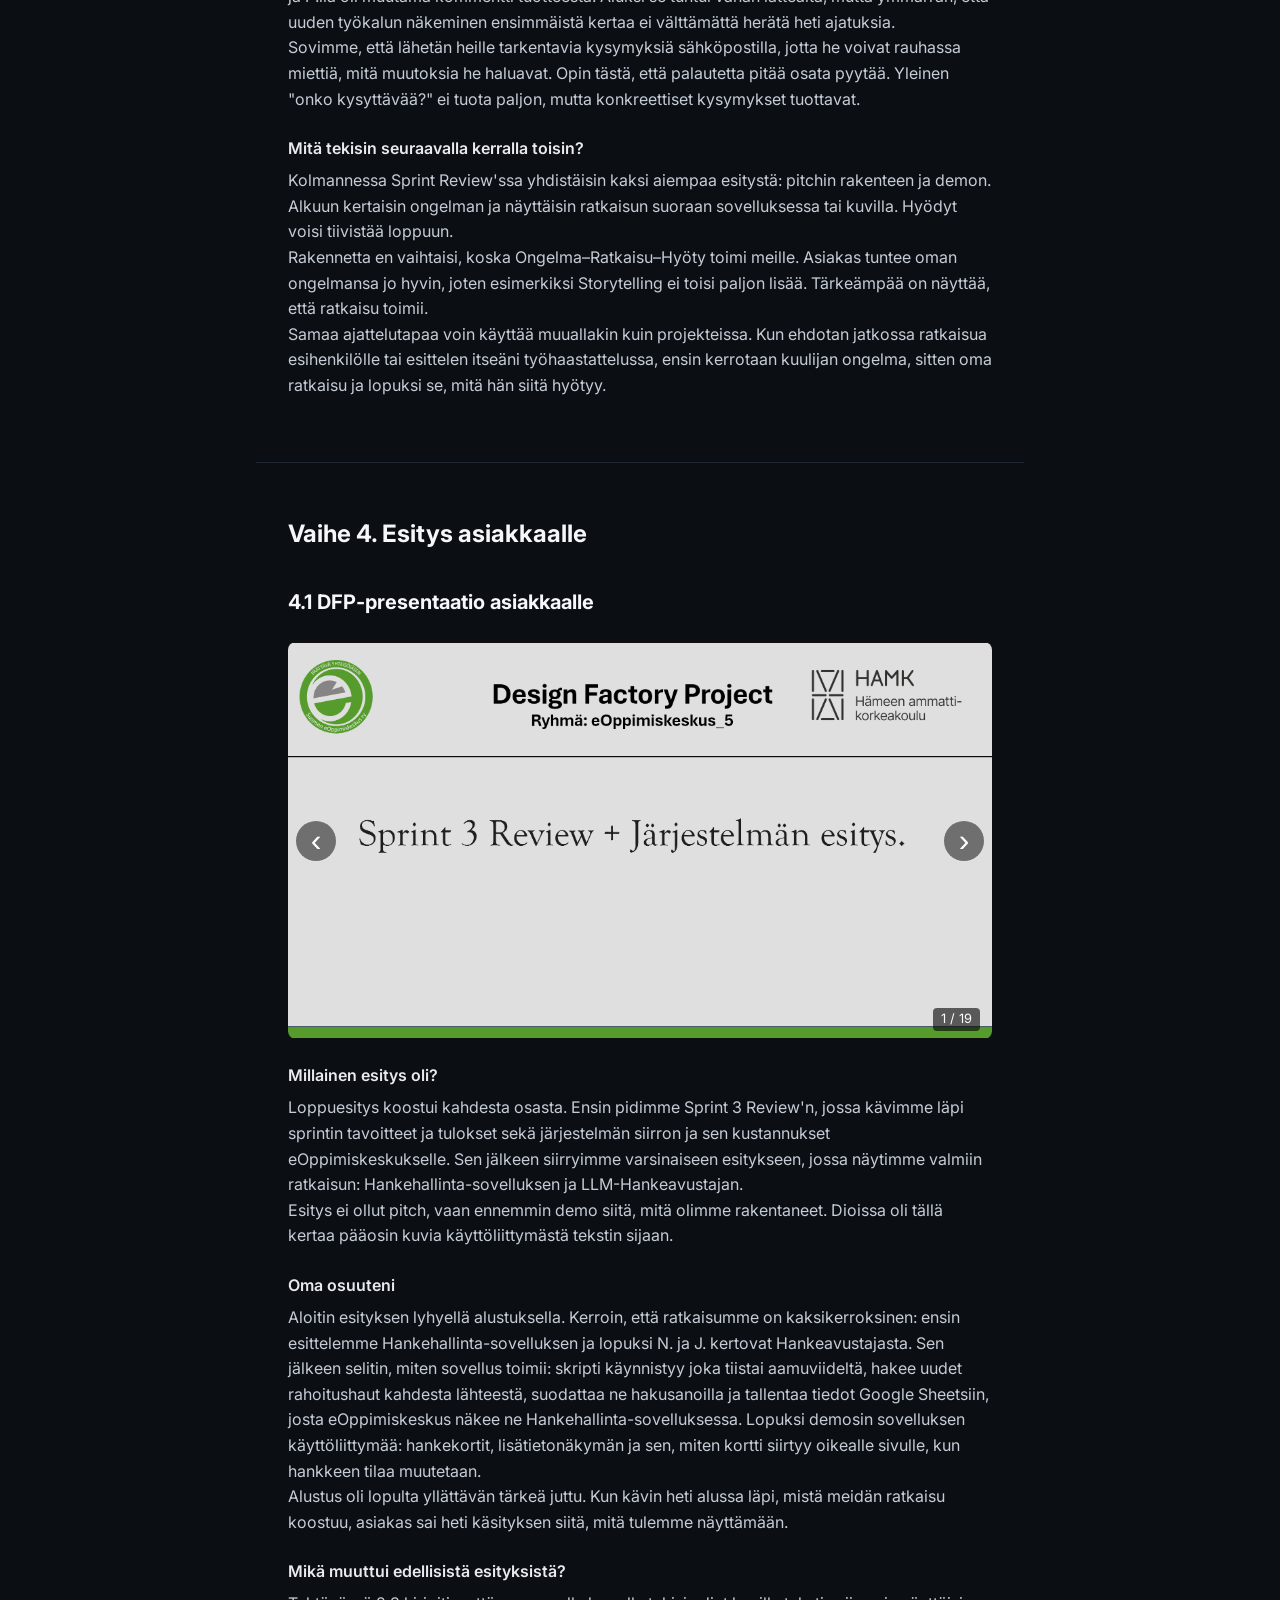
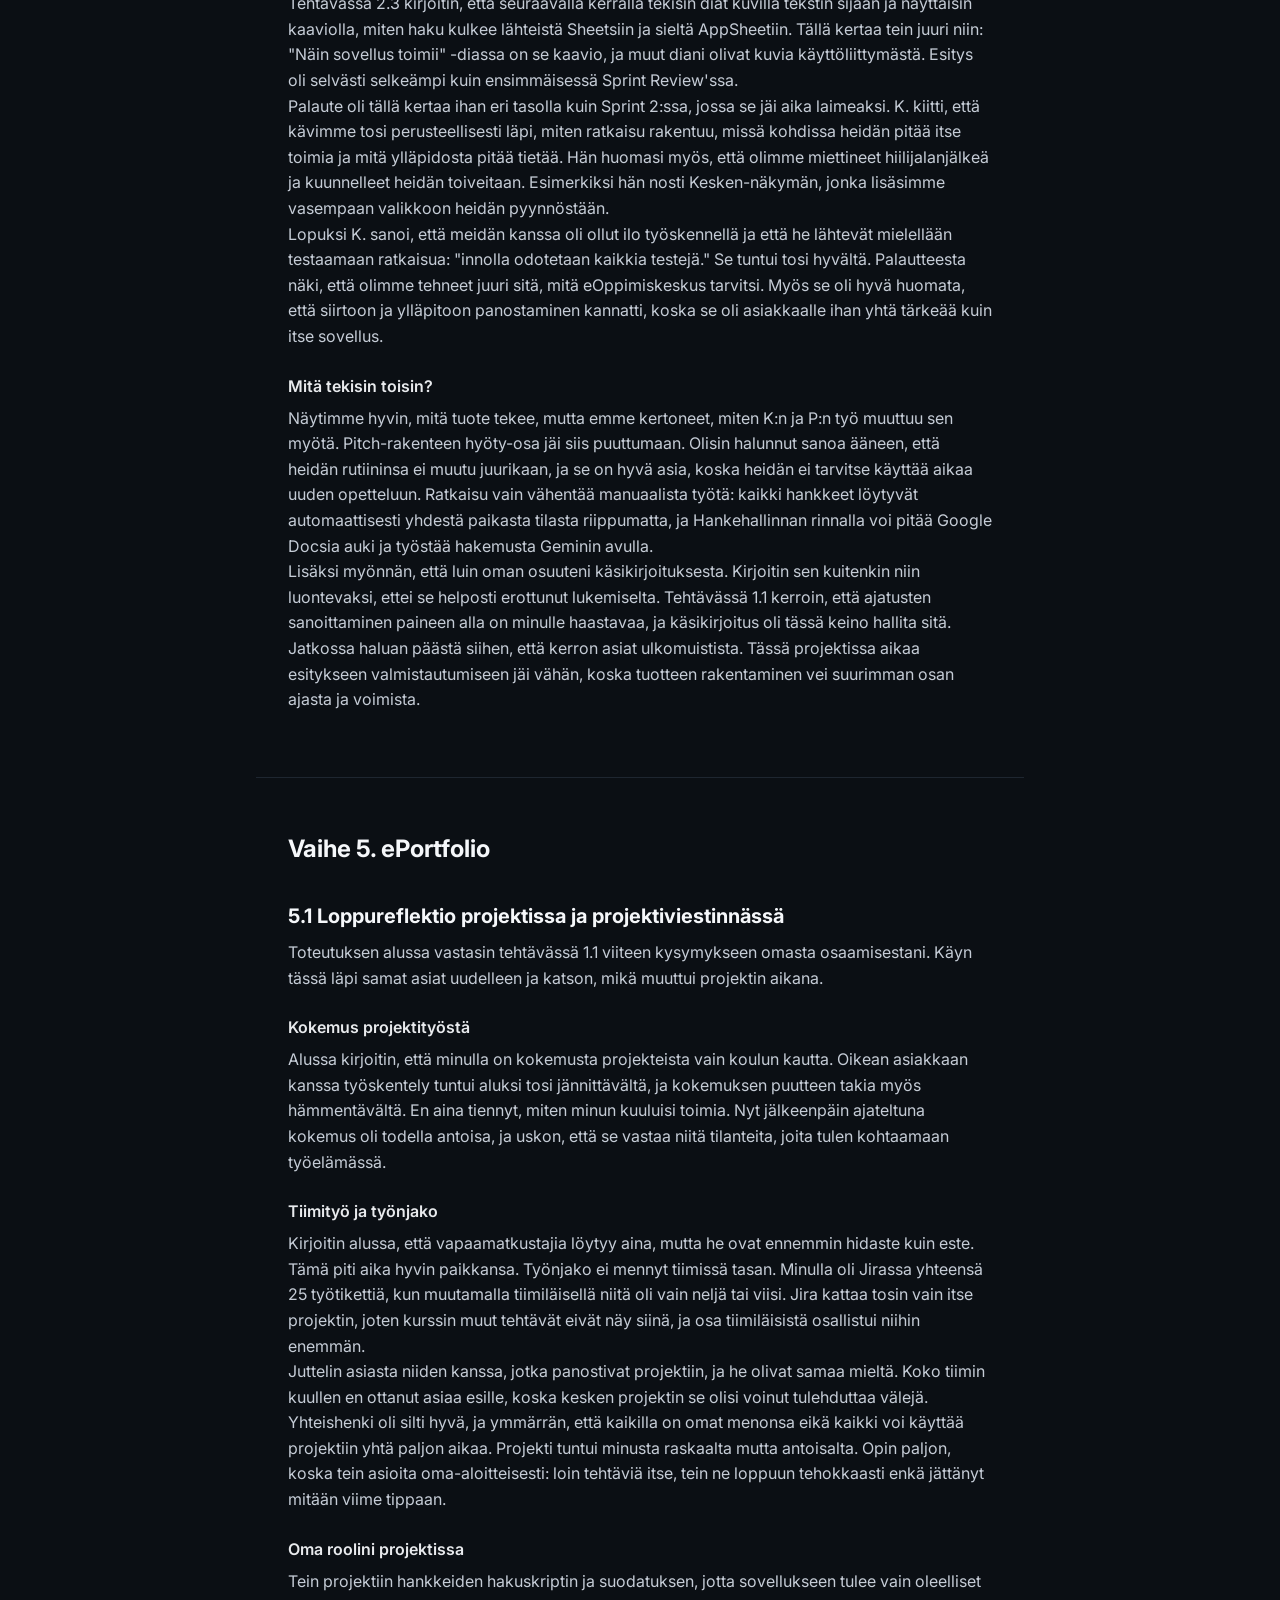
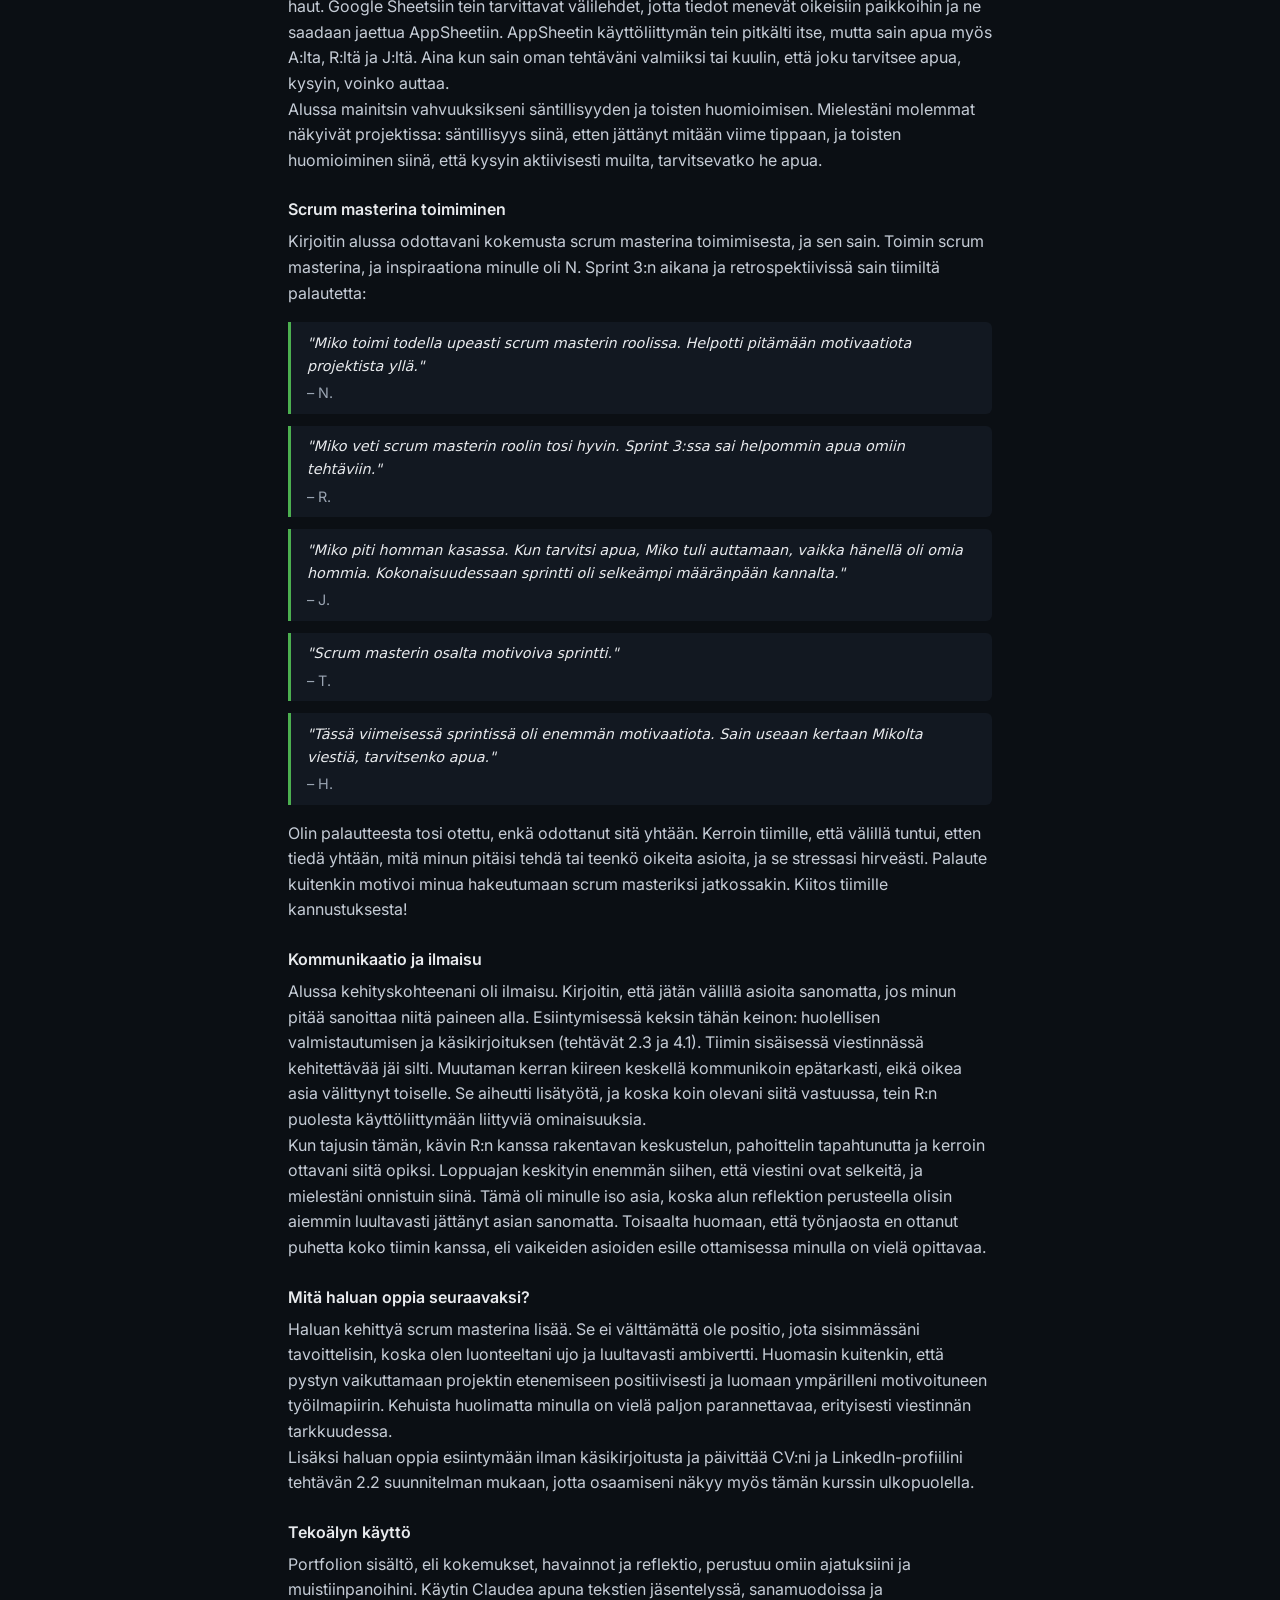
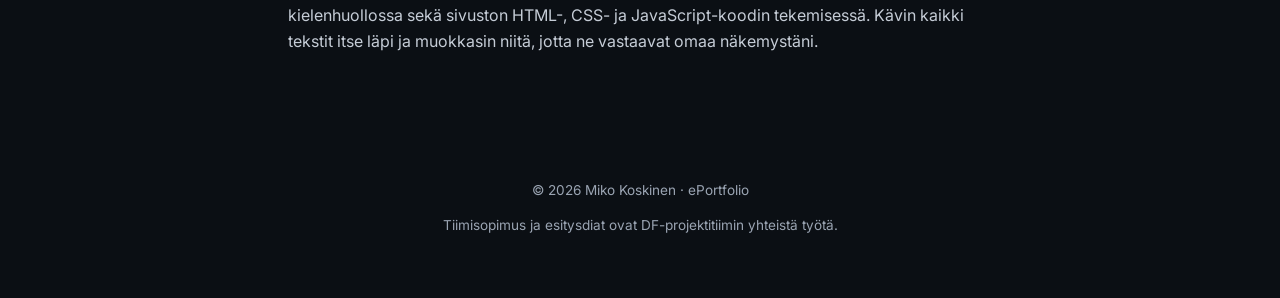
==== commit 42d2921d: "Initial commit" ====
--- a/index.html
+++ b/index.html
@@ -16,6 +16,12 @@
       <p class="yla">ePortfolio</p>
       <h1>Miko Koskinen</h1>
       <p class="ala">Projektiviestintä ja tiimityö</p>
+      <p class="huomautus">
+        Huom! En kysynyt tiimiläisiltäni enkä muilta mainituilta henkilöiltä
+        lupaa heidän nimiensä julkaisemiseen julkisella sivulla, joten olen
+        lyhentänyt kaikki etunimet pelkkään ensimmäiseen kirjaimeen. Samasta
+        syystä olen poistanut kuvista nimet, sähköpostiosoitteet ja linkit.
+      </p>
     </header>
 
     <section class="pohja" id="tehtava-1-2">
@@ -25,25 +31,22 @@
         Minkä mallipohjan tai suunnittelukehyksen avulla rakennan ePortfolioni?
       </h3>
       <p>
-        Rakennan ePortfolioni GitHub Pages -palveluun käyttämällä itse
-        kirjoitettua HTML- ja CSS-koodia. Sivusto on yksinkertainen ja
-        staattinen, eikä se tarvitse erillistä palvelinta tai tietokantaa.
-        Päivitän sivustoa GitHub Desktopin kautta: kun tallennan muutokset ja
-        teen pushin, sivu päivittyy automaattisesti. Opettajalle voin jakaa
-        suoran linkin, jolloin hänen ei tarvitse kirjautua mihinkään. Sisältö on
-        helppo päivittää ja siirtää myöhemmin tarvittaessa muihin alustoihin.
+        Rakennan ePortfolioni GitHub Pages -palveluun. Sivusto on tehty HTML:llä
+        ja CSS:llä, ja kuvakarusellit toimivat JavaScriptillä. Sivusto on
+        yksinkertainen ja staattinen, eikä se tarvitse erillistä palvelinta tai
+        tietokantaa. Päivitän sivustoa GitHub Desktopin kautta: kun tallennan
+        muutokset ja teen pushin, sivu päivittyy automaattisesti. Opettajalle
+        voin jakaa suoran linkin, jolloin hänen ei tarvitse kirjautua mihinkään.
+        Sisältö on helppo päivittää ja siirtää myöhemmin tarvittaessa muihin
+        alustoihin.
       </p>
 
       <h3>Miksi valitsin juuri tämän mallipohjan ja lähestymistavan?</h3>
       <p>
         Valitsin GitHub Pagesin, koska se on ilmainen, helppo jakaa ja sopii
-        tietojenkäsittelyn opiskelijalle. Kun kirjoitan koodin itse, ymmärrän
-        sivuston rakenteen ja pystyn muokkaamaan sitä ketterästi kurssin aikana.
-        Sivun visuaalisen osan tekemiseen käytän apuna Grokia. Minulla on oma
-        ajatus siitä, miltä haluan sivun näyttävän, mutta kysyn aina kolmea
-        vaihtoehtoista ehdotusta tekoälyltä, jotta hahmotan paremmin, mitä muuta
-        voisi tehdä. Jatkossa tulen muokkaamaan tästä sivustosta virallisen
-        portfolioni työnhakua ja itseni esittelemistä varten.
+        tietojenkäsittelyn opiskelijalle. Jatkossa tulen muokkaamaan tästä
+        sivustosta virallisen portfolioni työnhakua ja itseni esittelemistä
+        varten.
       </p>
     </section>
 
@@ -52,7 +55,7 @@
       <ol>
         <li>
           <a href="#tehtava-1"
-            >1. ePortfolio, Minä projektiviestijänä ja DF-projektin
+            >Vaihe 1. ePortfolio, Minä projektiviestijänä ja DF-projektin
             tiimisopimus</a
           >
           <ol>
@@ -67,7 +70,7 @@
         </li>
         <li>
           <a href="#tehtava-2"
-            >2. Ammatillisen osaamiseni näkyväksitekeminen &
+            >Vaihe 2. Ammatillisen osaamiseni näkyväksitekeminen &
             Presentaatiotaidot</a
           >
           <ol>
@@ -78,20 +81,18 @@
               >
             </li>
             <li>
-              <a href="#tehtava-2-3"
-                >2.3 Sprint Review 1 ja esitys asiakkaalle</a
-              >
+              <a href="#tehtava-2-3">2.3 Sprint Review ja esitys asiakkaalle</a>
             </li>
           </ol>
         </li>
         <li>
-          <a href="#tehtava-3">VAIHE 4. Esitys asiakkaalle (20.10.2026)</a>
+          <a href="#tehtava-3">Vaihe 4. Esitys asiakkaalle</a>
           <ol>
             <li><a href="#tehtava-3-1">4.1 DFP-presentaatio asiakkaalle</a></li>
           </ol>
         </li>
         <li>
-          <a href="#tehtava-4">VAIHE 5. ePortfolio</a>
+          <a href="#tehtava-4">Vaihe 5. ePortfolio</a>
           <ol>
             <li><a href="#tehtava-4-1">5.1 Loppureflektio</a></li>
           </ol>
@@ -187,10 +188,9 @@
           <h3>1.3 Projektin tiimisopimus</h3>
 
           <p>
-            Tiimisopimus laadittiin projektin alussa. Siinä sovittiin
-            viestintäkäytännöistä, päätöksenteosta, avun pyytämisestä,
-            aikatauluista ja tekoälyn käytöstä. Sopimus tekee yhteistyöstä
-            konkreettisempaa ja tukee projektin tavoitteita.
+            Tiimisopimuksessa sovittiin viestintäkäytännöistä, päätöksenteosta,
+            avun pyytämisestä, aikatauluista ja tekoälyn käytöstä. Sopimus tekee
+            yhteistyöstä konkreettisempaa ja tukee projektin tavoitteita.
           </p>
 
           <div class="karuselli" id="karuselli">
@@ -238,6 +238,7 @@
             >
               ›
             </button>
+            <span class="karuselli-laskuri"></span>
           </div>
 
           <h4>Reflektio</h4>
@@ -286,14 +287,14 @@
 
           <h4>Mikä jäi päällimmäisenä mieleen?</h4>
           <p>
-            Urapalveluiden esityksestä minulle jäi päällimmäisenä mieleen Sakun
+            Urapalveluiden esityksestä minulle jäi päällimmäisenä mieleen S:n
             ePortfolio, jota kävimme läpi. Kun sivu avautui, eteen tuli
-            abstrakti taustakuva, jonka päällä luki Sakun tittelit: Fullstack
+            abstrakti taustakuva, jonka päällä luki S:n tittelit: Fullstack
             Software Engineer &amp; Graphic Designer. Visuaalinen ilme toimi
             samalla näytteenä hänen osaamisestaan.
           </p>
           <p>
-            Heti ensimmäisten otsikoiden jälkeen tuli About me -osio. Siinä Saku
+            Heti ensimmäisten otsikoiden jälkeen tuli About me -osio. Siinä S.
             ei kertonut pelkkää nimeään ja titteliään uudelleen, vaan meni
             syvemmälle: mistä hän on kotoisin ja mistä hän IT-alalla nauttii.
             Lisäksi hän mainitsi näpertelevänsä Linuxin ja Dockerin parissa
@@ -309,7 +310,7 @@
             Esittelyn lopussa kehotettiin ottamaan yhteyttä, ja CV oli
             ladattavissa heti kappaleen lopussa. Portfolio oli pitkä mutta
             selkeästi jäsennelty. Kaikki tarpeellinen käytiin läpi, ja jos jokin
-            jäi epäselväksi, Saku oli jo alussa tehnyt selväksi, että häneen saa
+            jäi epäselväksi, S. oli jo alussa tehnyt selväksi, että häneen saa
             helposti yhteyden.
           </p>
 
@@ -322,7 +323,7 @@
             lisännyt kummastakaan saamaani kokemusta CV:hen tai LinkedIniin. En
             ole kertonut, kuka olen tai mitä taitoja olen matkan varrella
             kerännyt. CV:n kanssa olen mennyt sieltä, mistä aita on matalin.
-            Sakun portfoliota katsoessa ero oli selvä. Hänen sivuiltaan lukija
+            S:n portfoliota katsoessa ero oli selvä. Hänen sivuiltaan lukija
             tietää heti, kenen kanssa on tekemisissä, mutta minun profiileistani
             ei.
           </p>
@@ -358,7 +359,7 @@
                 >Kirjoitan esittelyn, joka menee nimeä ja titteliä
                 syvemmälle.</strong
               >
-              Sakun tapaan haluan kertoa, mistä tulen ja mikä IT-alalla minua
+              S:n tapaan haluan kertoa, mistä tulen ja mikä IT-alalla minua
               oikeasti kiinnostaa.
             </li>
             <li>
@@ -383,7 +384,7 @@
           </p>
         </article>
         <article id="tehtava-2-3" class="tehtava">
-          <h3>2.3 Sprint Review 1 ja esitys asiakkaalle</h3>
+          <h3>2.3 Sprint Review ja esitys asiakkaalle</h3>
 
           <h4>Millainen esityksemme oli?</h4>
           <p>
@@ -396,7 +397,7 @@
             hankeilmoitus voi jäädä kokonaan huomaamatta. Ratkaisuksi esitimme
             automaation, joka seuraa sovittuja lähteitä, suodattaa pois
             sopimattomat haut ja tuo potentiaaliset hankkeet yhteen
-            käyttöliittymään. Hyöty asiakkaalle on se, että Kaisalle ja Piialle
+            käyttöliittymään. Hyöty asiakkaalle on se, että K:lle ja P:lle
             jää enemmän aikaa itse hankkeiden parissa työskentelyyn.
           </p>
           <p>
@@ -426,7 +427,7 @@
           <h4>Oma esiintymiseni Sprint 2:ssa</h4>
           <p>
             Toisessa Sprint Review'ssa lokakuun alussa esitimme jo oikeaa
-            tuotetta. Minun osuuteni oli demota Kaisalle ja Piialle, miltä
+            tuotetta. Minun osuuteni oli demota K:lle ja P:lle, miltä
             Google AppSheet -sovelluksemme sillä hetkellä näytti.
           </p>
           <p>
@@ -446,7 +447,7 @@
           <h4>Miten asiakas reagoi?</h4>
           <p>
             Palaute jäi aika laimeaksi. Product owner kutsui esitystä hyväksi,
-            mutta ei sanonut muuta. Kaisalla ja Piialla oli muutama kommentti
+            mutta ei sanonut muuta. K:lla ja P:llä oli muutama kommentti
             tuotteesta. Aluksi se tuntui vähän lattealta, mutta ymmärrän, että
             uuden työkalun näkeminen ensimmäistä kertaa ei välttämättä herätä
             heti ajatuksia.
@@ -483,25 +484,349 @@
 
       <!-- Tehtävä 3 -->
       <section id="tehtava-3" class="osio">
-        <h2>Vaihe 4. Esitys asiakkaalle (20.10.2026)</h2>
+        <h2>Vaihe 4. Esitys asiakkaalle</h2>
         <article id="tehtava-3-1" class="tehtava">
-          <h3>4.1 DFP-presentaatio asiakkaalle (19.10.2026)</h3>
-          <p>Tulossa.</p>
+          <h3>4.1 DFP-presentaatio asiakkaalle</h3>
+
+          <div class="karuselli">
+            <div class="karuselli-sisalto">
+              <img
+                src="images/PPesitysAsiakkaalle/review1.png"
+                alt="Sprint 3 Review ja järjestelmän esitys, kansidia"
+              />
+              <img
+                src="images/PPesitysAsiakkaalle/review2.png"
+                alt="Sprint 3:n tavoitteet"
+              />
+              <img
+                src="images/PPesitysAsiakkaalle/review3.png"
+                alt="Sprint 3:n tulokset"
+              />
+              <img
+                src="images/PPesitysAsiakkaalle/review4.png"
+                alt="Järjestelmän siirto eOppimiskeskukselle"
+              />
+              <img
+                src="images/PPesitysAsiakkaalle/review5.png"
+                alt="Siirron kustannukset"
+              />
+              <img
+                src="images/PPesitysAsiakkaalle/esitys-1.png"
+                alt="Hankehallinta ja LLM-Hankeavustaja, kansidia"
+              />
+              <img
+                src="images/PPesitysAsiakkaalle/esitys-2.png"
+                alt="Näin sovellus toimii: rahoituslähteet, automaatio, Google Sheets ja AppSheet"
+              />
+              <img
+                src="images/PPesitysAsiakkaalle/esitys-3.png"
+                alt="Video tekoälyarvioinnista Google Sheetsissä"
+              />
+              <img
+                src="images/PPesitysAsiakkaalle/esitys-4.png"
+                alt="Hankehallinnan etusivu: Uudet Hankkeet"
+              />
+              <img
+                src="images/PPesitysAsiakkaalle/esitys-5.png"
+                alt="Hankkeen lisätiedot ja tilan muuttaminen"
+              />
+              <img
+                src="images/PPesitysAsiakkaalle/esitys-6.png"
+                alt="Kesken-näkymä ja hankkeen tiedot"
+              />
+              <img
+                src="images/PPesitysAsiakkaalle/esitys-7.png"
+                alt="Hankehaun päättymispäivän lähestyminen"
+              />
+              <img
+                src="images/PPesitysAsiakkaalle/esitys-8.png"
+                alt="Sähköpostimuistutus ja Vanhentuneet-näkymä"
+              />
+              <img
+                src="images/PPesitysAsiakkaalle/esitys-9.png"
+                alt="Hankehallinnan asetukset"
+              />
+              <img
+                src="images/PPesitysAsiakkaalle/esitys-10.png"
+                alt="Asetuskokonaisuudet: raja-arvot, hakusanat ja loki"
+              />
+              <img
+                src="images/PPesitysAsiakkaalle/esitys-11.png"
+                alt="Rahoitushaku-valikko Google Sheetsissä"
+              />
+              <img
+                src="images/PPesitysAsiakkaalle/esitys-12.png"
+                alt="Ajastukset"
+              />
+              <img
+                src="images/PPesitysAsiakkaalle/esitys-13.png"
+                alt="LLM-Hankeavustaja Geminissä ja sen seitsemän taitoa"
+              />
+              <img
+                src="images/PPesitysAsiakkaalle/esitys-14.png"
+                alt="Testauksesta käytännön hanketyöhön"
+              />
+            </div>
+            <button
+              class="karuselli-nappi vasen"
+              type="button"
+              aria-label="Edellinen"
+            >
+              ‹
+            </button>
+            <button
+              class="karuselli-nappi oikea"
+              type="button"
+              aria-label="Seuraava"
+            >
+              ›
+            </button>
+            <span class="karuselli-laskuri"></span>
+          </div>
+
+          <h4>Millainen esitys oli?</h4>
+          <p>
+            Loppuesitys koostui kahdesta osasta. Ensin pidimme Sprint 3
+            Review'n, jossa kävimme läpi sprintin tavoitteet ja tulokset sekä
+            järjestelmän siirron ja sen kustannukset eOppimiskeskukselle. Sen
+            jälkeen siirryimme varsinaiseen esitykseen, jossa näytimme valmiin
+            ratkaisun: Hankehallinta-sovelluksen ja LLM-Hankeavustajan.
+          </p>
+          <p>
+            Esitys ei ollut pitch, vaan ennemmin demo siitä, mitä olimme
+            rakentaneet. Dioissa oli tällä kertaa pääosin kuvia
+            käyttöliittymästä tekstin sijaan.
+          </p>
+
+          <h4>Oma osuuteni</h4>
+          <p>
+            Aloitin esityksen lyhyellä alustuksella. Kerroin, että ratkaisumme
+            on kaksikerroksinen: ensin esittelemme Hankehallinta-sovelluksen ja
+            lopuksi N. ja J. kertovat Hankeavustajasta. Sen jälkeen
+            selitin, miten sovellus toimii: skripti käynnistyy joka tiistai
+            aamuviideltä, hakee uudet rahoitushaut kahdesta lähteestä, suodattaa
+            ne hakusanoilla ja tallentaa tiedot Google Sheetsiin, josta
+            eOppimiskeskus näkee ne Hankehallinta-sovelluksessa. Lopuksi demosin
+            sovelluksen käyttöliittymää: hankekortit, lisätietonäkymän ja sen,
+            miten kortti siirtyy oikealle sivulle, kun hankkeen tilaa muutetaan.
+          </p>
+          <p>
+            Alustus oli lopulta yllättävän tärkeä juttu. Kun kävin heti alussa
+            läpi, mistä meidän ratkaisu koostuu, asiakas sai heti käsityksen
+            siitä, mitä tulemme näyttämään.
+          </p>
+
+          <h4>Mikä muuttui edellisistä esityksistä?</h4>
+          <p>
+            Tehtävässä 2.3 kirjoitin, että seuraavalla kerralla tekisin diat
+            kuvilla tekstin sijaan ja näyttäisin kaaviolla, miten haku kulkee
+            lähteistä Sheetsiin ja sieltä AppSheetiin. Tällä kertaa tein juuri
+            niin: "Näin sovellus toimii" -diassa on se kaavio, ja muut diani
+            olivat kuvia käyttöliittymästä. Esitys oli selvästi selkeämpi kuin
+            ensimmäisessä Sprint Review'ssa.
+          </p>
+          <p>
+            Palaute oli tällä kertaa ihan eri tasolla kuin Sprint 2:ssa, jossa
+            se jäi aika laimeaksi. K. kiitti, että kävimme tosi
+            perusteellisesti läpi, miten ratkaisu rakentuu, missä kohdissa
+            heidän pitää itse toimia ja mitä ylläpidosta pitää tietää. Hän
+            huomasi myös, että olimme miettineet hiilijalanjälkeä ja kuunnelleet
+            heidän toiveitaan. Esimerkiksi hän nosti Kesken-näkymän, jonka
+            lisäsimme vasempaan valikkoon heidän pyynnöstään.
+          </p>
+          <p>
+            Lopuksi K. sanoi, että meidän kanssa oli ollut ilo työskennellä
+            ja että he lähtevät mielellään testaamaan ratkaisua: "innolla
+            odotetaan kaikkia testejä." Se tuntui tosi hyvältä. Palautteesta
+            näki, että olimme tehneet juuri sitä, mitä eOppimiskeskus tarvitsi.
+            Myös se oli hyvä huomata, että siirtoon ja ylläpitoon panostaminen
+            kannatti, koska se oli asiakkaalle ihan yhtä tärkeää kuin itse
+            sovellus.
+          </p>
+
+          <h4>Mitä tekisin toisin?</h4>
+          <p>
+            Näytimme hyvin, mitä tuote tekee, mutta emme kertoneet, miten K:n ja P:n työ muuttuu sen myötä. Pitch-rakenteen hyöty-osa jäi siis
+            puuttumaan. Olisin halunnut sanoa ääneen, että heidän rutiininsa ei
+            muutu juurikaan, ja se on hyvä asia, koska heidän ei tarvitse
+            käyttää aikaa uuden opetteluun. Ratkaisu vain vähentää manuaalista
+            työtä: kaikki hankkeet löytyvät automaattisesti yhdestä paikasta
+            tilasta riippumatta, ja Hankehallinnan rinnalla voi pitää Google
+            Docsia auki ja työstää hakemusta Geminin avulla.
+          </p>
+          <p>
+            Lisäksi myönnän, että luin oman osuuteni käsikirjoituksesta.
+            Kirjoitin sen kuitenkin niin luontevaksi, ettei se helposti
+            erottunut lukemiselta. Tehtävässä 1.1 kerroin, että ajatusten
+            sanoittaminen paineen alla on minulle haastavaa, ja käsikirjoitus
+            oli tässä keino hallita sitä. Jatkossa haluan päästä siihen, että
+            kerron asiat ulkomuistista. Tässä projektissa aikaa esitykseen
+            valmistautumiseen jäi vähän, koska tuotteen rakentaminen vei
+            suurimman osan ajasta ja voimista.
+          </p>
         </article>
       </section>
 
       <!-- Tehtävä 4 -->
       <section id="tehtava-4" class="osio">
-        <h2>5. ePortfolio</h2>
+        <h2>Vaihe 5. ePortfolio</h2>
         <article id="tehtava-4-1" class="tehtava">
           <h3>5.1 Loppureflektio projektissa ja projektiviestinnässä</h3>
-          <p>Tulossa.</p>
+
+          <p>
+            Toteutuksen alussa vastasin tehtävässä 1.1 viiteen kysymykseen
+            omasta osaamisestani. Käyn tässä läpi samat asiat uudelleen ja
+            katson, mikä muuttui projektin aikana.
+          </p>
+
+          <h4>Kokemus projektityöstä</h4>
+          <p>
+            Alussa kirjoitin, että minulla on kokemusta projekteista vain koulun
+            kautta. Oikean asiakkaan kanssa työskentely tuntui aluksi tosi
+            jännittävältä, ja kokemuksen puutteen takia myös hämmentävältä. En
+            aina tiennyt, miten minun kuuluisi toimia. Nyt jälkeenpäin
+            ajateltuna kokemus oli todella antoisa, ja uskon, että se vastaa
+            niitä tilanteita, joita tulen kohtaamaan työelämässä.
+          </p>
+
+          <h4>Tiimityö ja työnjako</h4>
+          <p>
+            Kirjoitin alussa, että vapaamatkustajia löytyy aina, mutta he ovat
+            ennemmin hidaste kuin este. Tämä piti aika hyvin paikkansa. Työnjako
+            ei mennyt tiimissä tasan. Minulla oli Jirassa yhteensä 25
+            työtikettiä, kun muutamalla tiimiläisellä niitä oli vain neljä tai
+            viisi. Jira kattaa tosin vain itse projektin, joten kurssin muut
+            tehtävät eivät näy siinä, ja osa tiimiläisistä osallistui niihin
+            enemmän.
+          </p>
+          <p>
+            Juttelin asiasta niiden kanssa, jotka panostivat projektiin, ja he
+            olivat samaa mieltä. Koko tiimin kuullen en ottanut asiaa esille,
+            koska kesken projektin se olisi voinut tulehduttaa välejä.
+            Yhteishenki oli silti hyvä, ja ymmärrän, että kaikilla on omat
+            menonsa eikä kaikki voi käyttää projektiin yhtä paljon aikaa.
+            Projekti tuntui minusta raskaalta mutta antoisalta. Opin paljon,
+            koska tein asioita oma-aloitteisesti: loin tehtäviä itse, tein ne
+            loppuun tehokkaasti enkä jättänyt mitään viime tippaan.
+          </p>
+
+          <h4>Oma roolini projektissa</h4>
+          <p>
+            Tein projektiin hankkeiden hakuskriptin ja suodatuksen, jotta
+            sovellukseen tulee vain oleelliset haut. Google Sheetsiin tein
+            tarvittavat välilehdet, jotta tiedot menevät oikeisiin paikkoihin ja
+            ne saadaan jaettua AppSheetiin. AppSheetin käyttöliittymän tein
+            pitkälti itse, mutta sain apua myös A:lta, R:ltä ja J:ltä. Aina kun sain oman tehtäväni valmiiksi tai kuulin, että
+            joku tarvitsee apua, kysyin, voinko auttaa.
+          </p>
+          <p>
+            Alussa mainitsin vahvuuksikseni säntillisyyden ja toisten
+            huomioimisen. Mielestäni molemmat näkyivät projektissa: säntillisyys
+            siinä, etten jättänyt mitään viime tippaan, ja toisten huomioiminen
+            siinä, että kysyin aktiivisesti muilta, tarvitsevatko he apua.
+          </p>
+
+          <h4>Scrum masterina toimiminen</h4>
+          <p>
+            Kirjoitin alussa odottavani kokemusta scrum masterina toimimisesta,
+            ja sen sain. Toimin scrum masterina, ja inspiraationa minulle oli N. Sprint 3:n aikana ja retrospektiivissä sain tiimiltä
+            palautetta:
+          </p>
+          <ul class="palautteet">
+            <li>
+              <span
+                >"Miko toimi todella upeasti scrum masterin roolissa. Helpotti
+                pitämään motivaatiota projektista yllä."</span
+              >
+              – N.
+            </li>
+            <li>
+              <span
+                >"Miko veti scrum masterin roolin tosi hyvin. Sprint 3:ssa sai
+                helpommin apua omiin tehtäviin."</span
+              >
+              – R.
+            </li>
+            <li>
+              <span
+                >"Miko piti homman kasassa. Kun tarvitsi apua, Miko tuli
+                auttamaan, vaikka hänellä oli omia hommia. Kokonaisuudessaan
+                sprintti oli selkeämpi määränpään kannalta."</span
+              >
+              – J.
+            </li>
+            <li>
+              <span>"Scrum masterin osalta motivoiva sprintti."</span> – T.
+            </li>
+            <li>
+              <span
+                >"Tässä viimeisessä sprintissä oli enemmän motivaatiota. Sain
+                useaan kertaan Mikolta viestiä, tarvitsenko apua."</span
+              >
+              – H.
+            </li>
+          </ul>
+          <p>
+            Olin palautteesta tosi otettu, enkä odottanut sitä yhtään. Kerroin
+            tiimille, että välillä tuntui, etten tiedä yhtään, mitä minun
+            pitäisi tehdä tai teenkö oikeita asioita, ja se stressasi hirveästi.
+            Palaute kuitenkin motivoi minua hakeutumaan scrum masteriksi
+            jatkossakin. Kiitos tiimille kannustuksesta!
+          </p>
+
+          <h4>Kommunikaatio ja ilmaisu</h4>
+          <p>
+            Alussa kehityskohteenani oli ilmaisu. Kirjoitin, että jätän välillä
+            asioita sanomatta, jos minun pitää sanoittaa niitä paineen alla.
+            Esiintymisessä keksin tähän keinon: huolellisen valmistautumisen ja
+            käsikirjoituksen (tehtävät 2.3 ja 4.1). Tiimin sisäisessä
+            viestinnässä kehitettävää jäi silti. Muutaman kerran kiireen
+            keskellä kommunikoin epätarkasti, eikä oikea asia välittynyt
+            toiselle. Se aiheutti lisätyötä, ja koska koin olevani siitä
+            vastuussa, tein R:n puolesta käyttöliittymään liittyviä
+            ominaisuuksia.
+          </p>
+          <p>
+            Kun tajusin tämän, kävin R:n kanssa rakentavan keskustelun,
+            pahoittelin tapahtunutta ja kerroin ottavani siitä opiksi. Loppuajan
+            keskityin enemmän siihen, että viestini ovat selkeitä, ja mielestäni
+            onnistuin siinä. Tämä oli minulle iso asia, koska alun reflektion
+            perusteella olisin aiemmin luultavasti jättänyt asian sanomatta.
+            Toisaalta huomaan, että työnjaosta en ottanut puhetta koko tiimin
+            kanssa, eli vaikeiden asioiden esille ottamisessa minulla on vielä
+            opittavaa.
+          </p>
+
+          <h4>Mitä haluan oppia seuraavaksi?</h4>
+          <p>
+            Haluan kehittyä scrum masterina lisää. Se ei välttämättä ole
+            positio, jota sisimmässäni tavoittelisin, koska olen luonteeltani
+            ujo ja luultavasti ambivertti. Huomasin kuitenkin, että pystyn
+            vaikuttamaan projektin etenemiseen positiivisesti ja luomaan
+            ympärilleni motivoituneen työilmapiirin. Kehuista huolimatta minulla
+            on vielä paljon parannettavaa, erityisesti viestinnän tarkkuudessa.
+          </p>
+          <p>
+            Lisäksi haluan oppia esiintymään ilman käsikirjoitusta ja päivittää
+            CV:ni ja LinkedIn-profiilini tehtävän 2.2 suunnitelman mukaan, jotta
+            osaamiseni näkyy myös tämän kurssin ulkopuolella.
+          </p>
+          <h4>Tekoälyn käyttö</h4>
+          <p>
+            Portfolion sisältö, eli kokemukset, havainnot ja reflektio, perustuu
+            omiin ajatuksiini ja muistiinpanoihini. Käytin Claudea apuna
+            tekstien jäsentelyssä, sanamuodoissa ja kielenhuollossa sekä
+            sivuston HTML-, CSS- ja JavaScript-koodin tekemisessä. Kävin kaikki
+            tekstit itse läpi ja muokkasin niitä, jotta ne vastaavat omaa
+            näkemystäni.
+          </p>
         </article>
       </section>
     </main>
 
     <footer>
-      <p>Miko Koskinen · ePortfolio</p>
+      <p>© 2026 Miko Koskinen · ePortfolio</p>
+      <p>Tiimisopimus ja esitysdiat ovat DF-projektitiimin yhteistä työtä.</p>
     </footer>
     <script src="js/main.js"></script>
   </body>
--- a/css/styles.css
+++ b/css/styles.css
@@ -200,3 +200,52 @@
   font-style: italic;
   border-radius: 0 6px 6px 0;
 }
+
+.karuselli-sisalto img {
+  margin: 0;
+  border-radius: 0;
+}
+
+.karuselli-laskuri {
+  position: absolute;
+  bottom: 0.5rem;
+  right: 0.75rem;
+  padding: 0.1rem 0.5rem;
+  background: rgba(0, 0, 0, 0.6);
+  color: #fff;
+  font-size: 0.8rem;
+  border-radius: 4px;
+}
+
+.palautteet {
+  list-style: none;
+  margin: 1rem 0;
+  padding: 0;
+}
+
+.palautteet li {
+  margin-bottom: 0.75rem;
+  padding: 0.6rem 1rem;
+  border-left: 3px solid #4caf50;
+  background: #121821;
+  color: #9aa4b2;
+  font-size: 0.9rem;
+  border-radius: 0 6px 6px 0;
+}
+
+.palautteet span {
+  display: block;
+  color: #e8eaed;
+  font-style: italic;
+  margin-bottom: 0.2rem;
+}
+
+.huomautus {
+  margin: 1.25rem 0 0;
+  padding: 0.75rem 1rem;
+  border-left: 3px solid #9aa4b2;
+  background: #121821;
+  color: #9aa4b2;
+  font-size: 0.85rem;
+  border-radius: 0 6px 6px 0;
+}
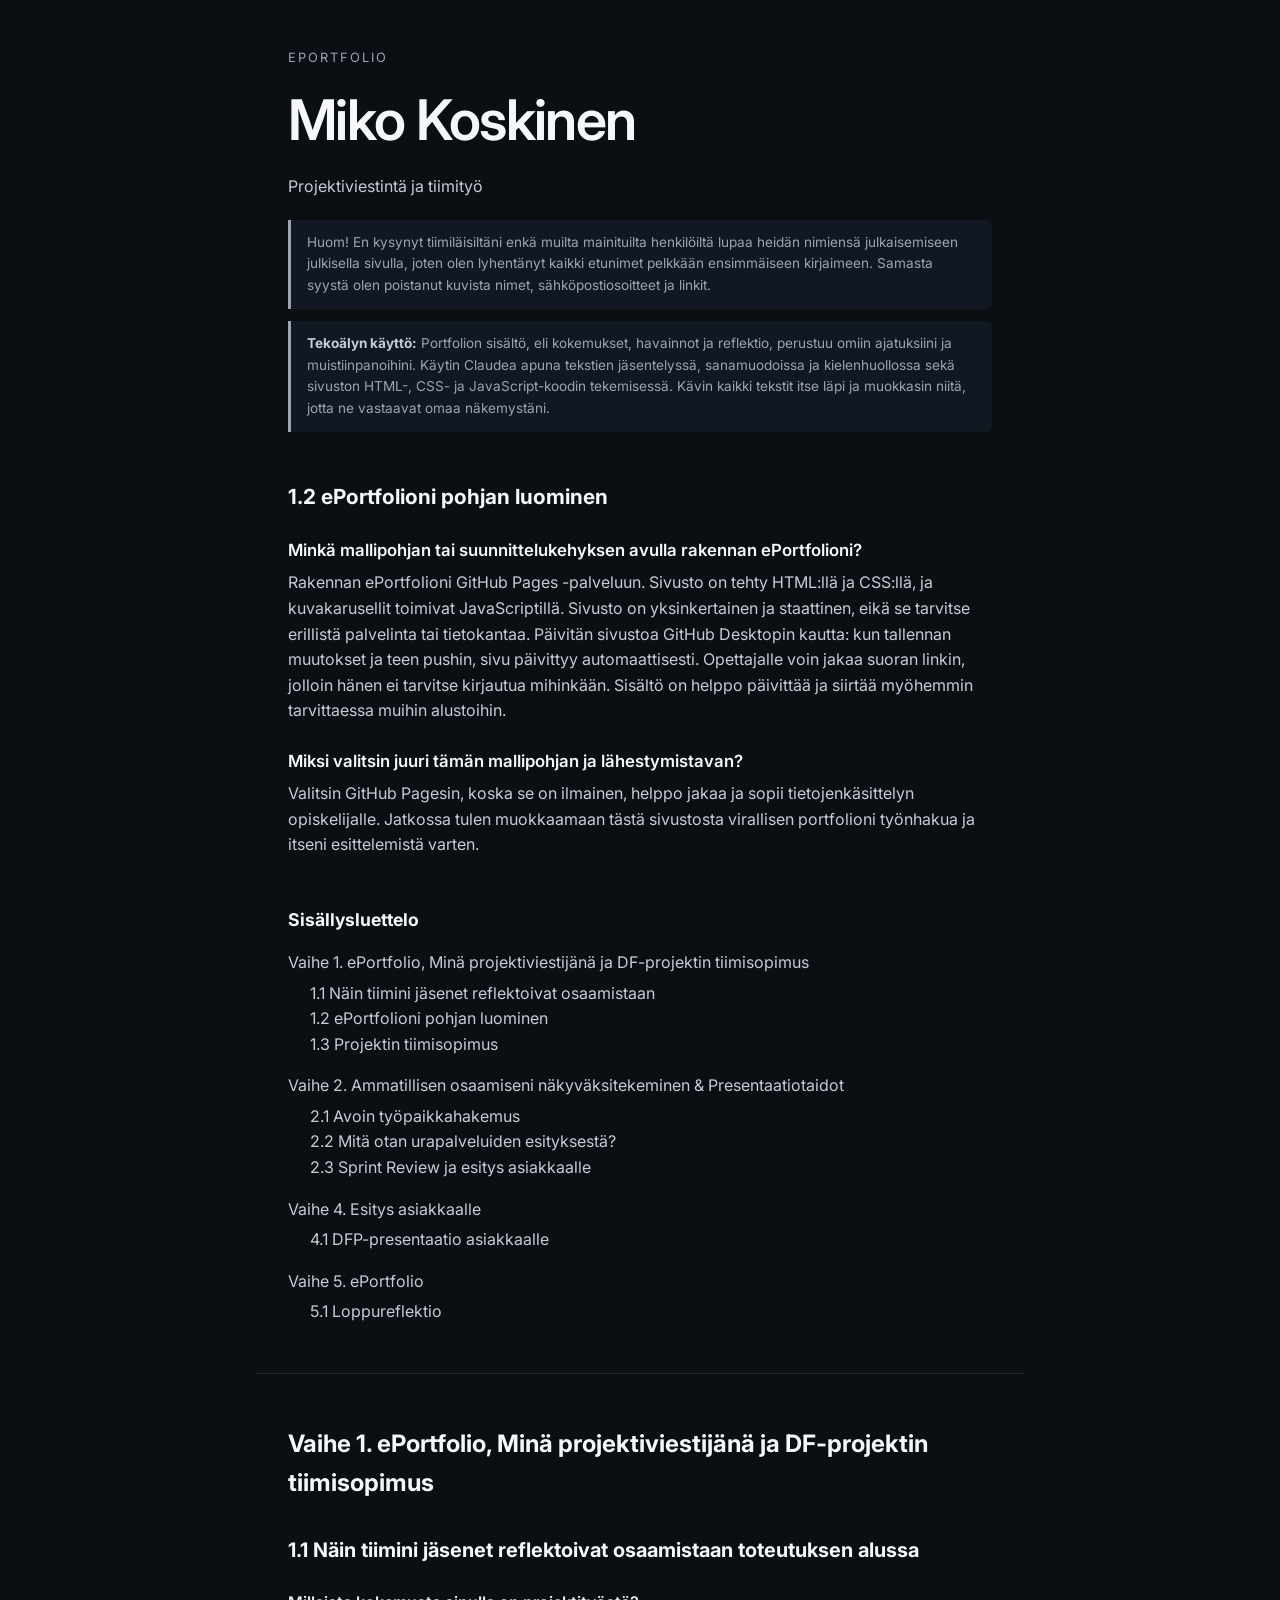
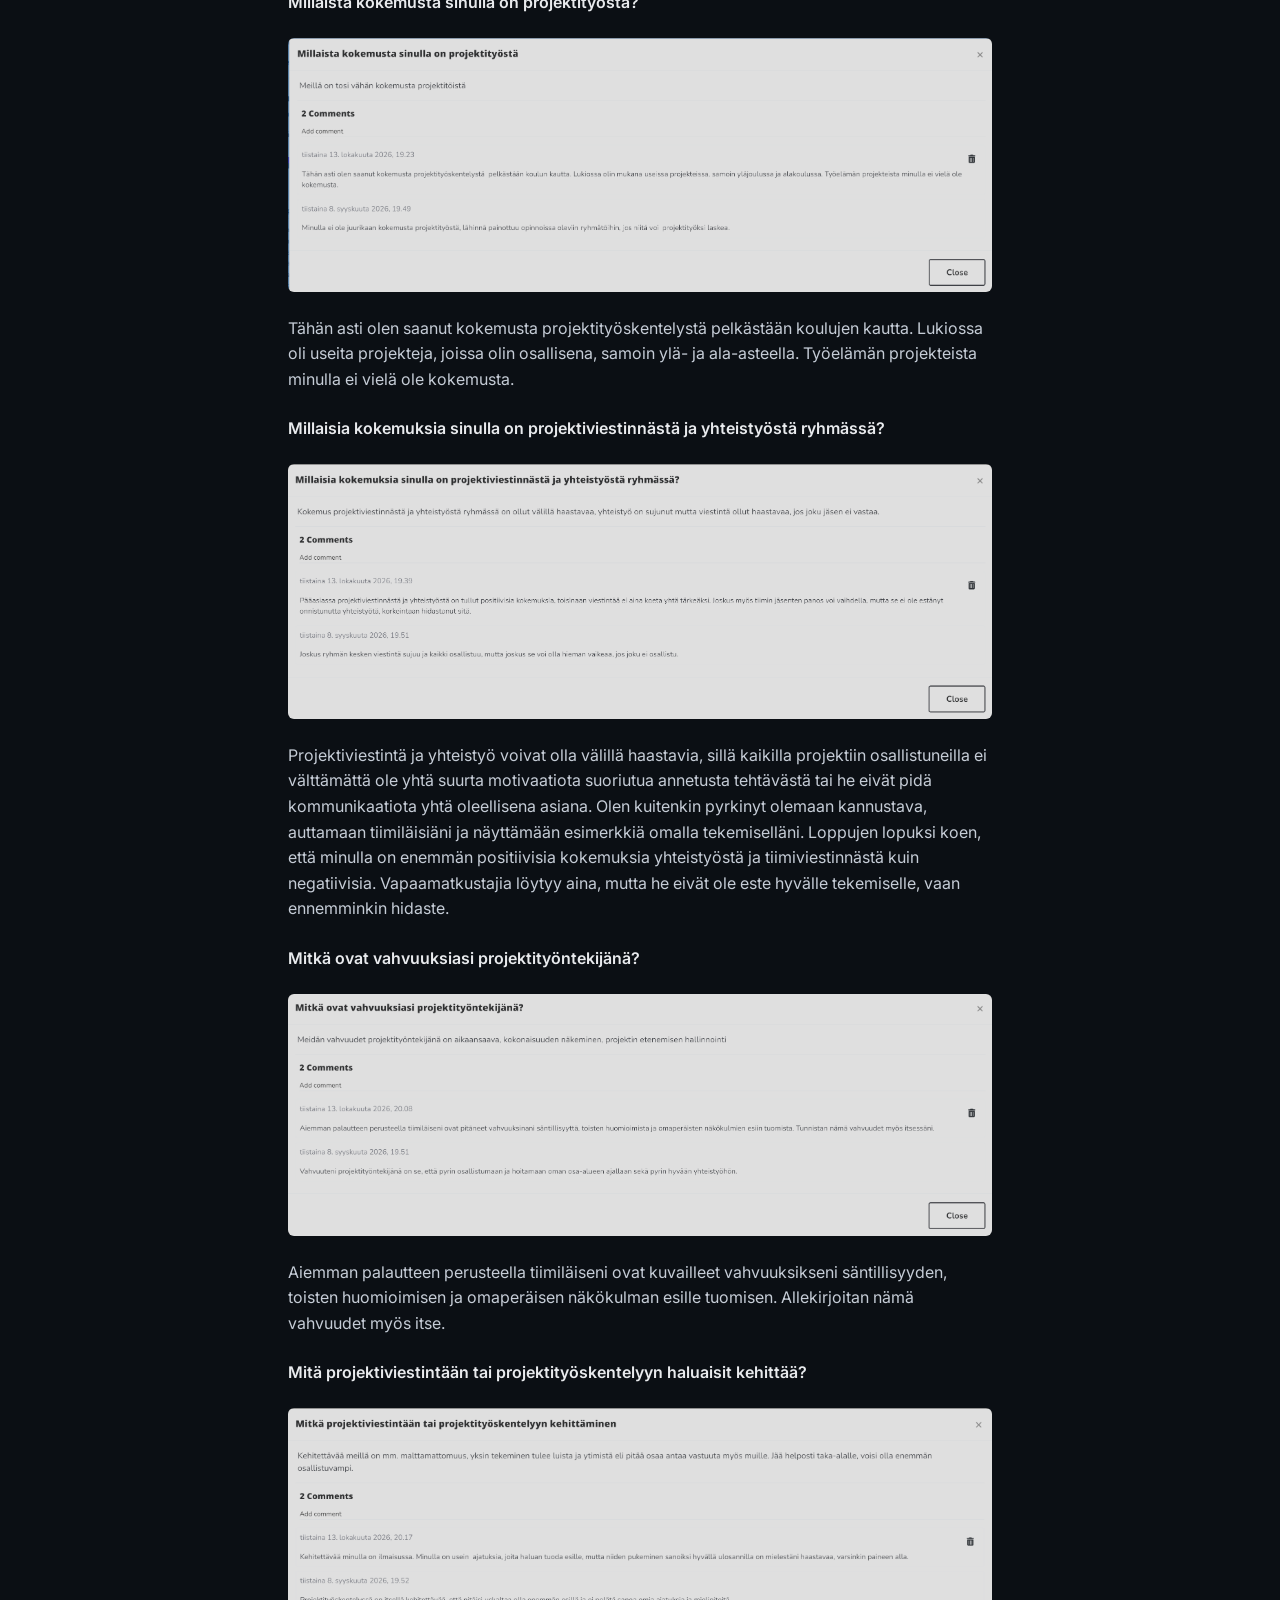
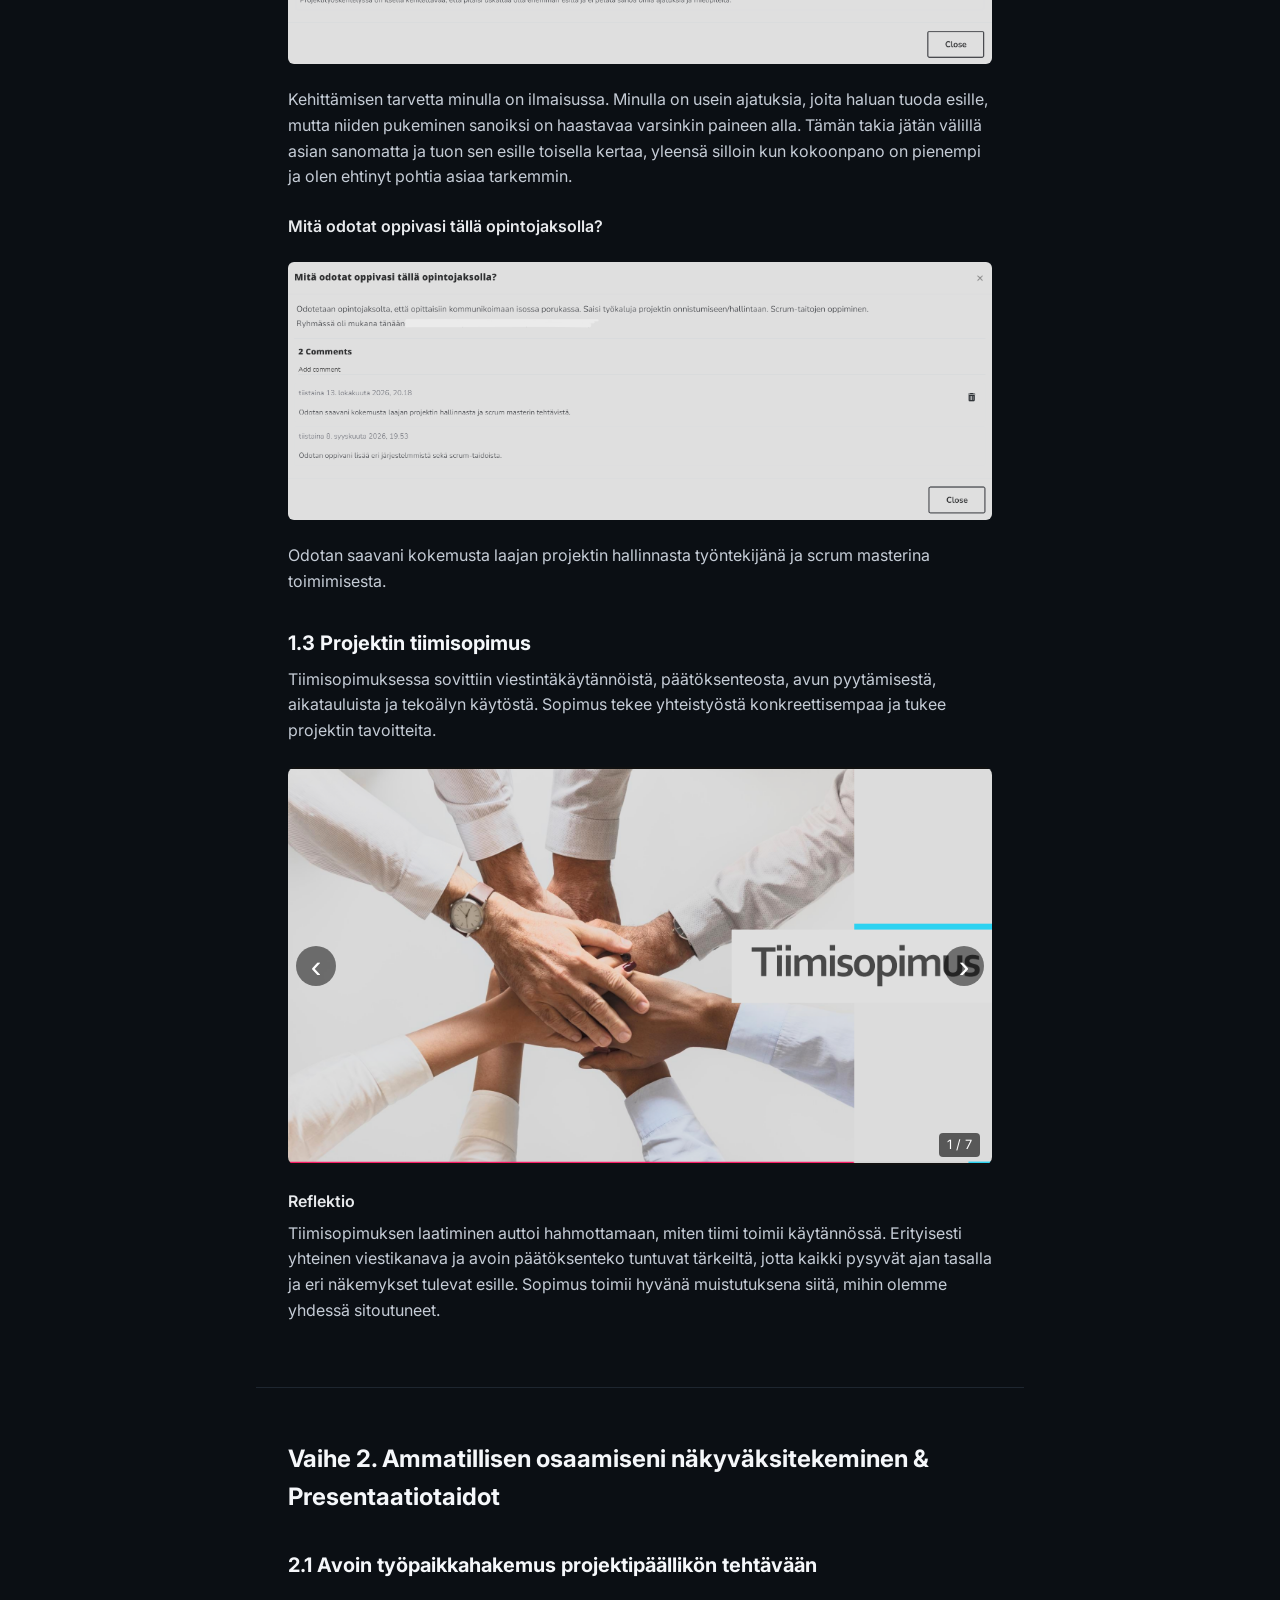
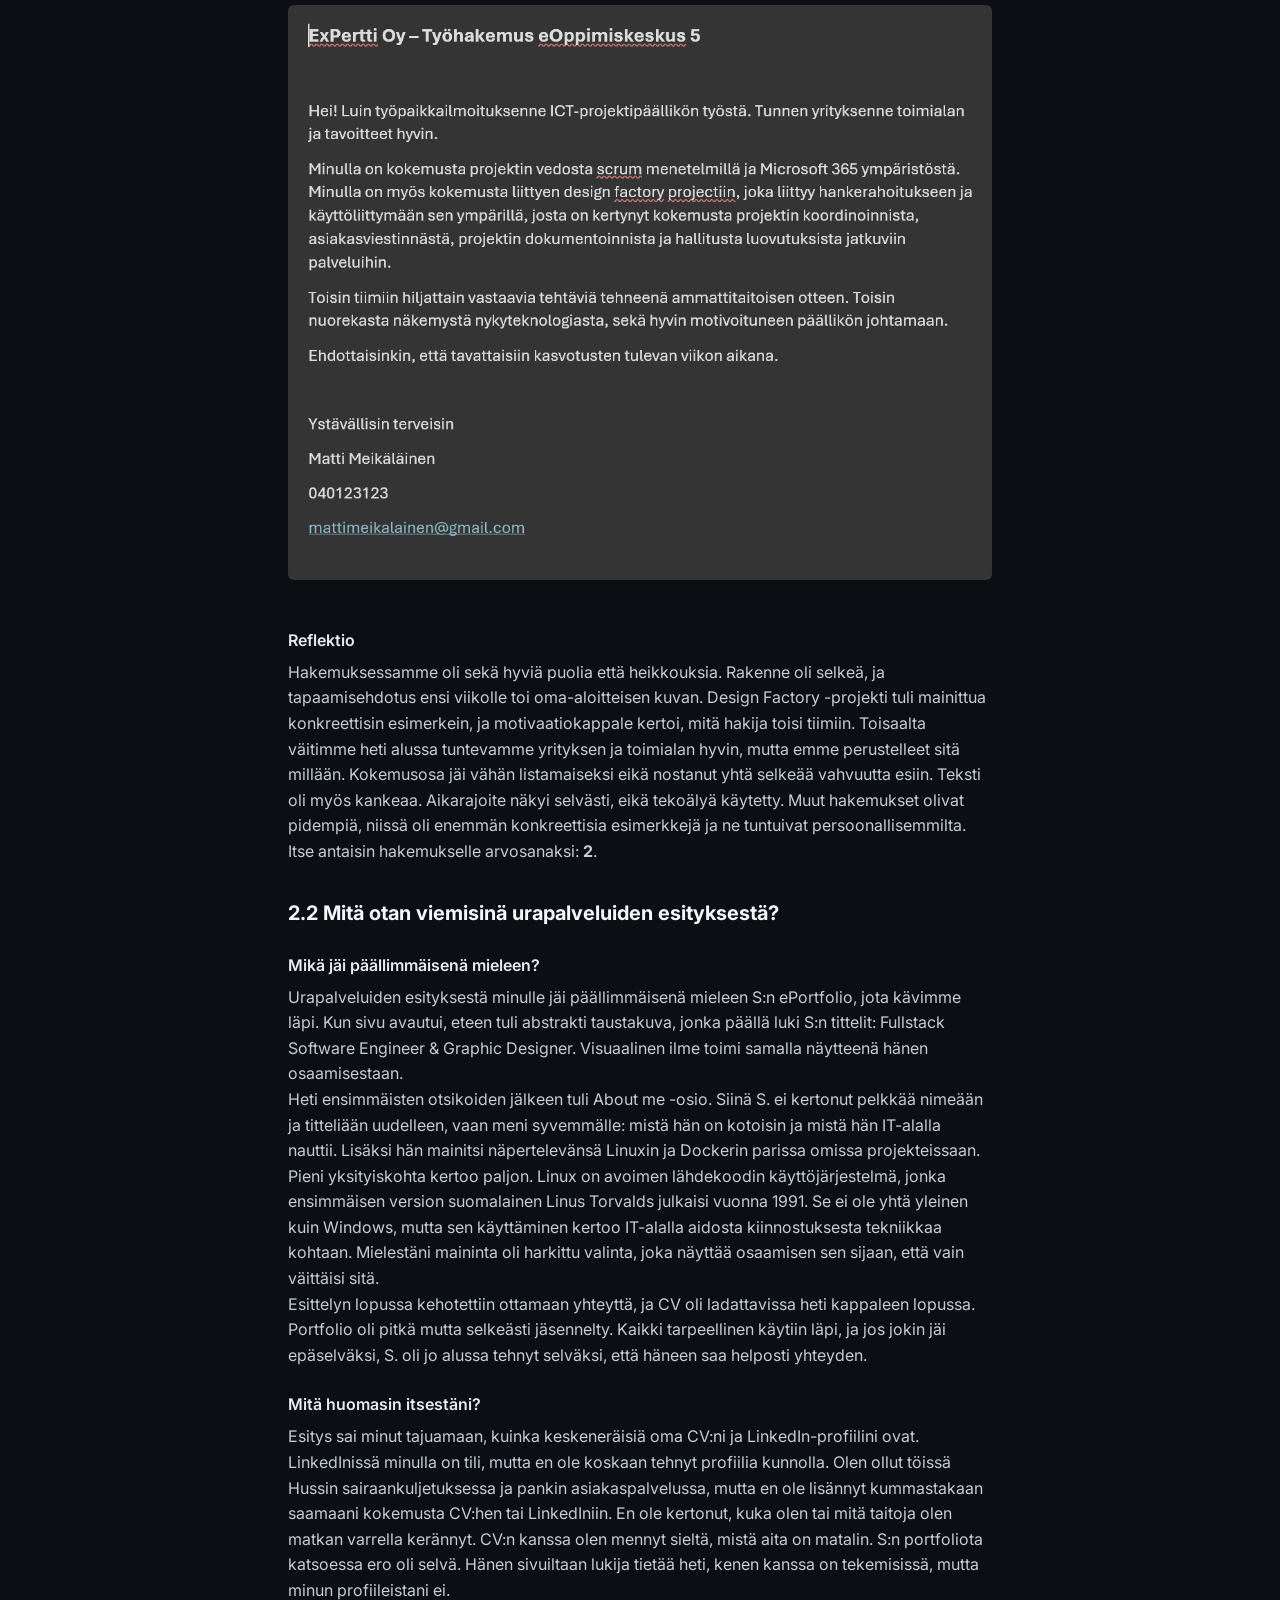
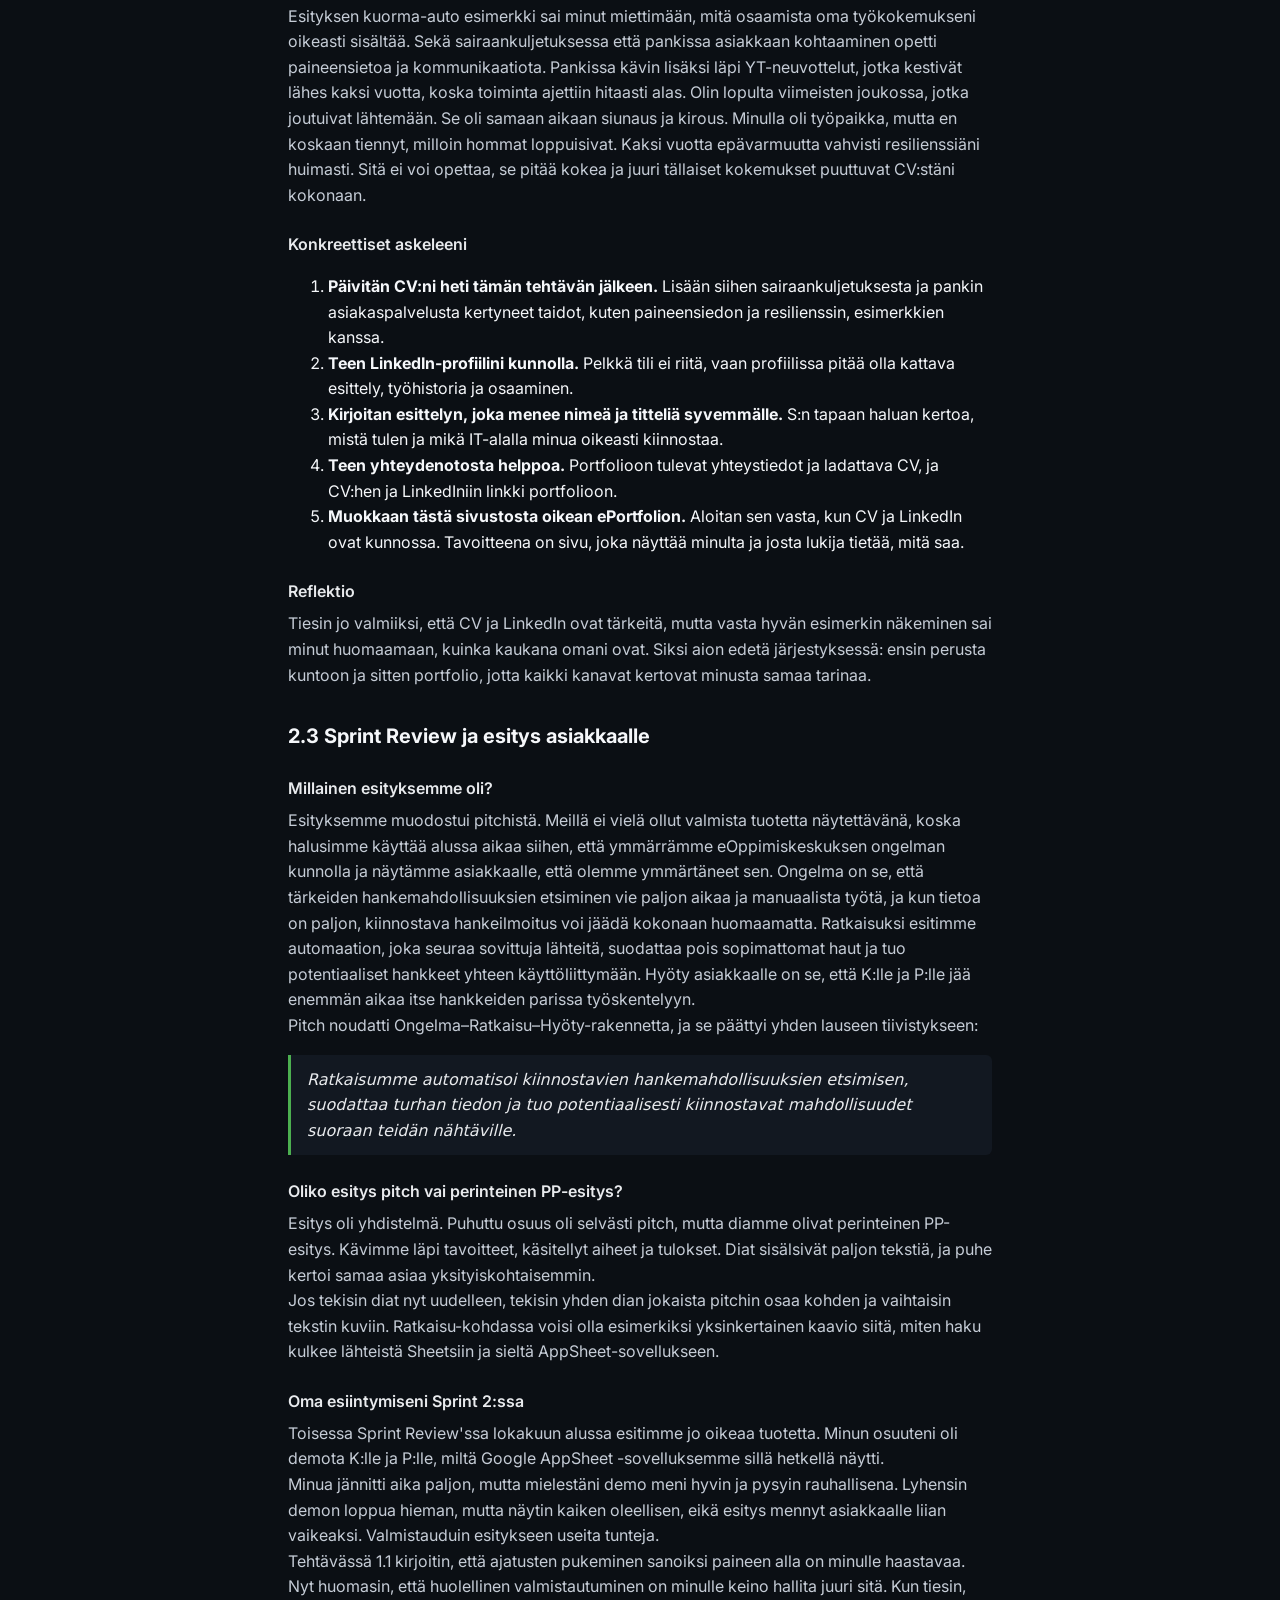
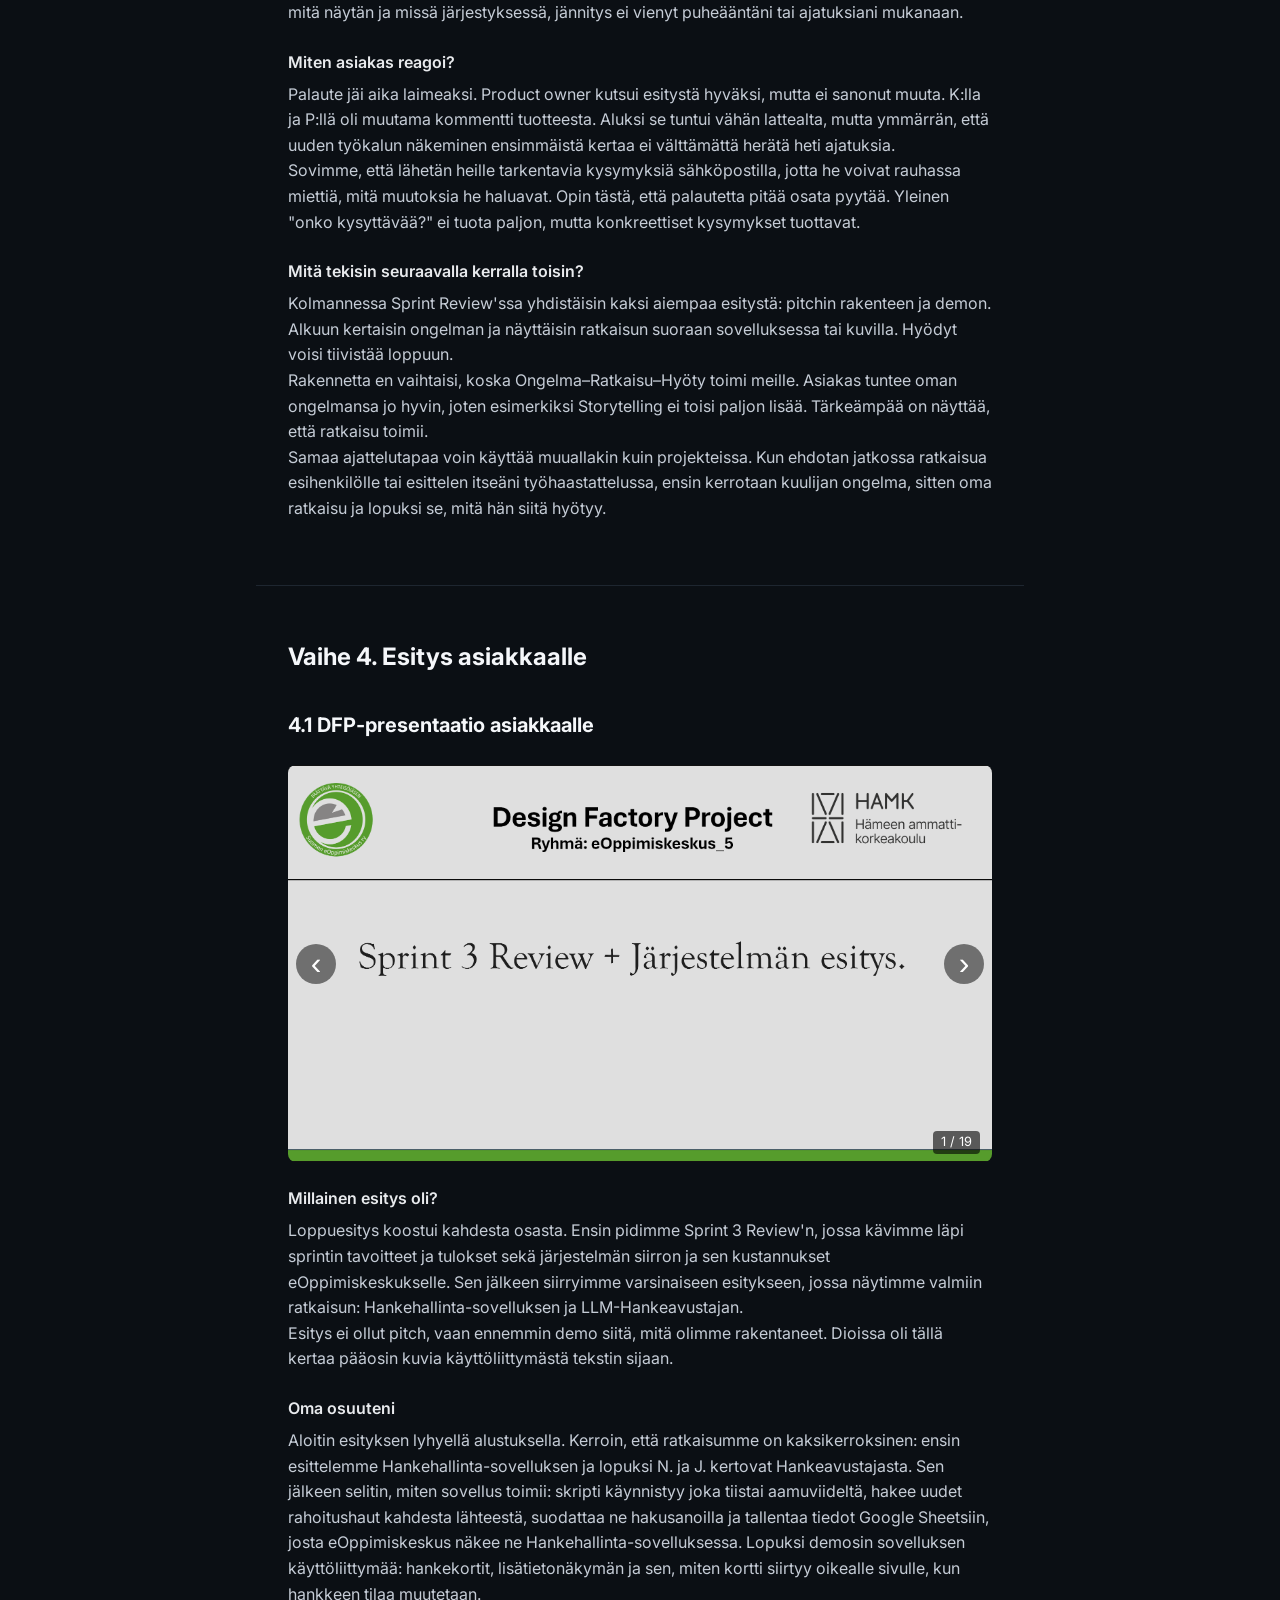
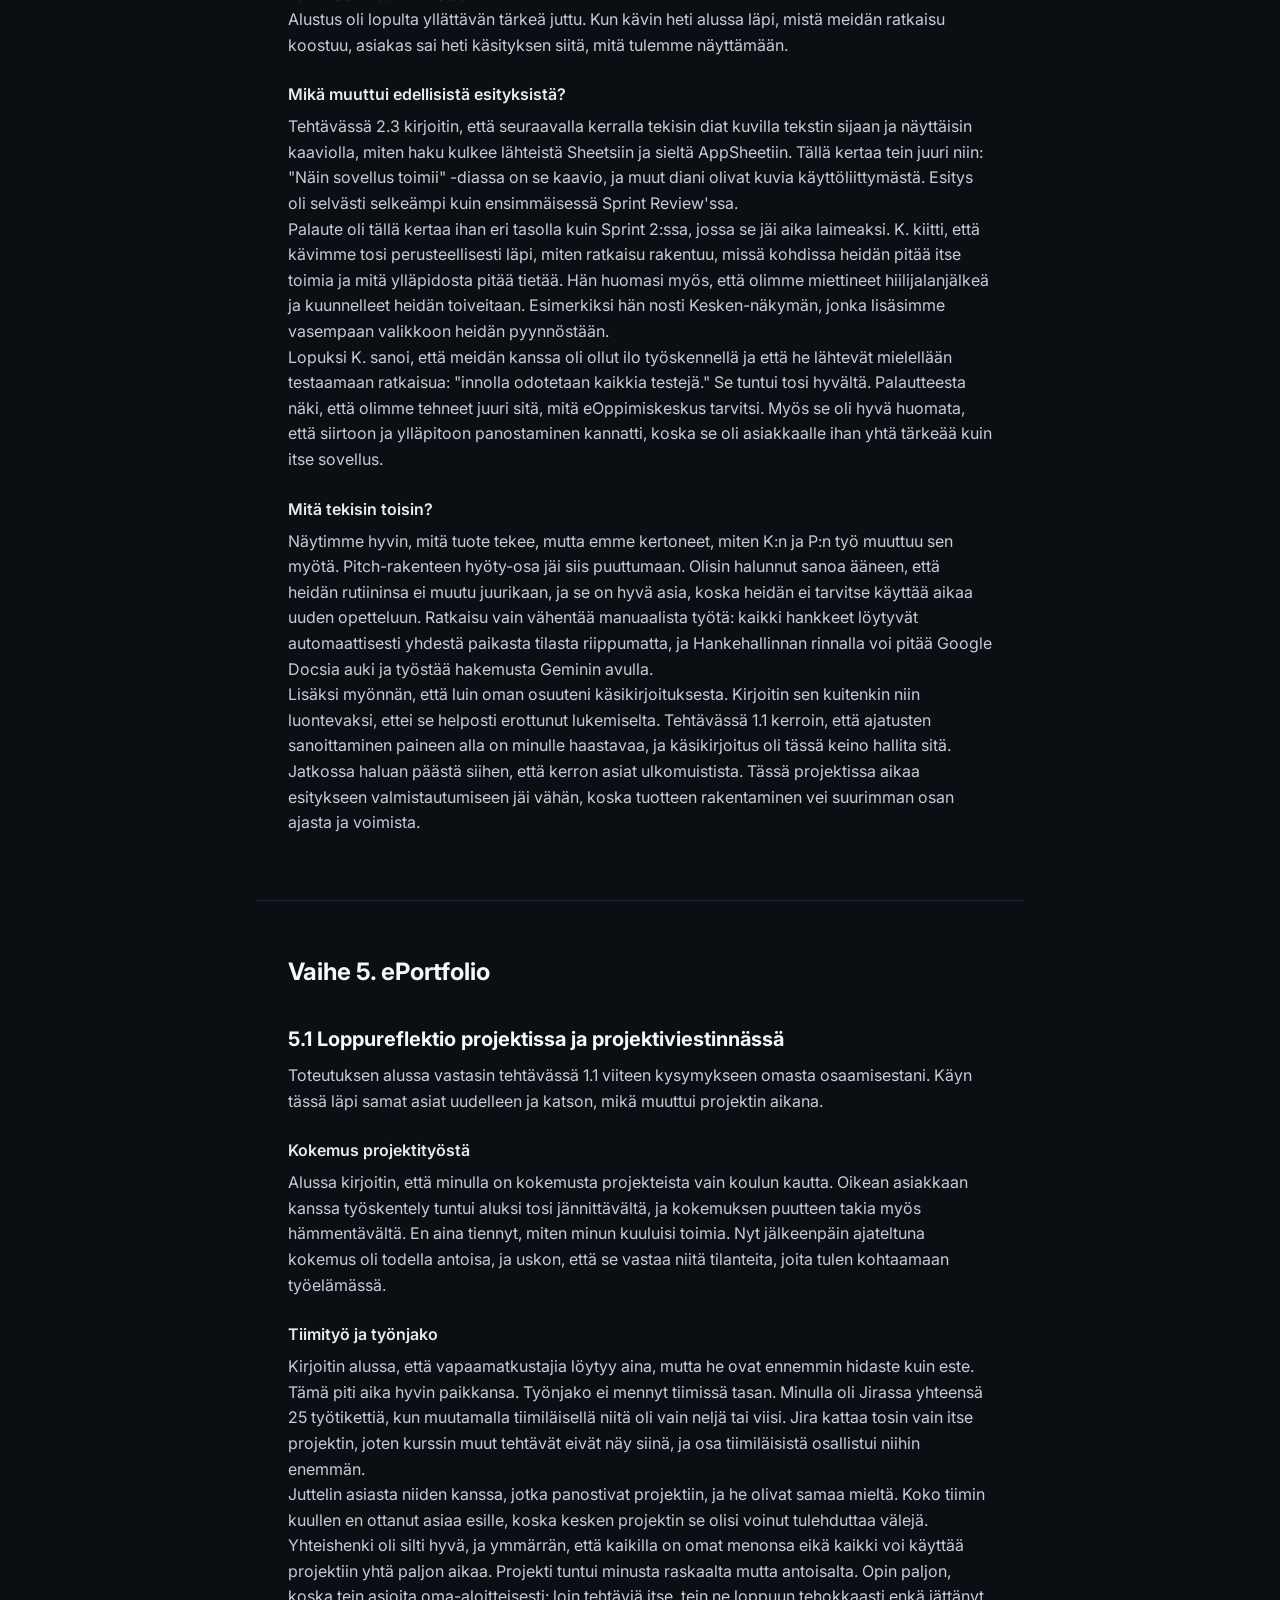
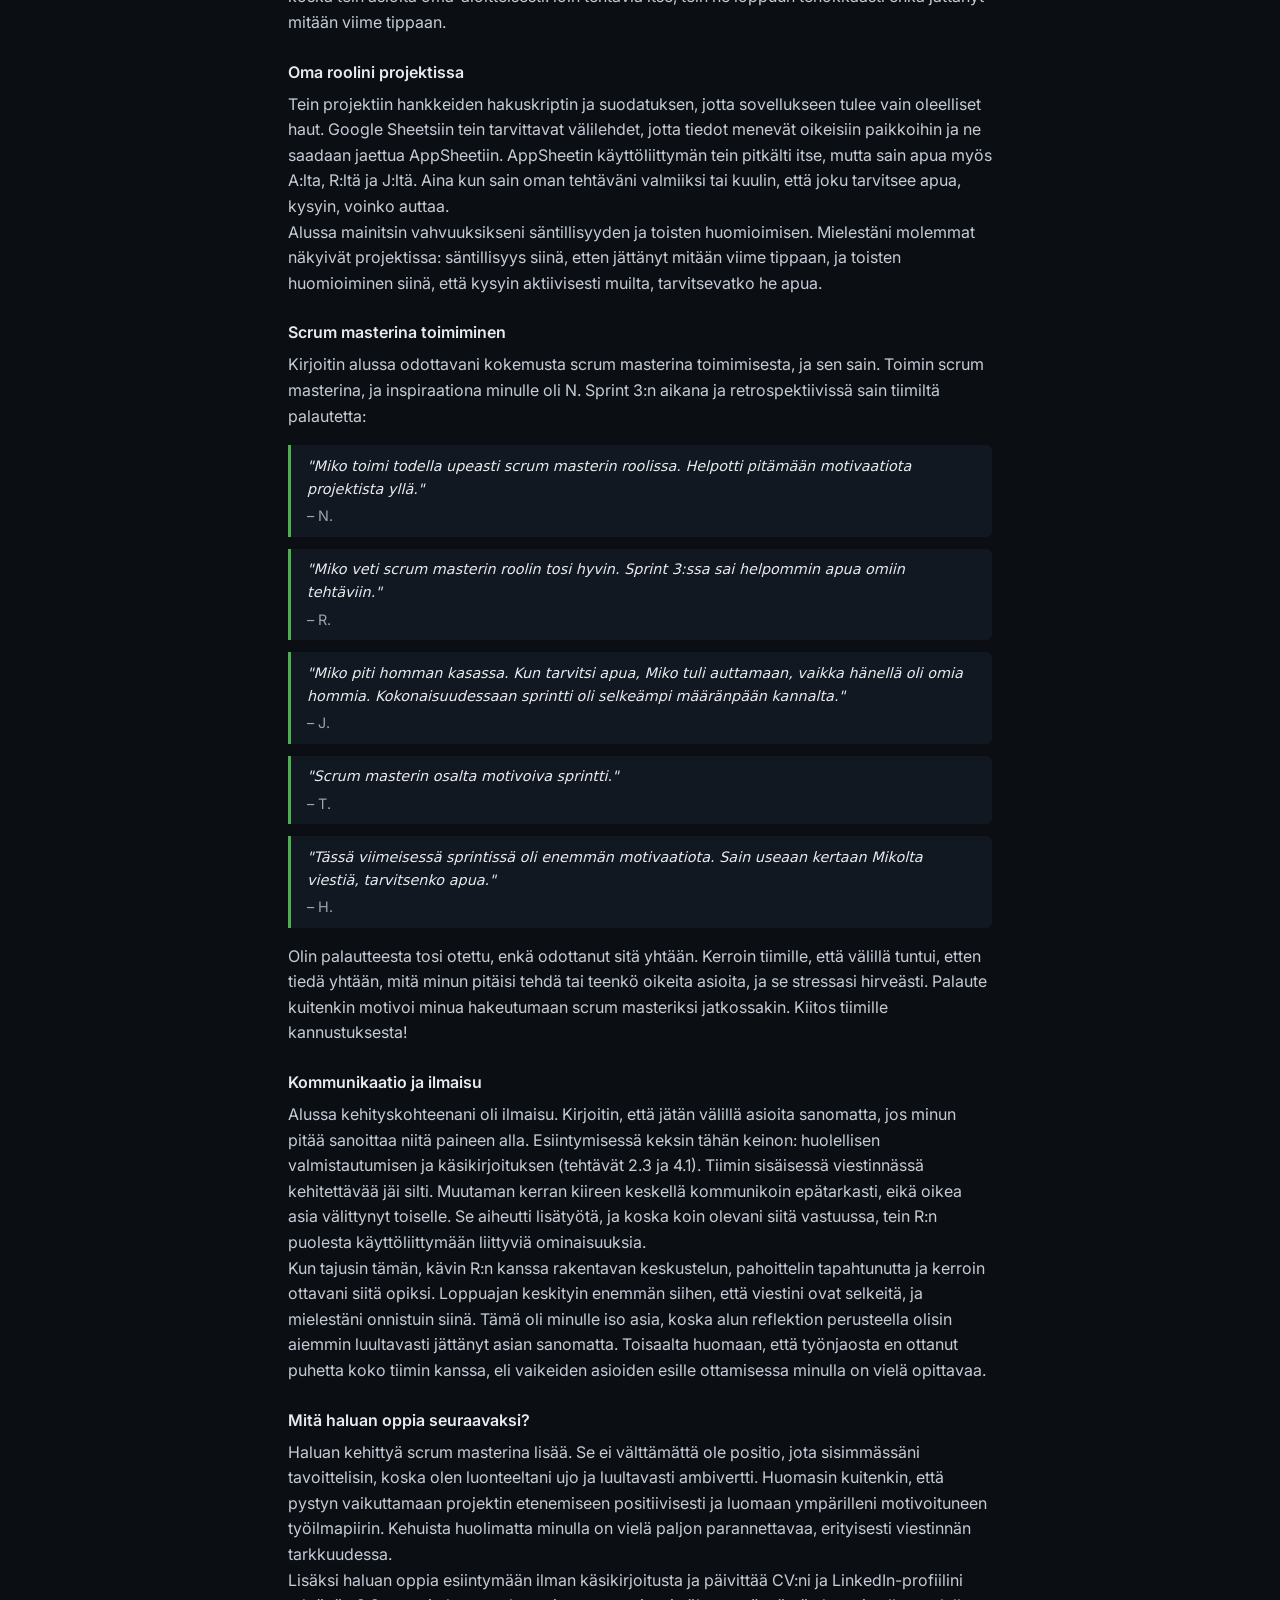
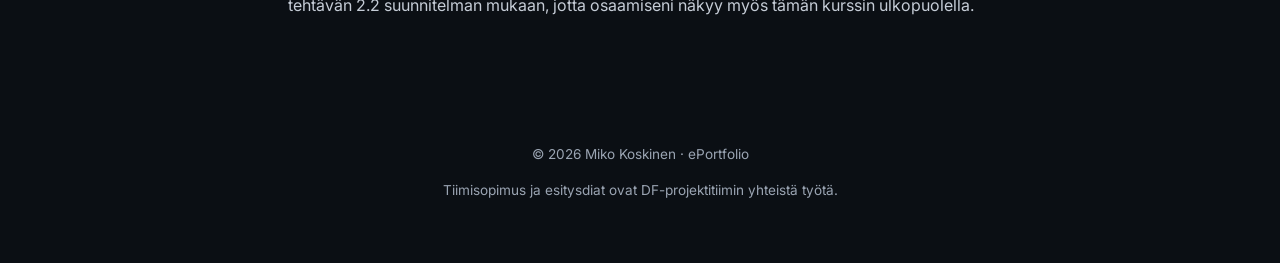
==== commit 5ce85216: "Viimeistely Lisätty tekoälyn käyttö  alkuun" ====
--- a/index.html
+++ b/index.html
@@ -22,6 +22,14 @@
         lyhentänyt kaikki etunimet pelkkään ensimmäiseen kirjaimeen. Samasta
         syystä olen poistanut kuvista nimet, sähköpostiosoitteet ja linkit.
       </p>
+      <p class="huomautus">
+        <strong>Tekoälyn käyttö:</strong> Portfolion sisältö, eli kokemukset,
+        havainnot ja reflektio, perustuu omiin ajatuksiini ja muistiinpanoihini.
+        Käytin Claudea apuna tekstien jäsentelyssä, sanamuodoissa ja
+        kielenhuollossa sekä sivuston HTML-, CSS- ja JavaScript-koodin
+        tekemisessä. Kävin kaikki tekstit itse läpi ja muokkasin niitä, jotta ne
+        vastaavat omaa näkemystäni.
+      </p>
     </header>
 
     <section class="pohja" id="tehtava-1-2">
@@ -322,10 +330,9 @@
             sairaankuljetuksessa ja pankin asiakaspalvelussa, mutta en ole
             lisännyt kummastakaan saamaani kokemusta CV:hen tai LinkedIniin. En
             ole kertonut, kuka olen tai mitä taitoja olen matkan varrella
-            kerännyt. CV:n kanssa olen mennyt sieltä, mistä aita on matalin.
-            S:n portfoliota katsoessa ero oli selvä. Hänen sivuiltaan lukija
-            tietää heti, kenen kanssa on tekemisissä, mutta minun profiileistani
-            ei.
+            kerännyt. CV:n kanssa olen mennyt sieltä, mistä aita on matalin. S:n
+            portfoliota katsoessa ero oli selvä. Hänen sivuiltaan lukija tietää
+            heti, kenen kanssa on tekemisissä, mutta minun profiileistani ei.
           </p>
           <p>
             Esityksen kuorma-auto esimerkki sai minut miettimään, mitä osaamista
@@ -397,8 +404,8 @@
             hankeilmoitus voi jäädä kokonaan huomaamatta. Ratkaisuksi esitimme
             automaation, joka seuraa sovittuja lähteitä, suodattaa pois
             sopimattomat haut ja tuo potentiaaliset hankkeet yhteen
-            käyttöliittymään. Hyöty asiakkaalle on se, että K:lle ja P:lle
-            jää enemmän aikaa itse hankkeiden parissa työskentelyyn.
+            käyttöliittymään. Hyöty asiakkaalle on se, että K:lle ja P:lle jää
+            enemmän aikaa itse hankkeiden parissa työskentelyyn.
           </p>
           <p>
             Pitch noudatti Ongelma–Ratkaisu–Hyöty-rakennetta, ja se päättyi
@@ -427,8 +434,8 @@
           <h4>Oma esiintymiseni Sprint 2:ssa</h4>
           <p>
             Toisessa Sprint Review'ssa lokakuun alussa esitimme jo oikeaa
-            tuotetta. Minun osuuteni oli demota K:lle ja P:lle, miltä
-            Google AppSheet -sovelluksemme sillä hetkellä näytti.
+            tuotetta. Minun osuuteni oli demota K:lle ja P:lle, miltä Google
+            AppSheet -sovelluksemme sillä hetkellä näytti.
           </p>
           <p>
             Minua jännitti aika paljon, mutta mielestäni demo meni hyvin ja
@@ -602,10 +609,10 @@
           <p>
             Aloitin esityksen lyhyellä alustuksella. Kerroin, että ratkaisumme
             on kaksikerroksinen: ensin esittelemme Hankehallinta-sovelluksen ja
-            lopuksi N. ja J. kertovat Hankeavustajasta. Sen jälkeen
-            selitin, miten sovellus toimii: skripti käynnistyy joka tiistai
-            aamuviideltä, hakee uudet rahoitushaut kahdesta lähteestä, suodattaa
-            ne hakusanoilla ja tallentaa tiedot Google Sheetsiin, josta
+            lopuksi N. ja J. kertovat Hankeavustajasta. Sen jälkeen selitin,
+            miten sovellus toimii: skripti käynnistyy joka tiistai aamuviideltä,
+            hakee uudet rahoitushaut kahdesta lähteestä, suodattaa ne
+            hakusanoilla ja tallentaa tiedot Google Sheetsiin, josta
             eOppimiskeskus näkee ne Hankehallinta-sovelluksessa. Lopuksi demosin
             sovelluksen käyttöliittymää: hankekortit, lisätietonäkymän ja sen,
             miten kortti siirtyy oikealle sivulle, kun hankkeen tilaa muutetaan.
@@ -627,26 +634,26 @@
           </p>
           <p>
             Palaute oli tällä kertaa ihan eri tasolla kuin Sprint 2:ssa, jossa
-            se jäi aika laimeaksi. K. kiitti, että kävimme tosi
-            perusteellisesti läpi, miten ratkaisu rakentuu, missä kohdissa
-            heidän pitää itse toimia ja mitä ylläpidosta pitää tietää. Hän
-            huomasi myös, että olimme miettineet hiilijalanjälkeä ja kuunnelleet
-            heidän toiveitaan. Esimerkiksi hän nosti Kesken-näkymän, jonka
-            lisäsimme vasempaan valikkoon heidän pyynnöstään.
-          </p>
-          <p>
-            Lopuksi K. sanoi, että meidän kanssa oli ollut ilo työskennellä
-            ja että he lähtevät mielellään testaamaan ratkaisua: "innolla
-            odotetaan kaikkia testejä." Se tuntui tosi hyvältä. Palautteesta
-            näki, että olimme tehneet juuri sitä, mitä eOppimiskeskus tarvitsi.
-            Myös se oli hyvä huomata, että siirtoon ja ylläpitoon panostaminen
-            kannatti, koska se oli asiakkaalle ihan yhtä tärkeää kuin itse
-            sovellus.
+            se jäi aika laimeaksi. K. kiitti, että kävimme tosi perusteellisesti
+            läpi, miten ratkaisu rakentuu, missä kohdissa heidän pitää itse
+            toimia ja mitä ylläpidosta pitää tietää. Hän huomasi myös, että
+            olimme miettineet hiilijalanjälkeä ja kuunnelleet heidän toiveitaan.
+            Esimerkiksi hän nosti Kesken-näkymän, jonka lisäsimme vasempaan
+            valikkoon heidän pyynnöstään.
+          </p>
+          <p>
+            Lopuksi K. sanoi, että meidän kanssa oli ollut ilo työskennellä ja
+            että he lähtevät mielellään testaamaan ratkaisua: "innolla odotetaan
+            kaikkia testejä." Se tuntui tosi hyvältä. Palautteesta näki, että
+            olimme tehneet juuri sitä, mitä eOppimiskeskus tarvitsi. Myös se oli
+            hyvä huomata, että siirtoon ja ylläpitoon panostaminen kannatti,
+            koska se oli asiakkaalle ihan yhtä tärkeää kuin itse sovellus.
           </p>
 
           <h4>Mitä tekisin toisin?</h4>
           <p>
-            Näytimme hyvin, mitä tuote tekee, mutta emme kertoneet, miten K:n ja P:n työ muuttuu sen myötä. Pitch-rakenteen hyöty-osa jäi siis
+            Näytimme hyvin, mitä tuote tekee, mutta emme kertoneet, miten K:n ja
+            P:n työ muuttuu sen myötä. Pitch-rakenteen hyöty-osa jäi siis
             puuttumaan. Olisin halunnut sanoa ääneen, että heidän rutiininsa ei
             muutu juurikaan, ja se on hyvä asia, koska heidän ei tarvitse
             käyttää aikaa uuden opetteluun. Ratkaisu vain vähentää manuaalista
@@ -716,8 +723,9 @@
             sovellukseen tulee vain oleelliset haut. Google Sheetsiin tein
             tarvittavat välilehdet, jotta tiedot menevät oikeisiin paikkoihin ja
             ne saadaan jaettua AppSheetiin. AppSheetin käyttöliittymän tein
-            pitkälti itse, mutta sain apua myös A:lta, R:ltä ja J:ltä. Aina kun sain oman tehtäväni valmiiksi tai kuulin, että
-            joku tarvitsee apua, kysyin, voinko auttaa.
+            pitkälti itse, mutta sain apua myös A:lta, R:ltä ja J:ltä. Aina kun
+            sain oman tehtäväni valmiiksi tai kuulin, että joku tarvitsee apua,
+            kysyin, voinko auttaa.
           </p>
           <p>
             Alussa mainitsin vahvuuksikseni säntillisyyden ja toisten
@@ -729,8 +737,8 @@
           <h4>Scrum masterina toimiminen</h4>
           <p>
             Kirjoitin alussa odottavani kokemusta scrum masterina toimimisesta,
-            ja sen sain. Toimin scrum masterina, ja inspiraationa minulle oli N. Sprint 3:n aikana ja retrospektiivissä sain tiimiltä
-            palautetta:
+            ja sen sain. Toimin scrum masterina, ja inspiraationa minulle oli N.
+            Sprint 3:n aikana ja retrospektiivissä sain tiimiltä palautetta:
           </p>
           <ul class="palautteet">
             <li>
@@ -811,15 +819,6 @@
             CV:ni ja LinkedIn-profiilini tehtävän 2.2 suunnitelman mukaan, jotta
             osaamiseni näkyy myös tämän kurssin ulkopuolella.
           </p>
-          <h4>Tekoälyn käyttö</h4>
-          <p>
-            Portfolion sisältö, eli kokemukset, havainnot ja reflektio, perustuu
-            omiin ajatuksiini ja muistiinpanoihini. Käytin Claudea apuna
-            tekstien jäsentelyssä, sanamuodoissa ja kielenhuollossa sekä
-            sivuston HTML-, CSS- ja JavaScript-koodin tekemisessä. Kävin kaikki
-            tekstit itse läpi ja muokkasin niitä, jotta ne vastaavat omaa
-            näkemystäni.
-          </p>
         </article>
       </section>
     </main>
--- a/css/styles.css
+++ b/css/styles.css
@@ -249,3 +249,10 @@
   font-size: 0.85rem;
   border-radius: 0 6px 6px 0;
 }
+.huomautus + .huomautus {
+  margin-top: 0.75rem;
+}
+
+.huomautus strong {
+  color: #c5ccd6;
+}
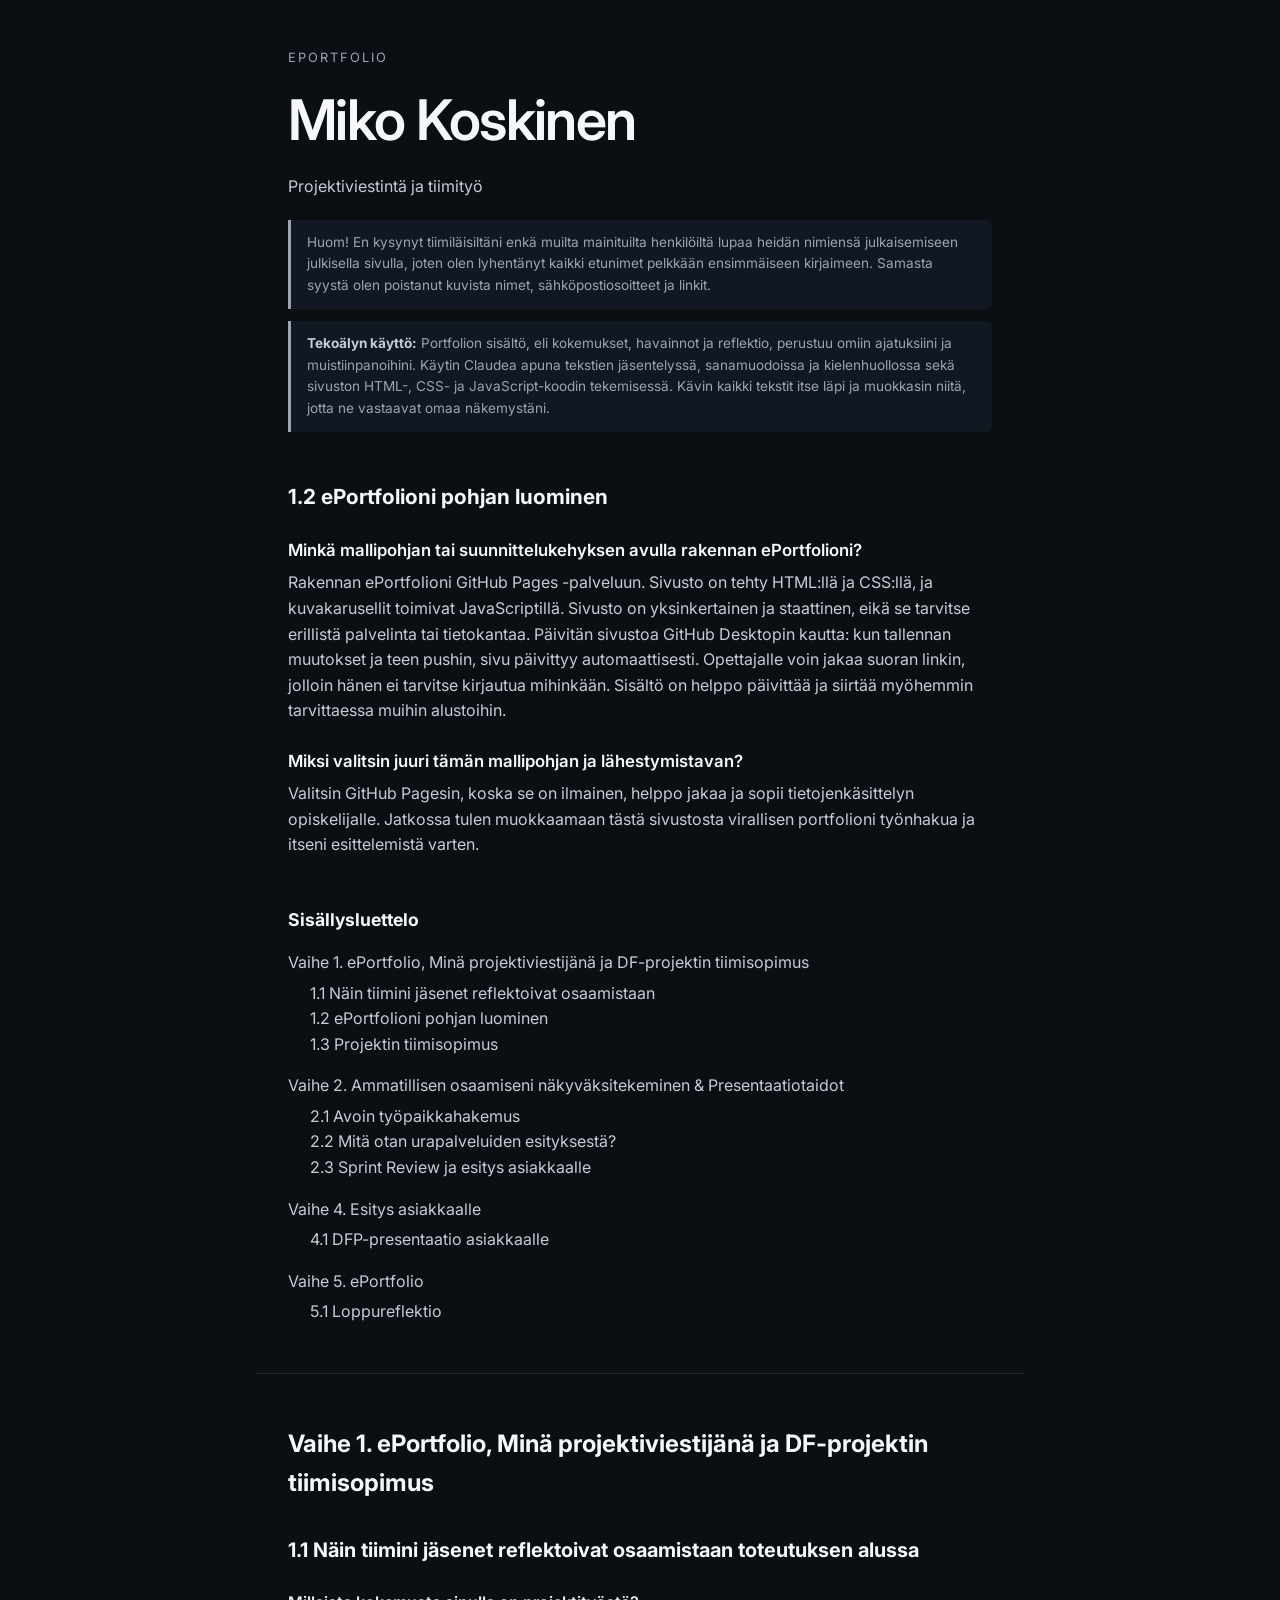
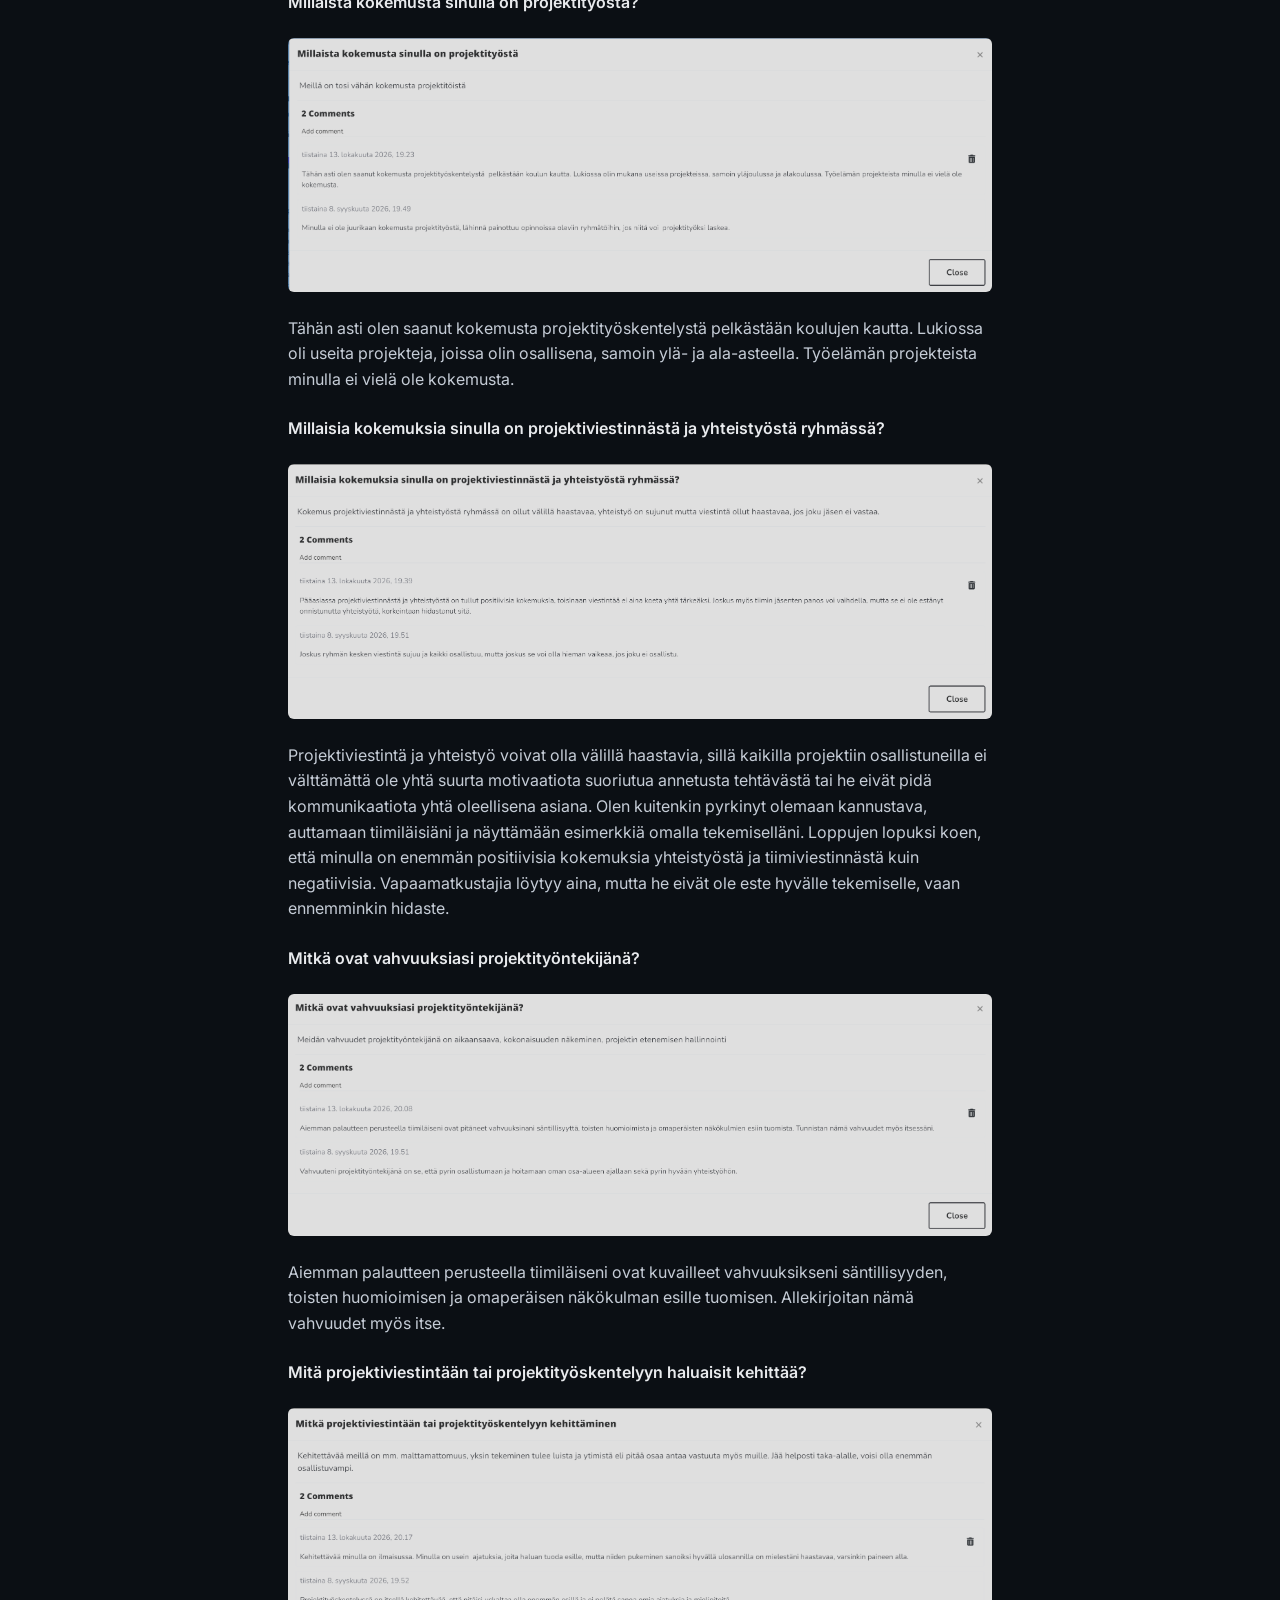
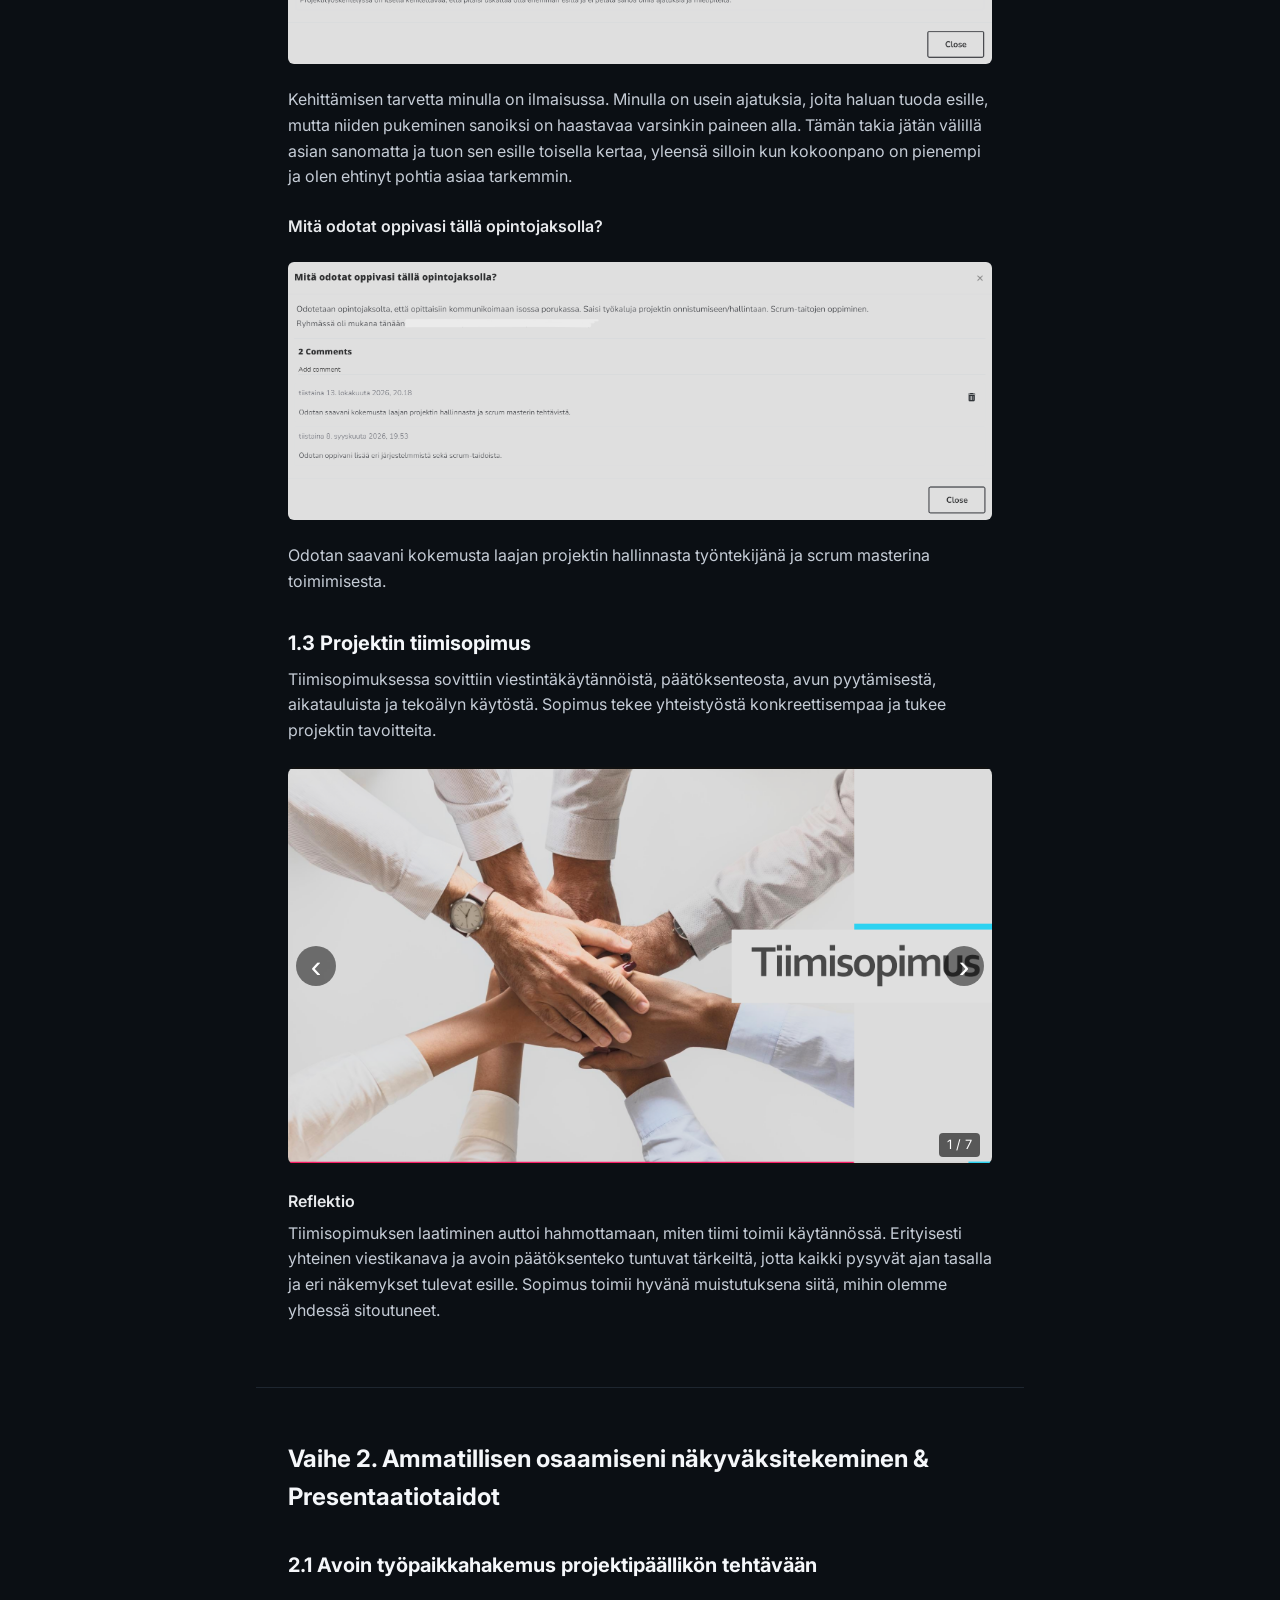
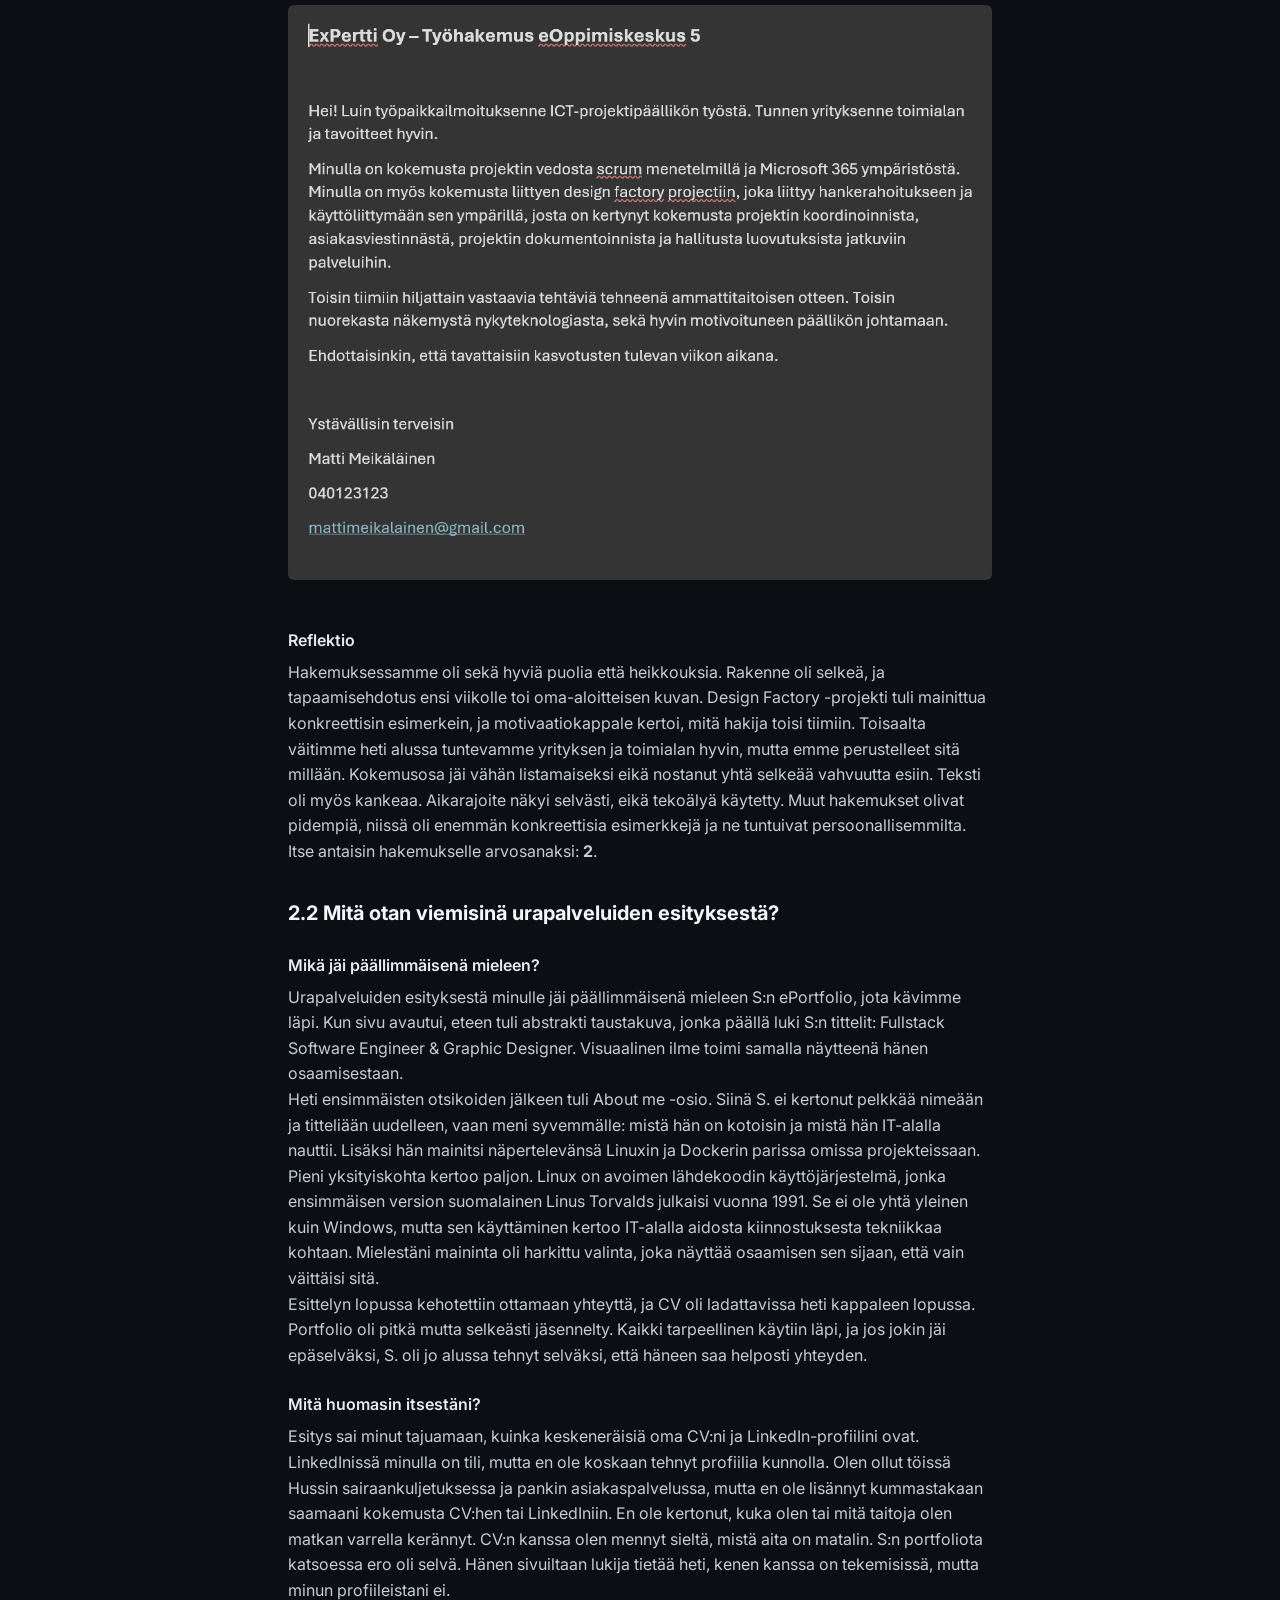
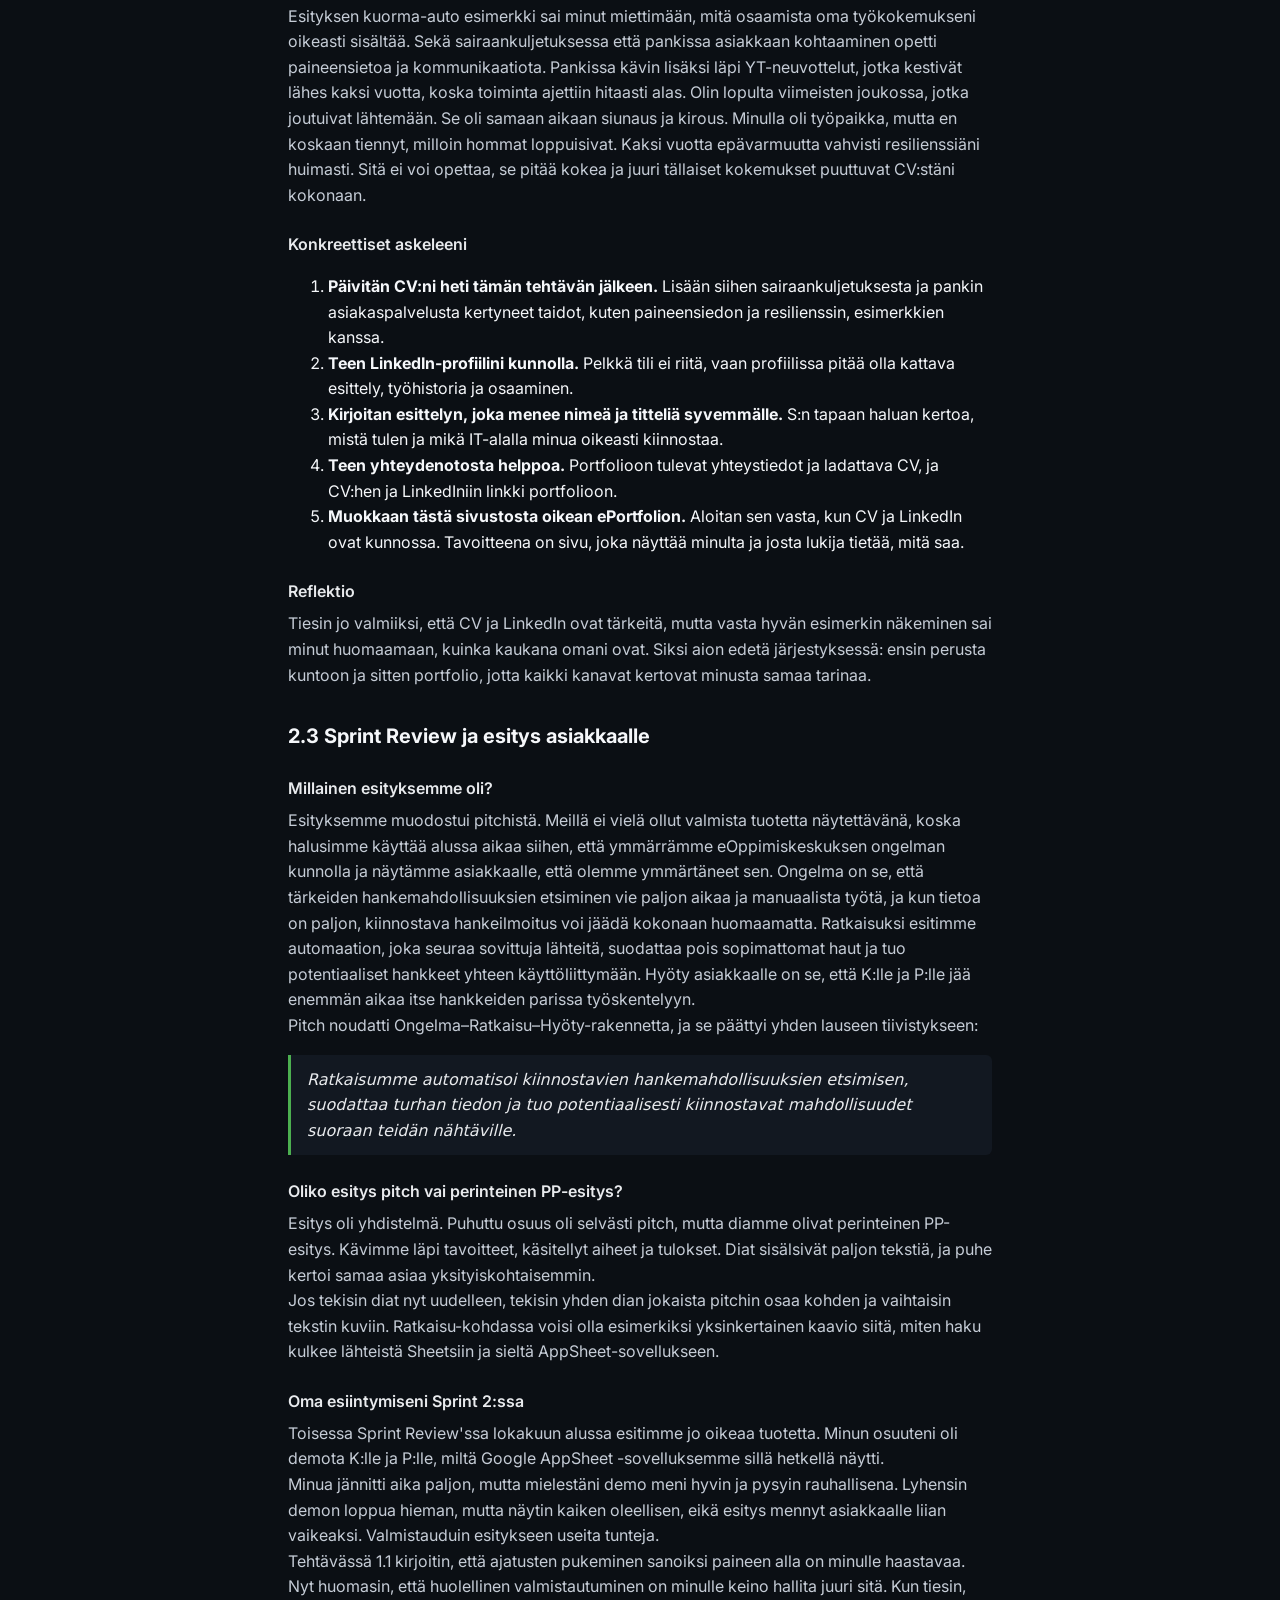
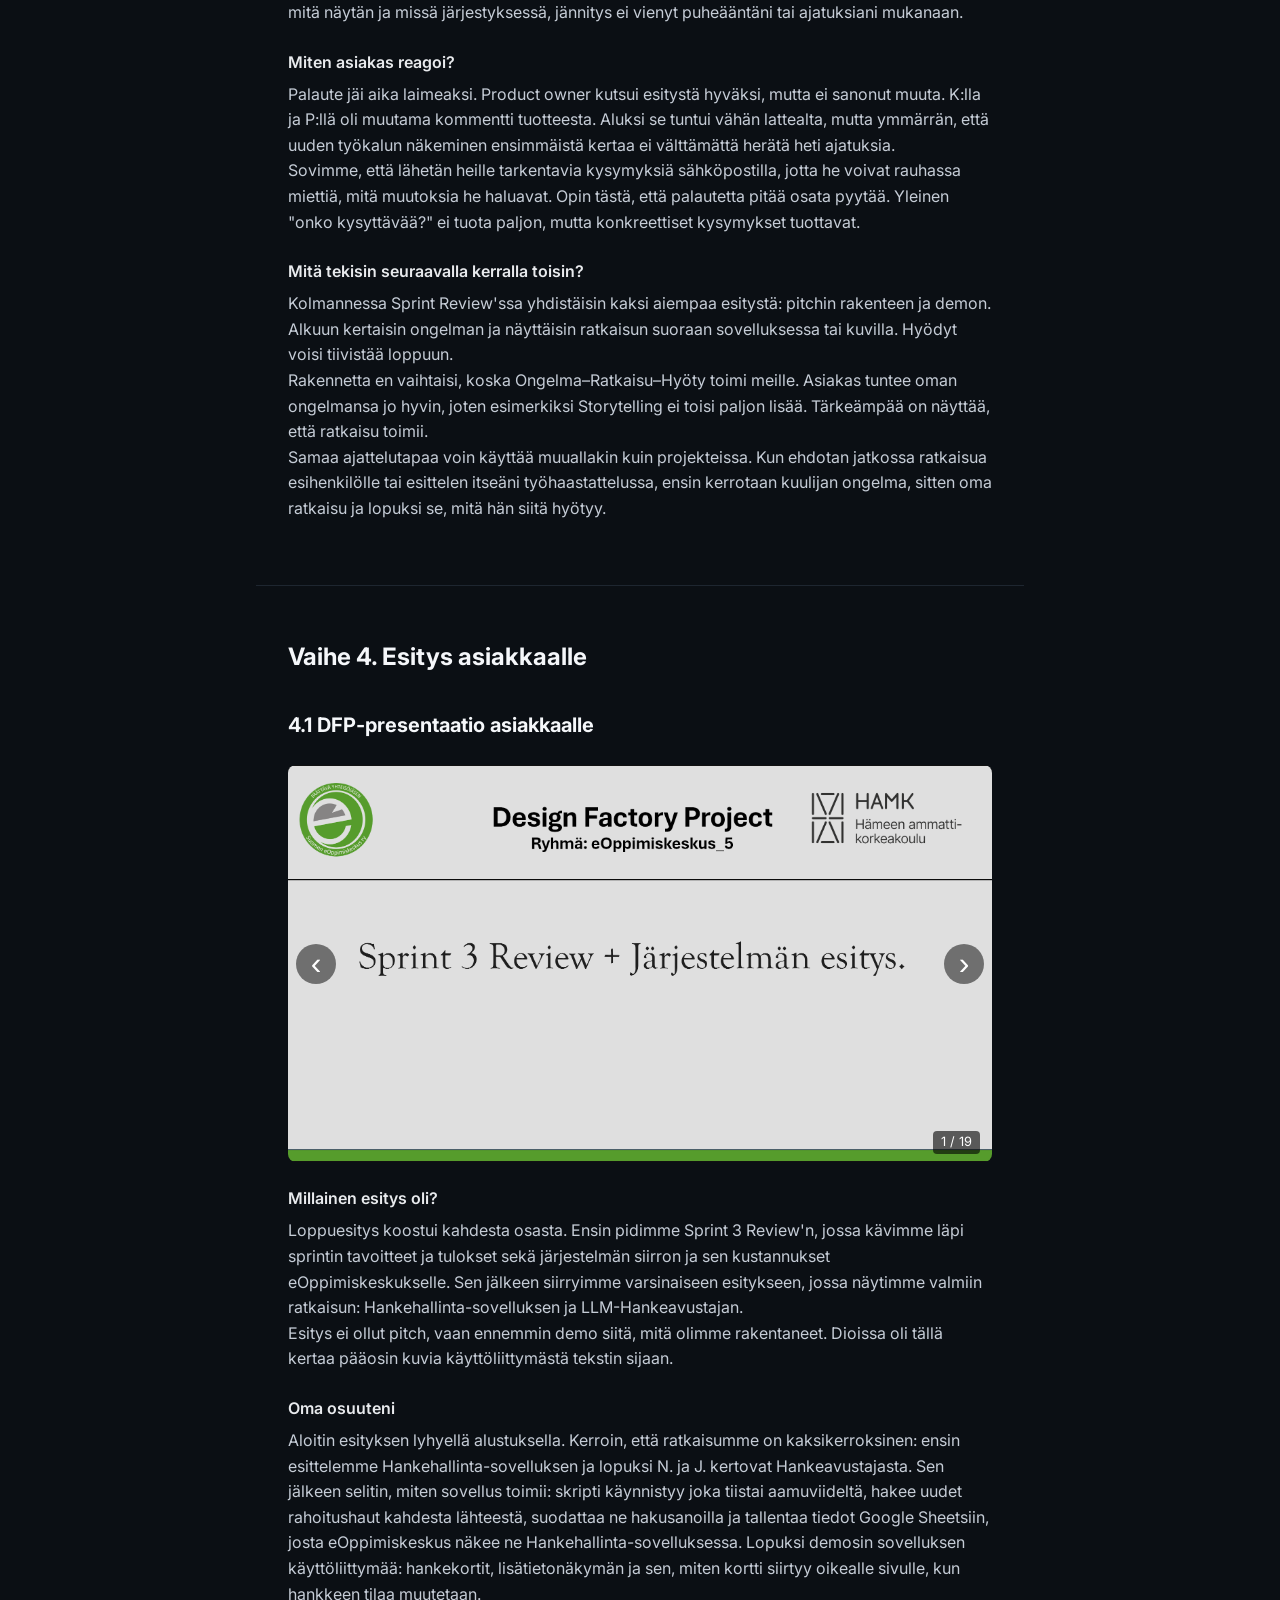
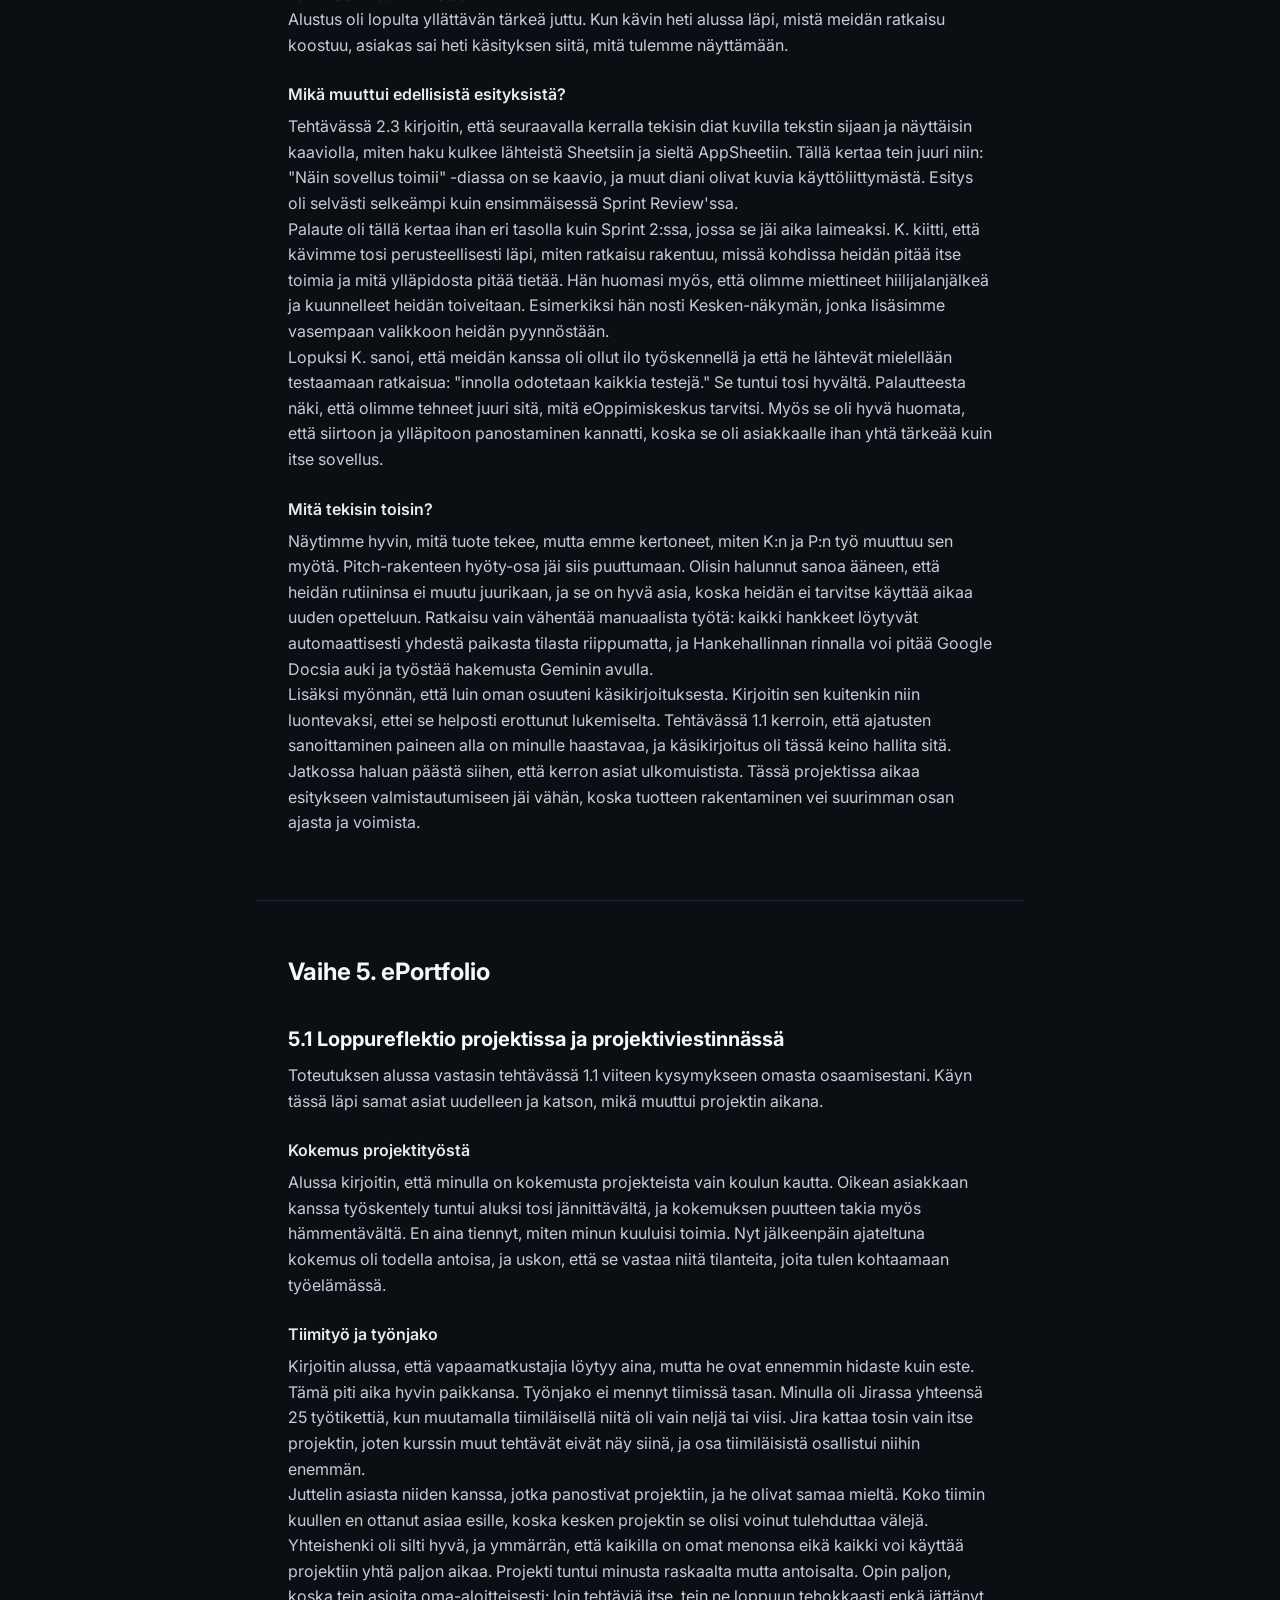
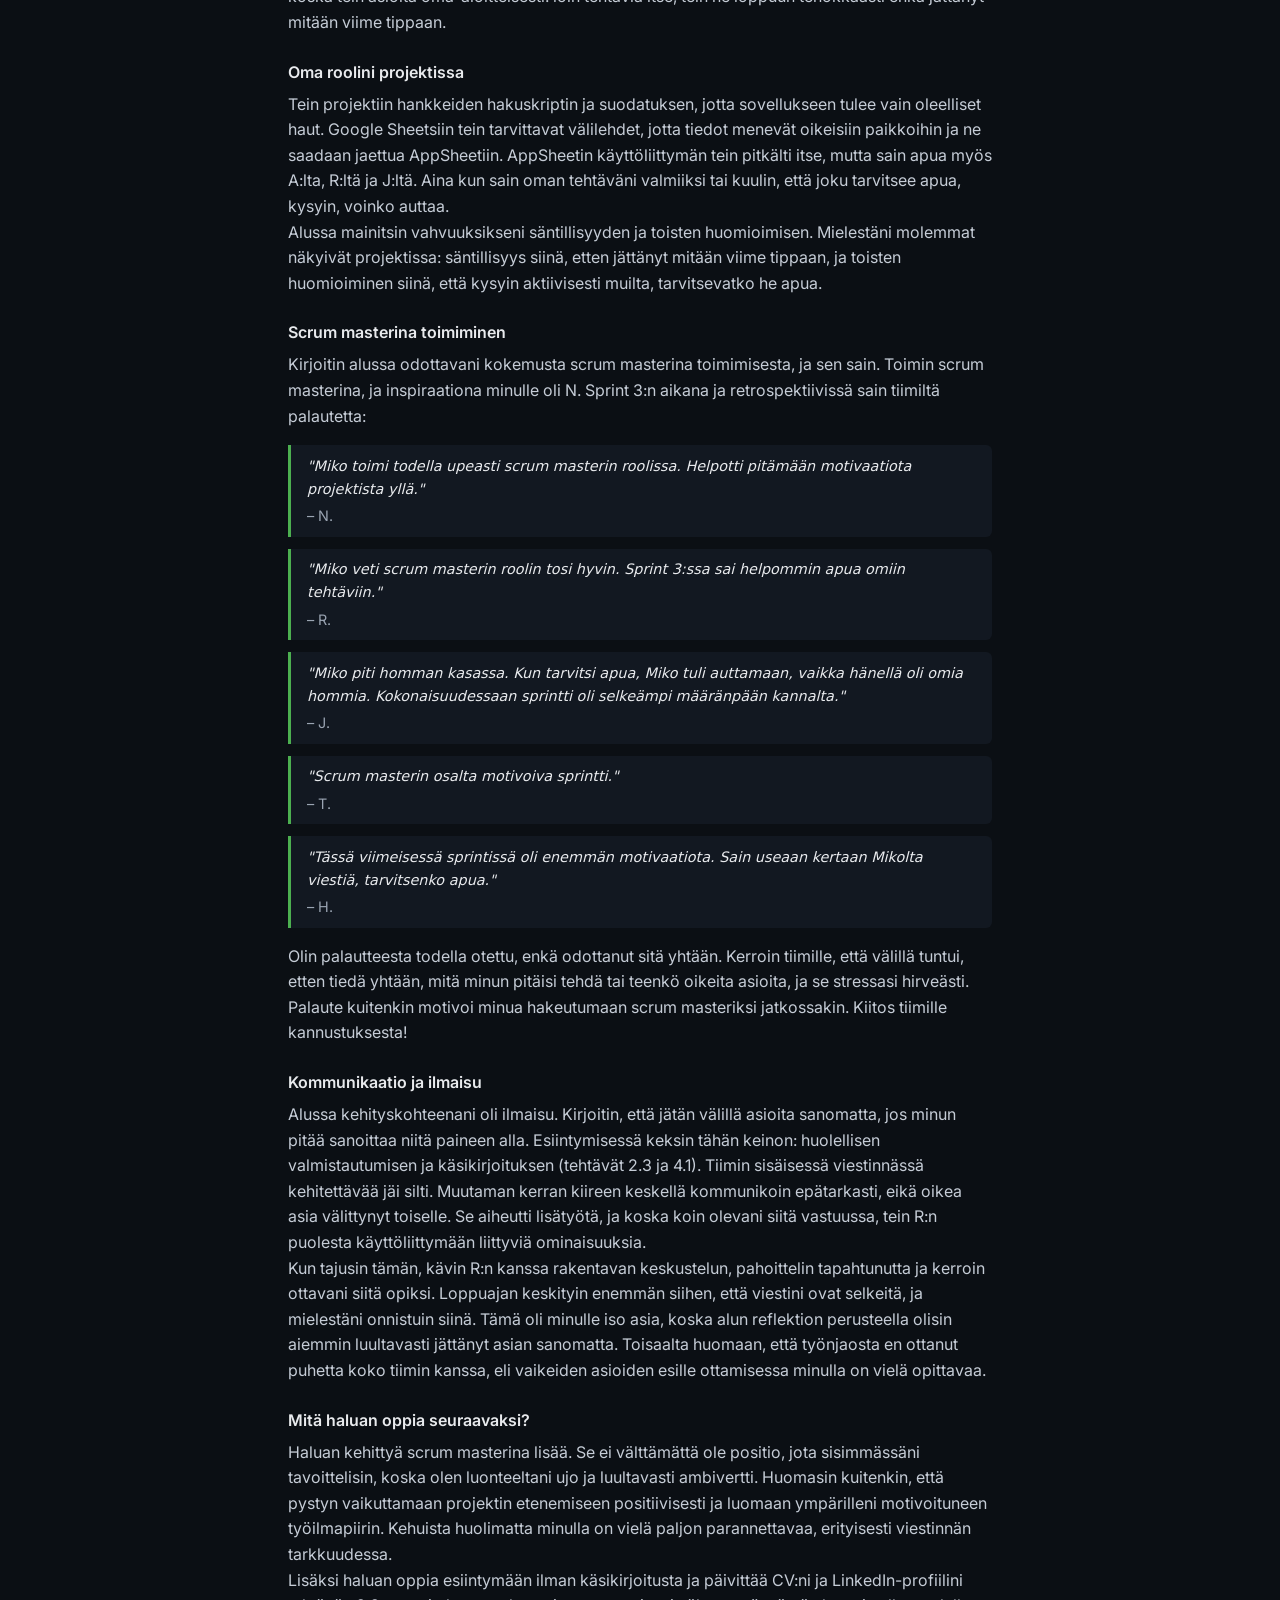
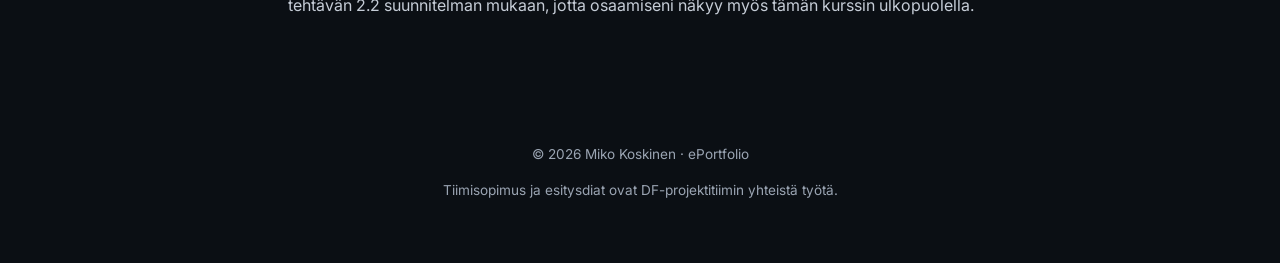
==== commit dacbd8ec: "Pieni lisäys Pieni update." ====
--- a/index.html
+++ b/index.html
@@ -775,11 +775,11 @@
             </li>
           </ul>
           <p>
-            Olin palautteesta tosi otettu, enkä odottanut sitä yhtään. Kerroin
-            tiimille, että välillä tuntui, etten tiedä yhtään, mitä minun
-            pitäisi tehdä tai teenkö oikeita asioita, ja se stressasi hirveästi.
-            Palaute kuitenkin motivoi minua hakeutumaan scrum masteriksi
-            jatkossakin. Kiitos tiimille kannustuksesta!
+            Olin palautteesta todella otettu, enkä odottanut sitä yhtään.
+            Kerroin tiimille, että välillä tuntui, etten tiedä yhtään, mitä
+            minun pitäisi tehdä tai teenkö oikeita asioita, ja se stressasi
+            hirveästi. Palaute kuitenkin motivoi minua hakeutumaan scrum
+            masteriksi jatkossakin. Kiitos tiimille kannustuksesta!
           </p>
 
           <h4>Kommunikaatio ja ilmaisu</h4>
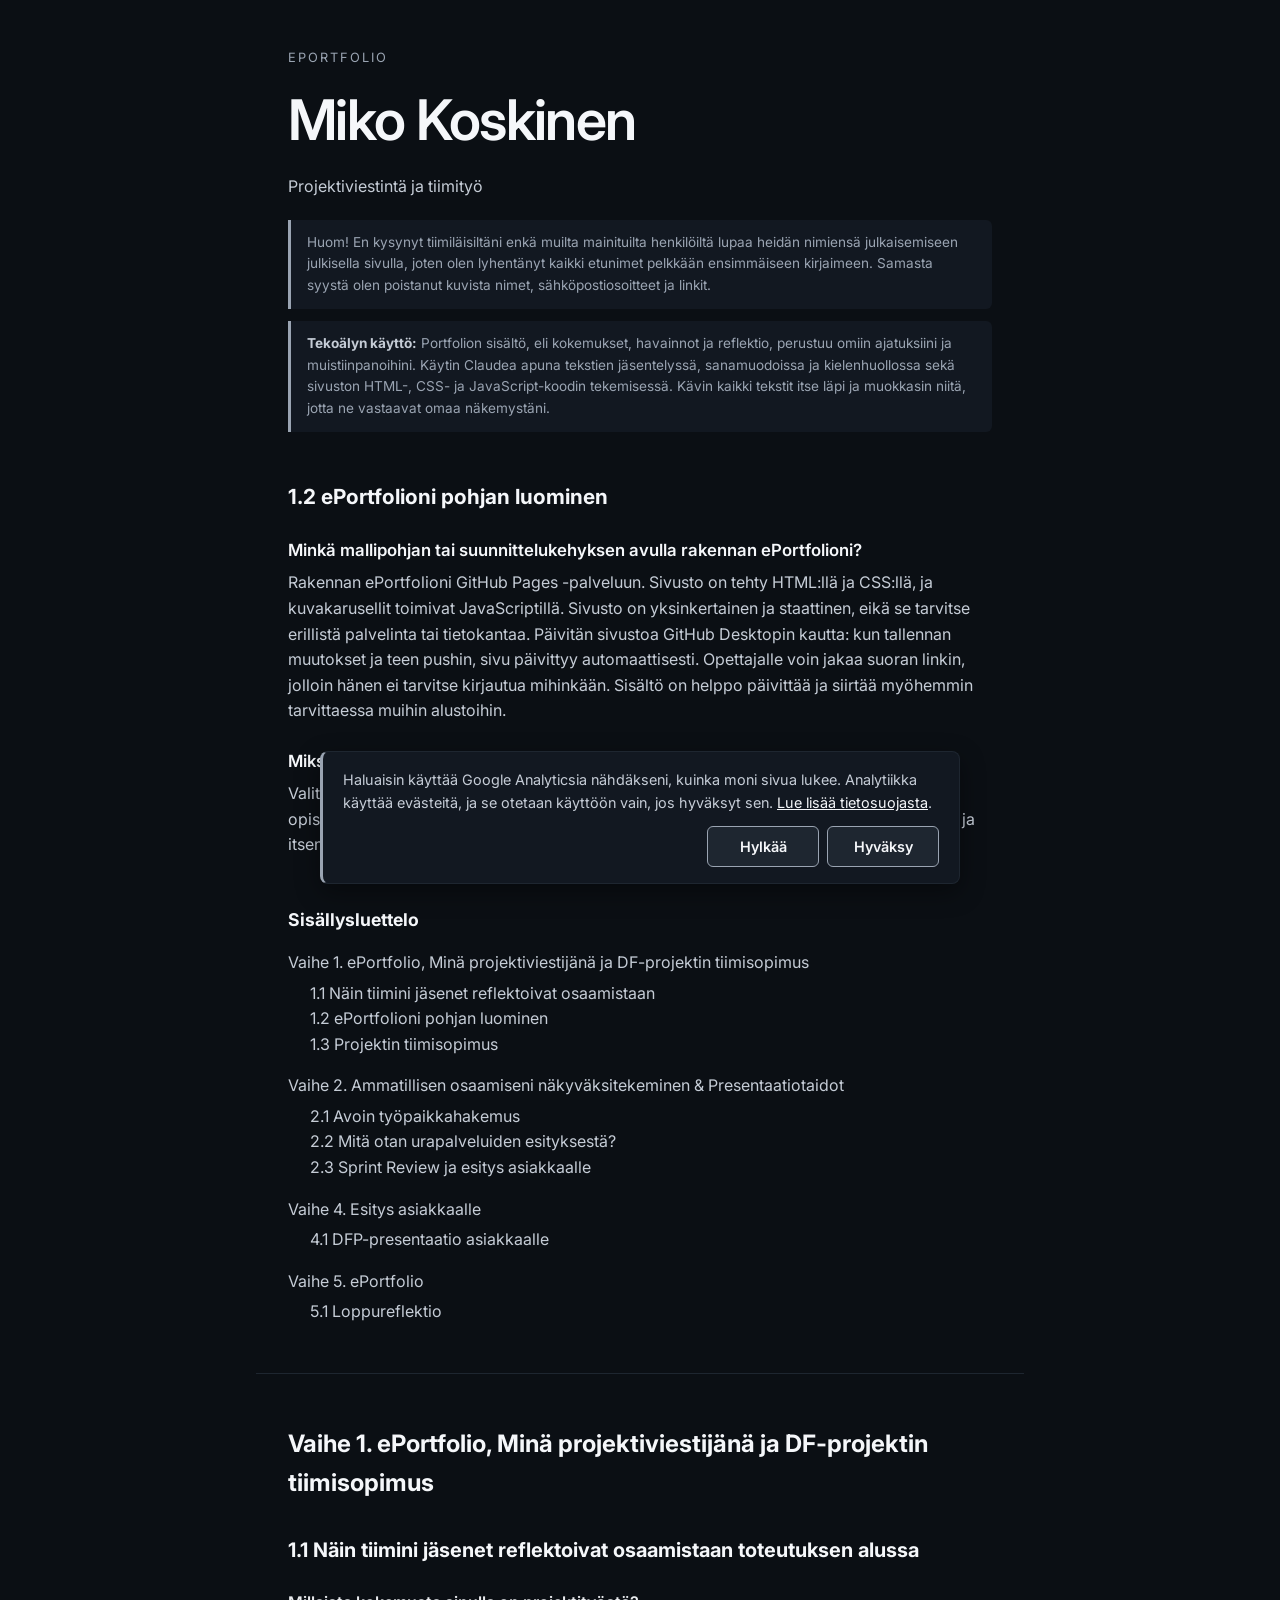
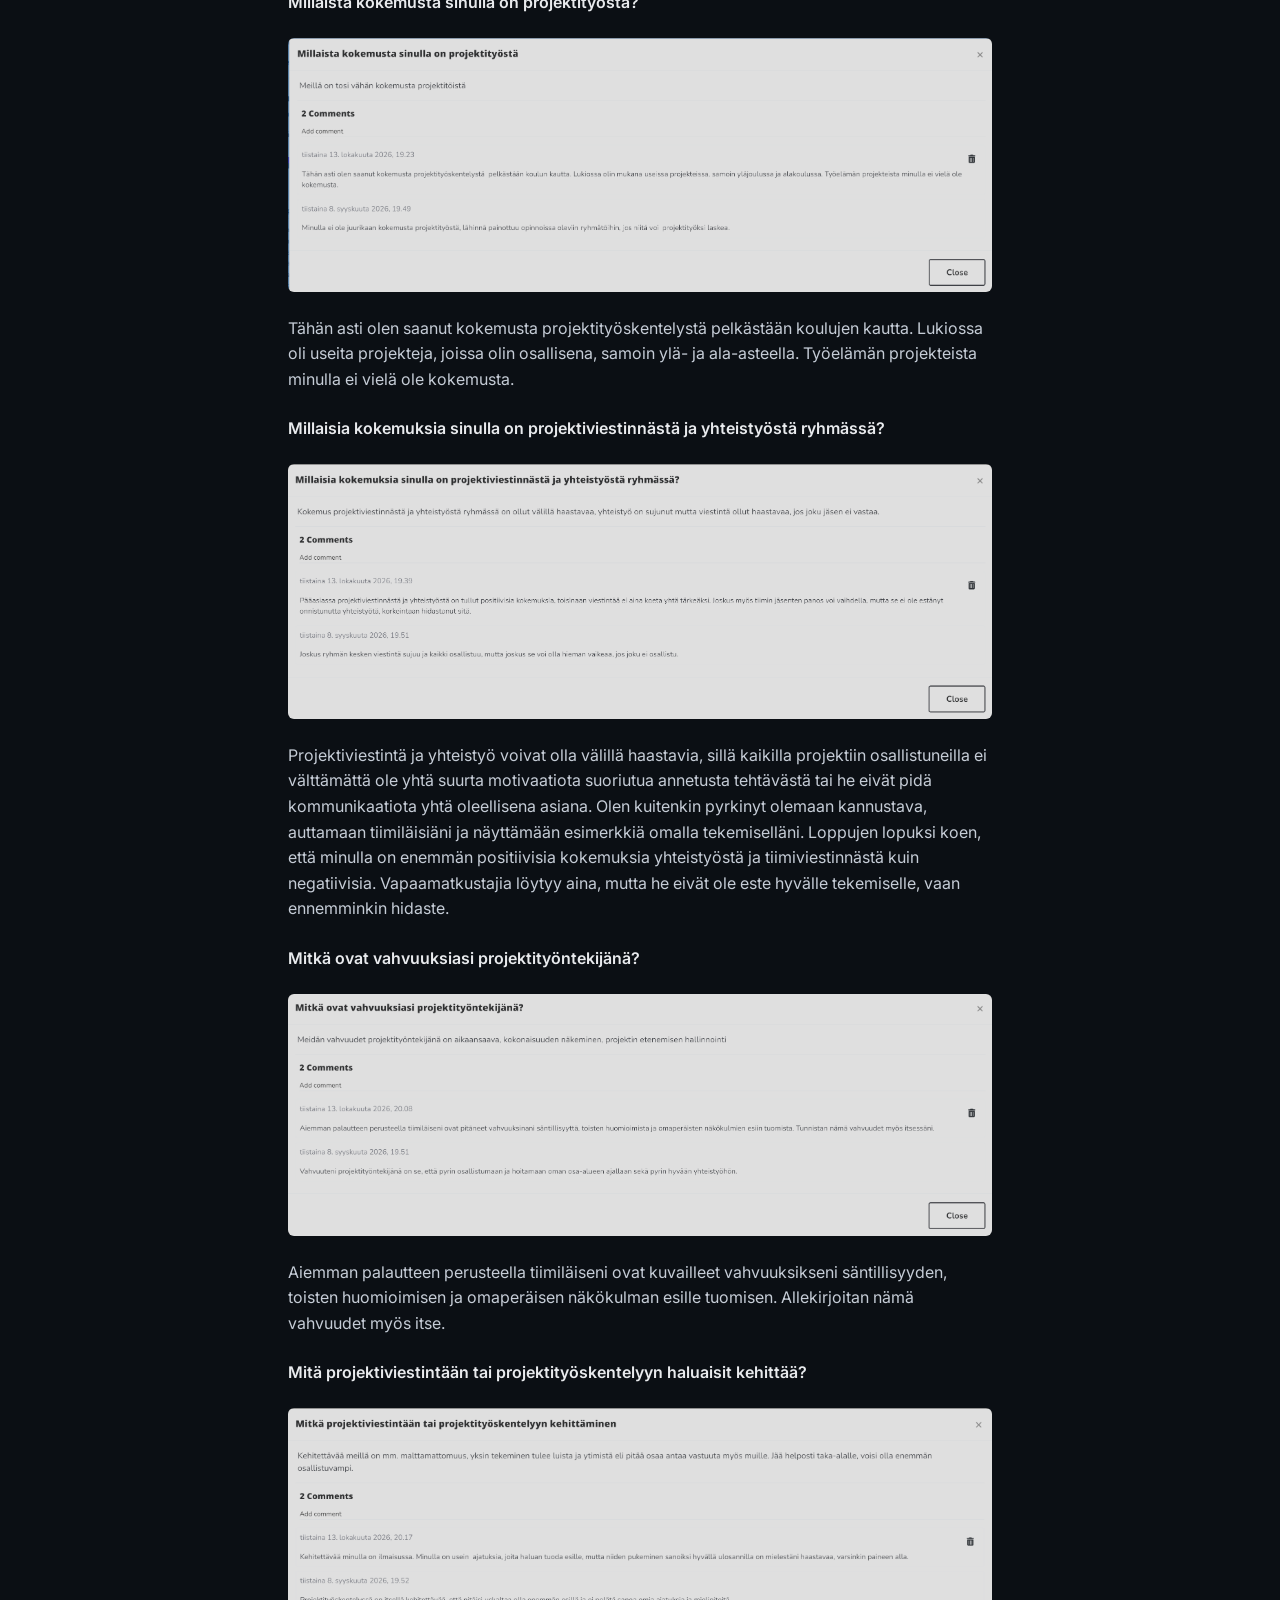
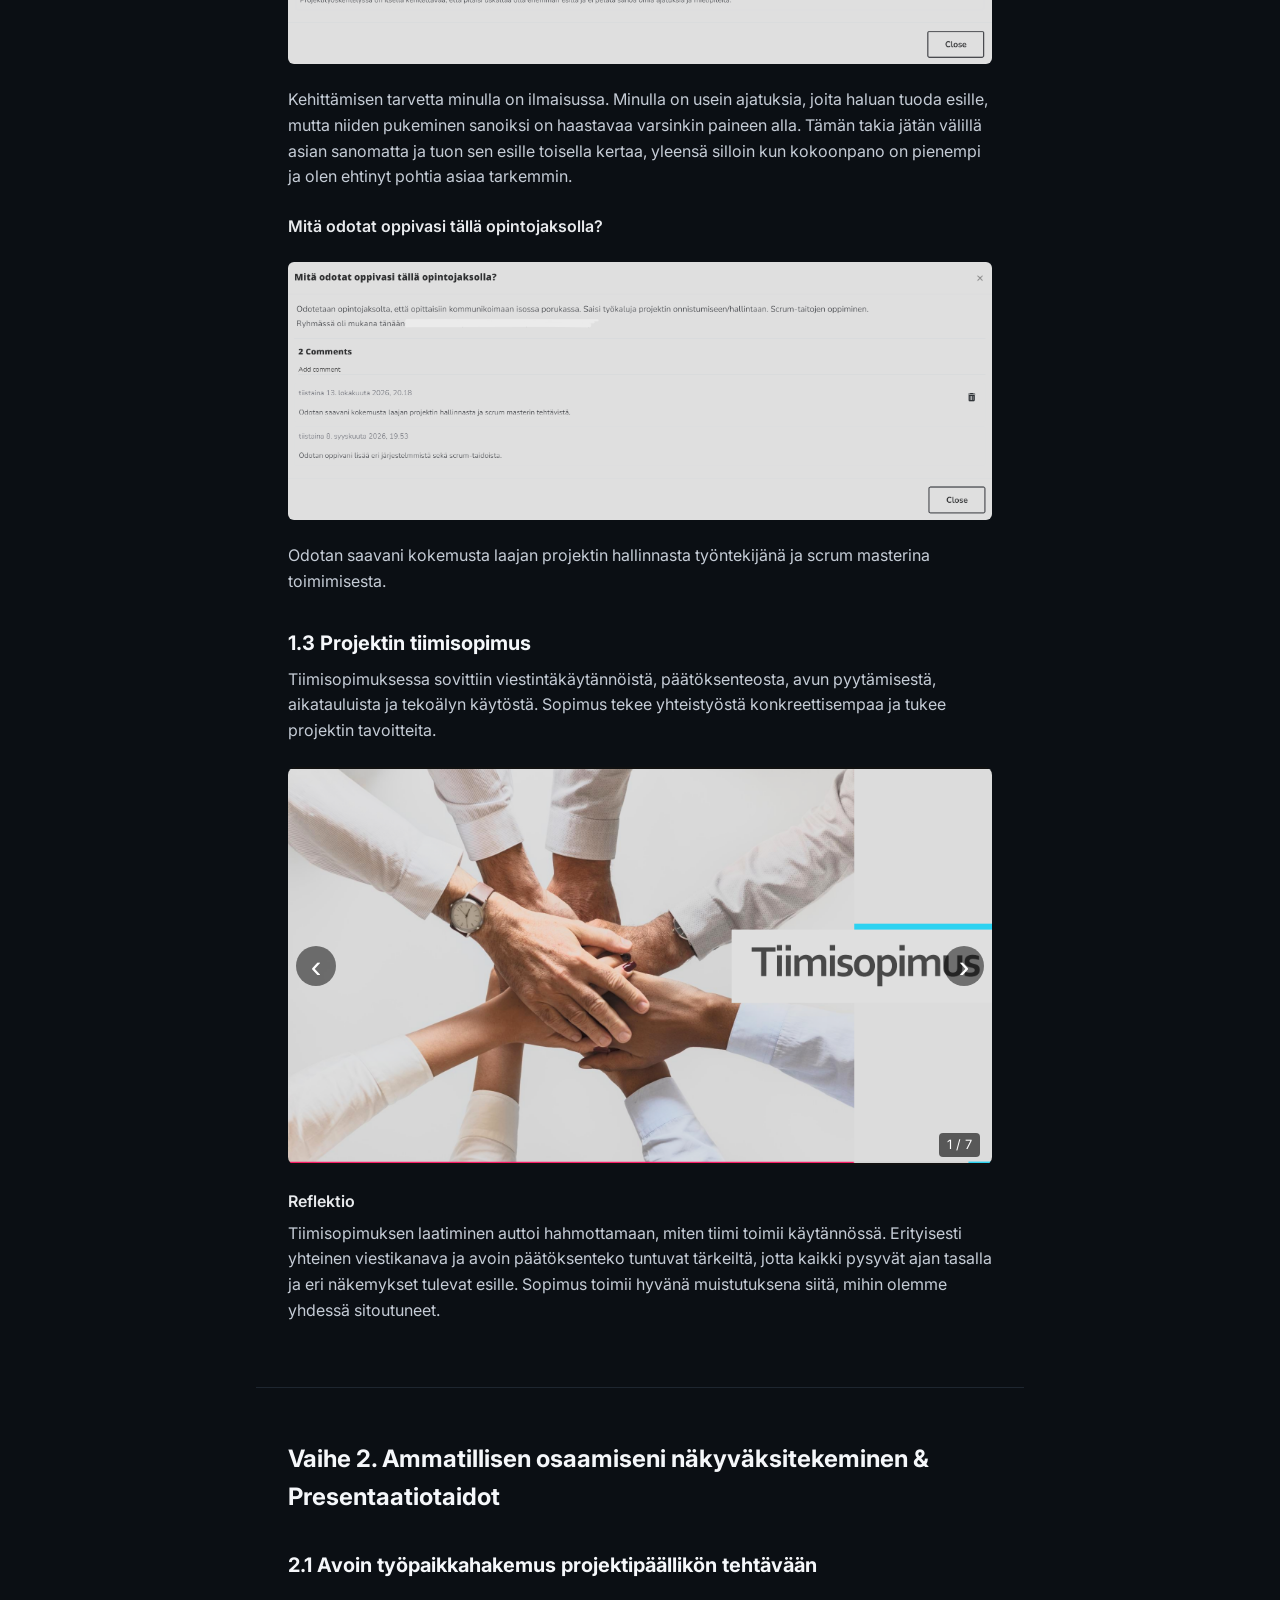
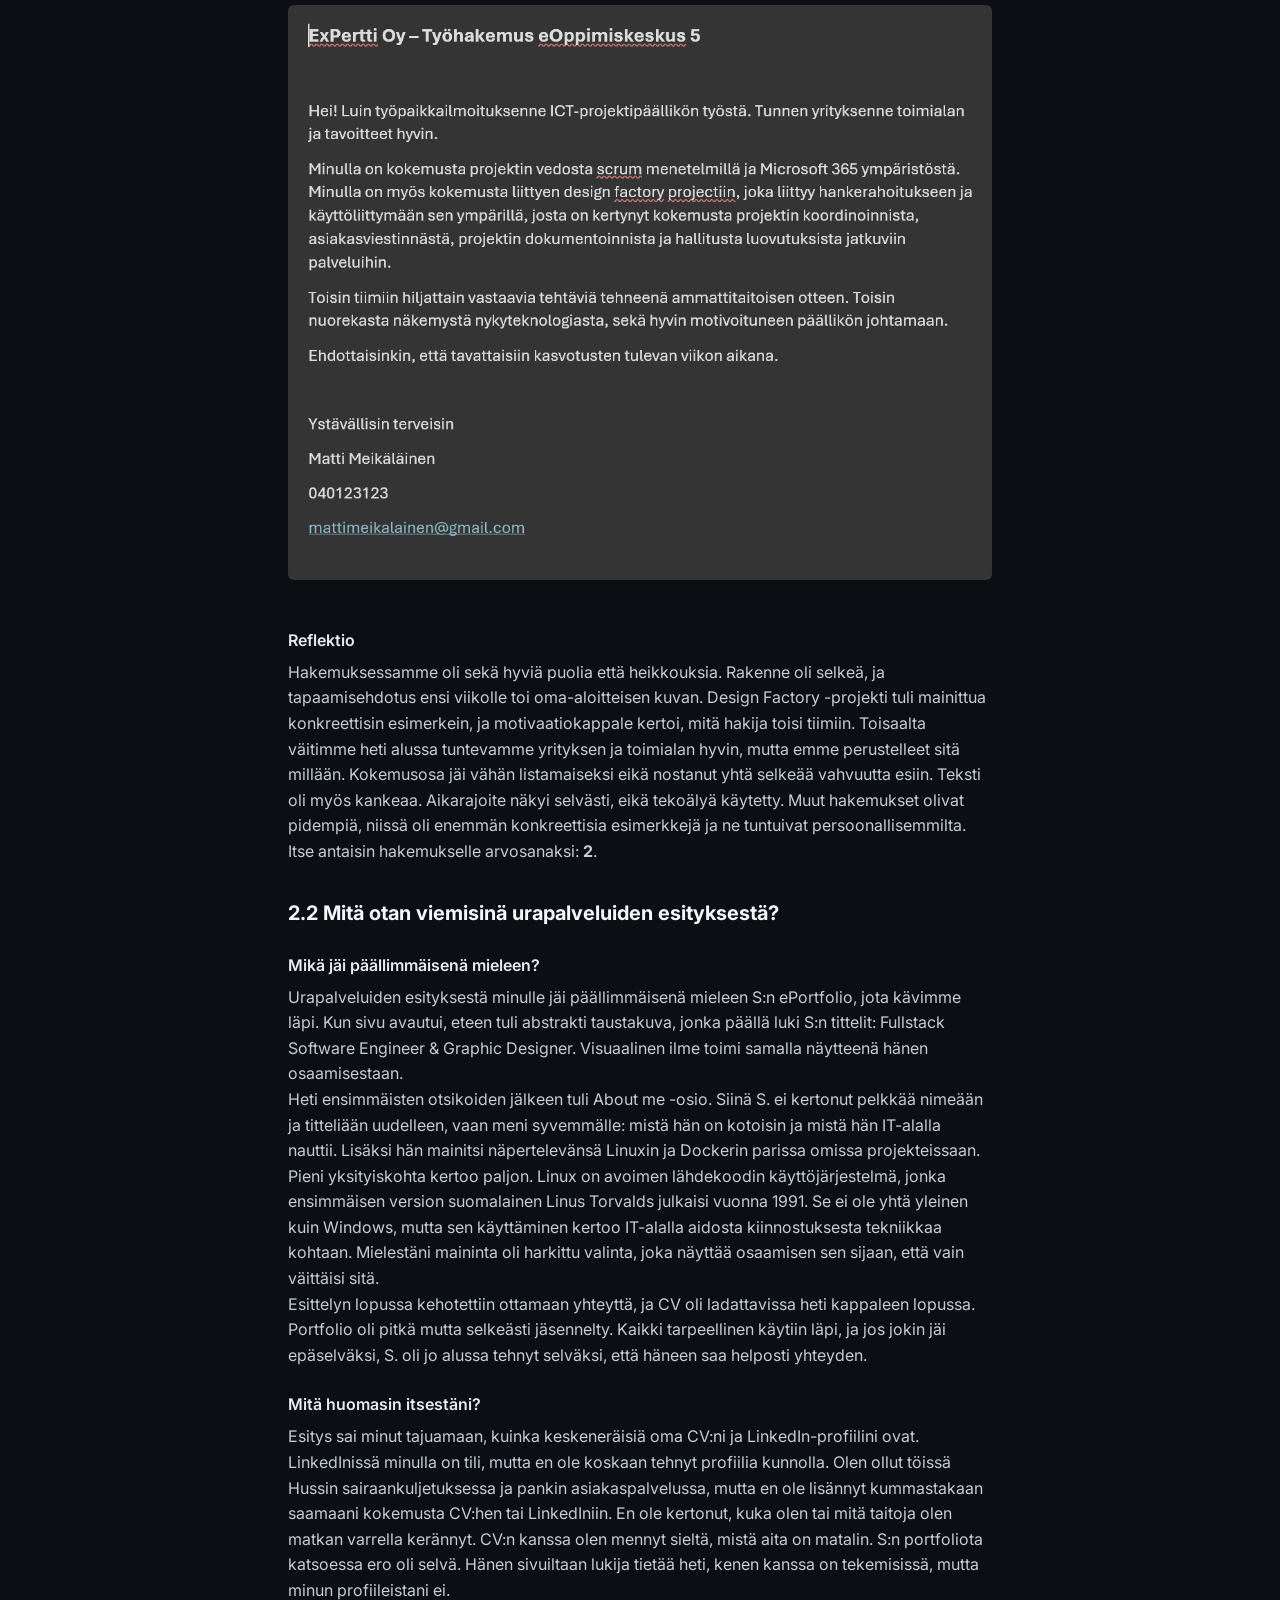
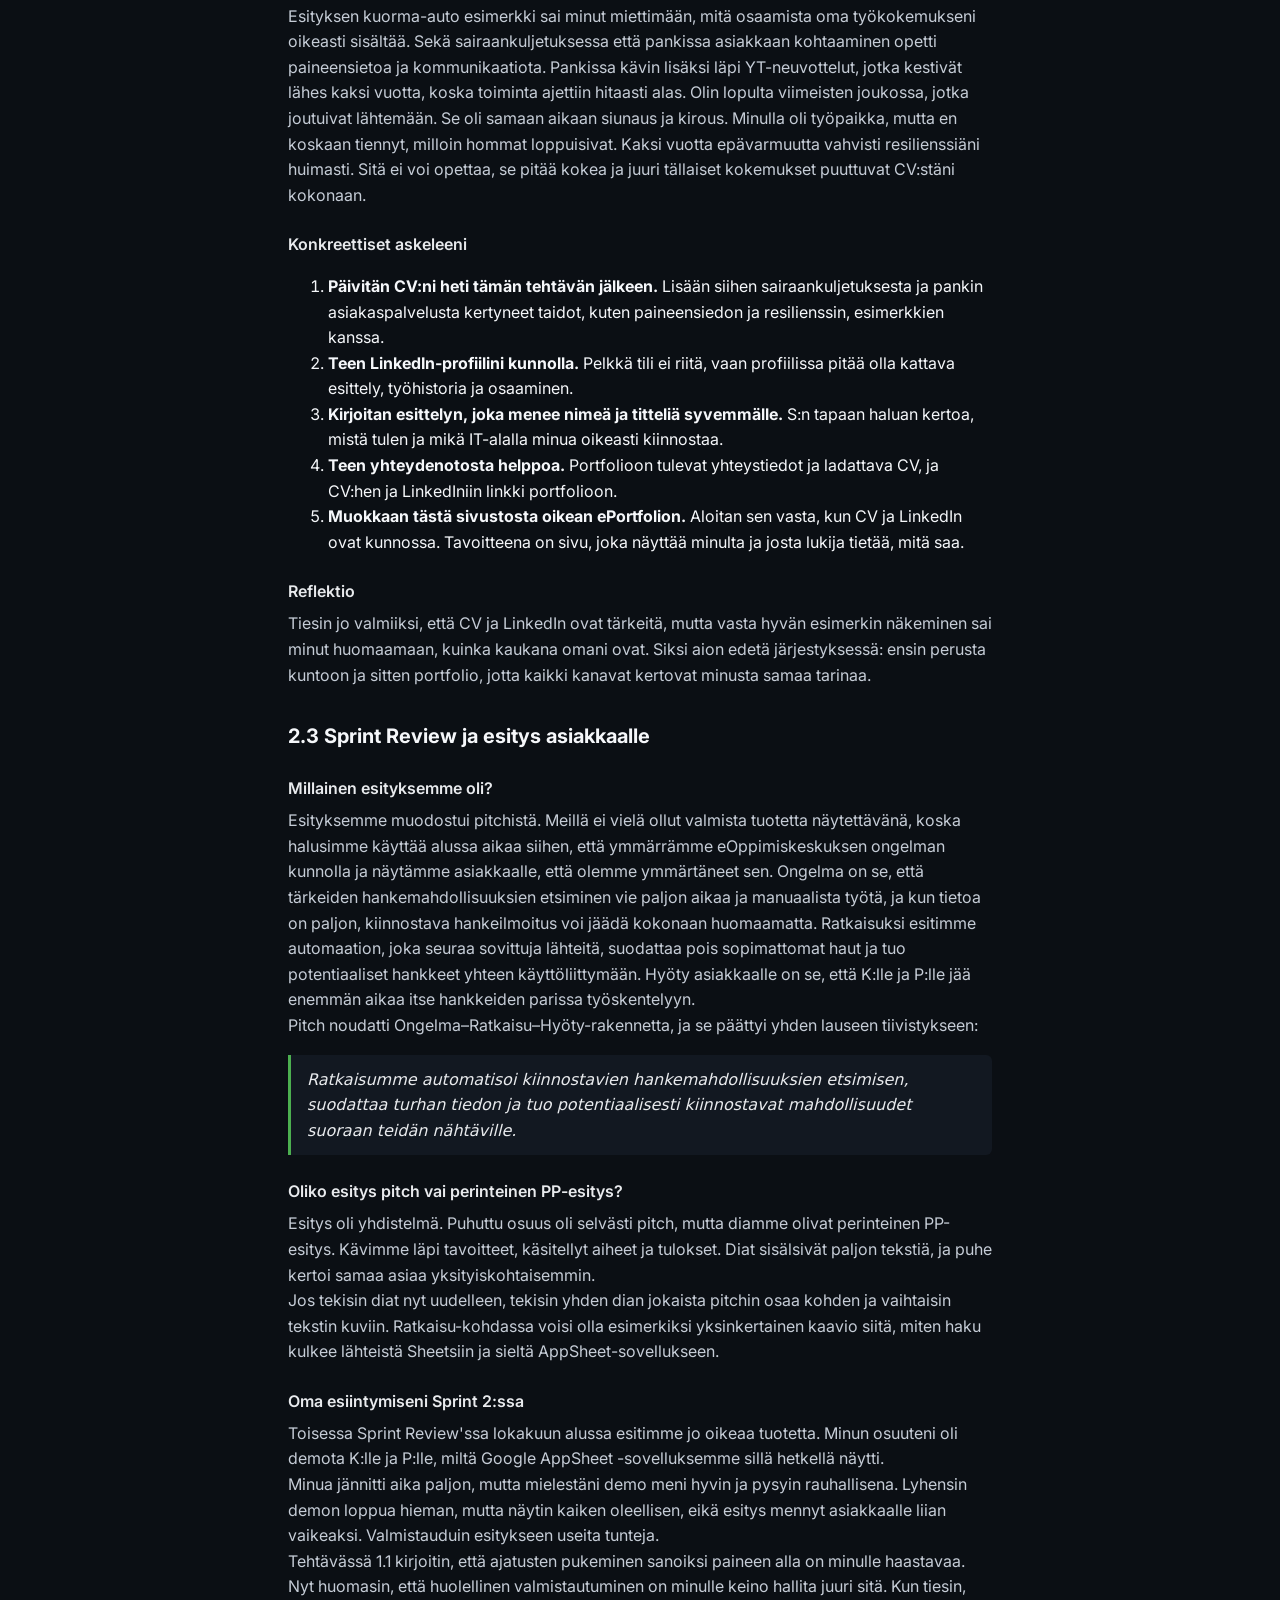
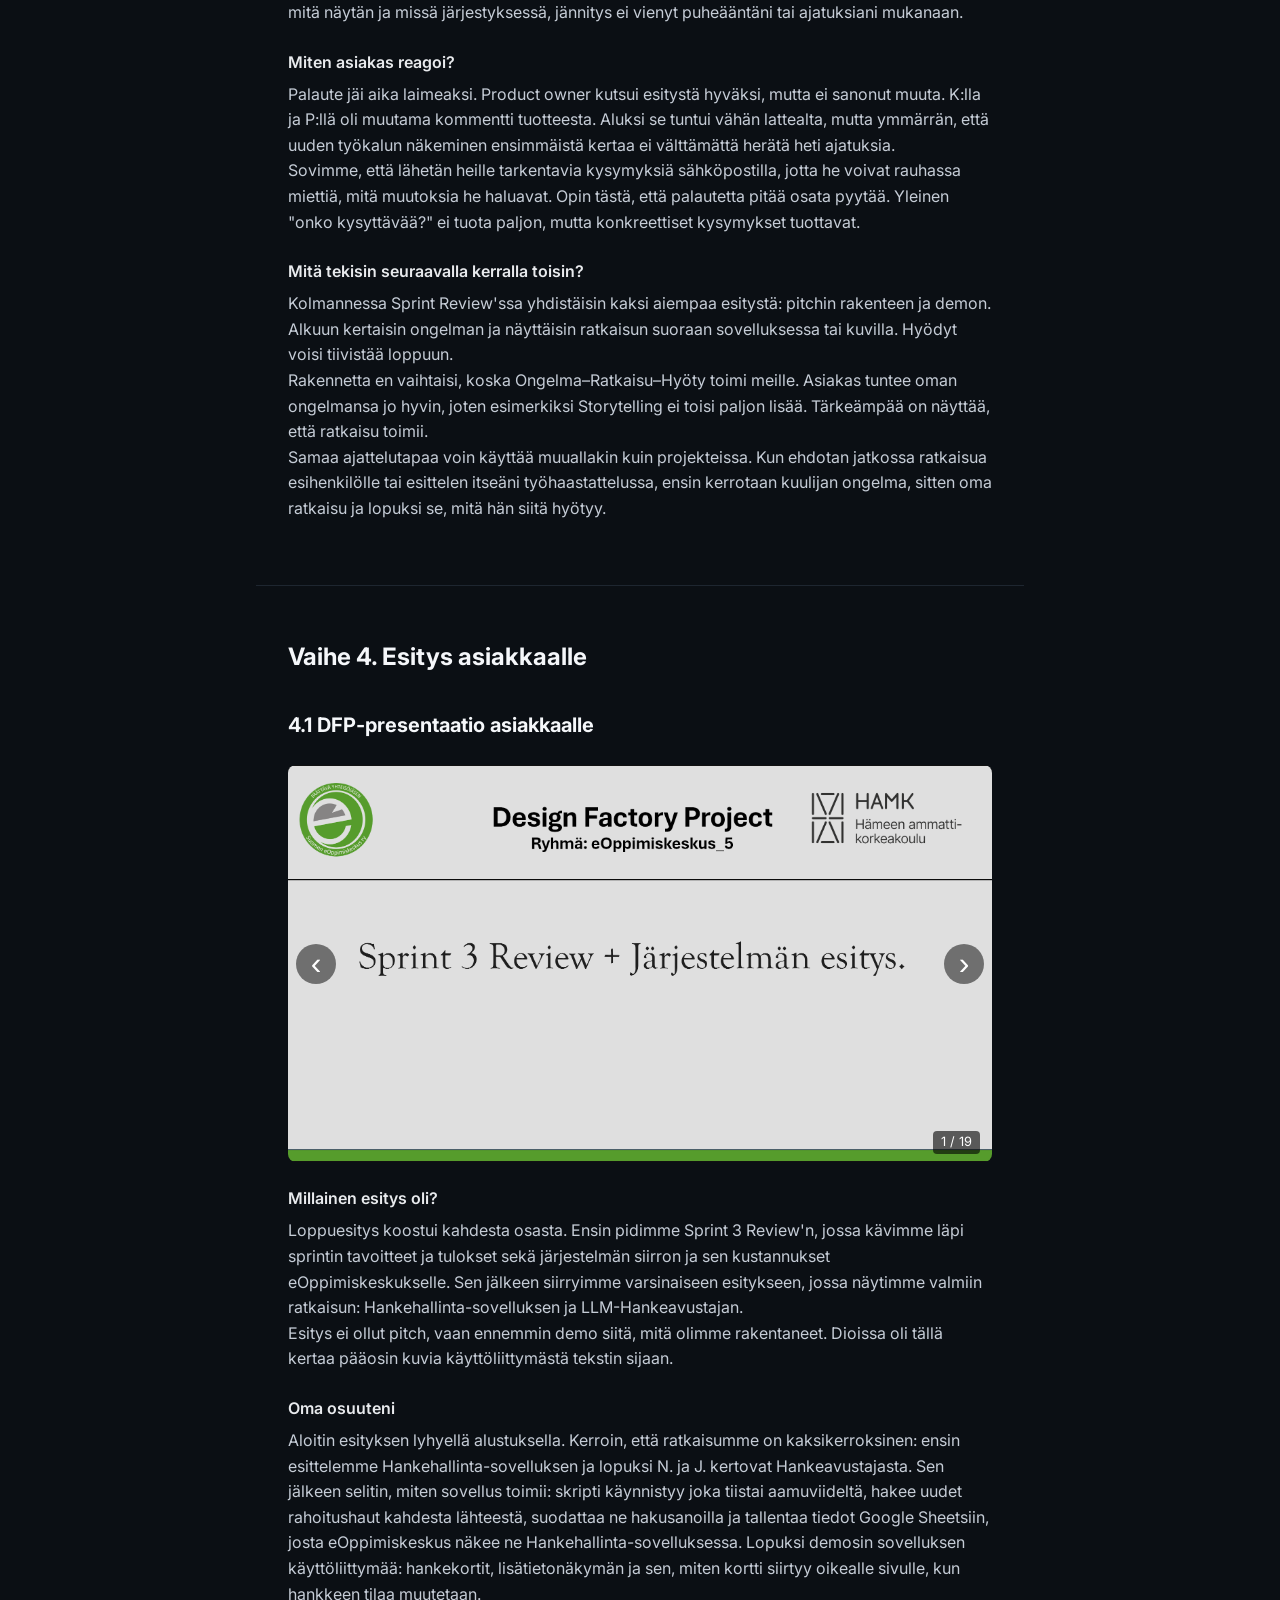
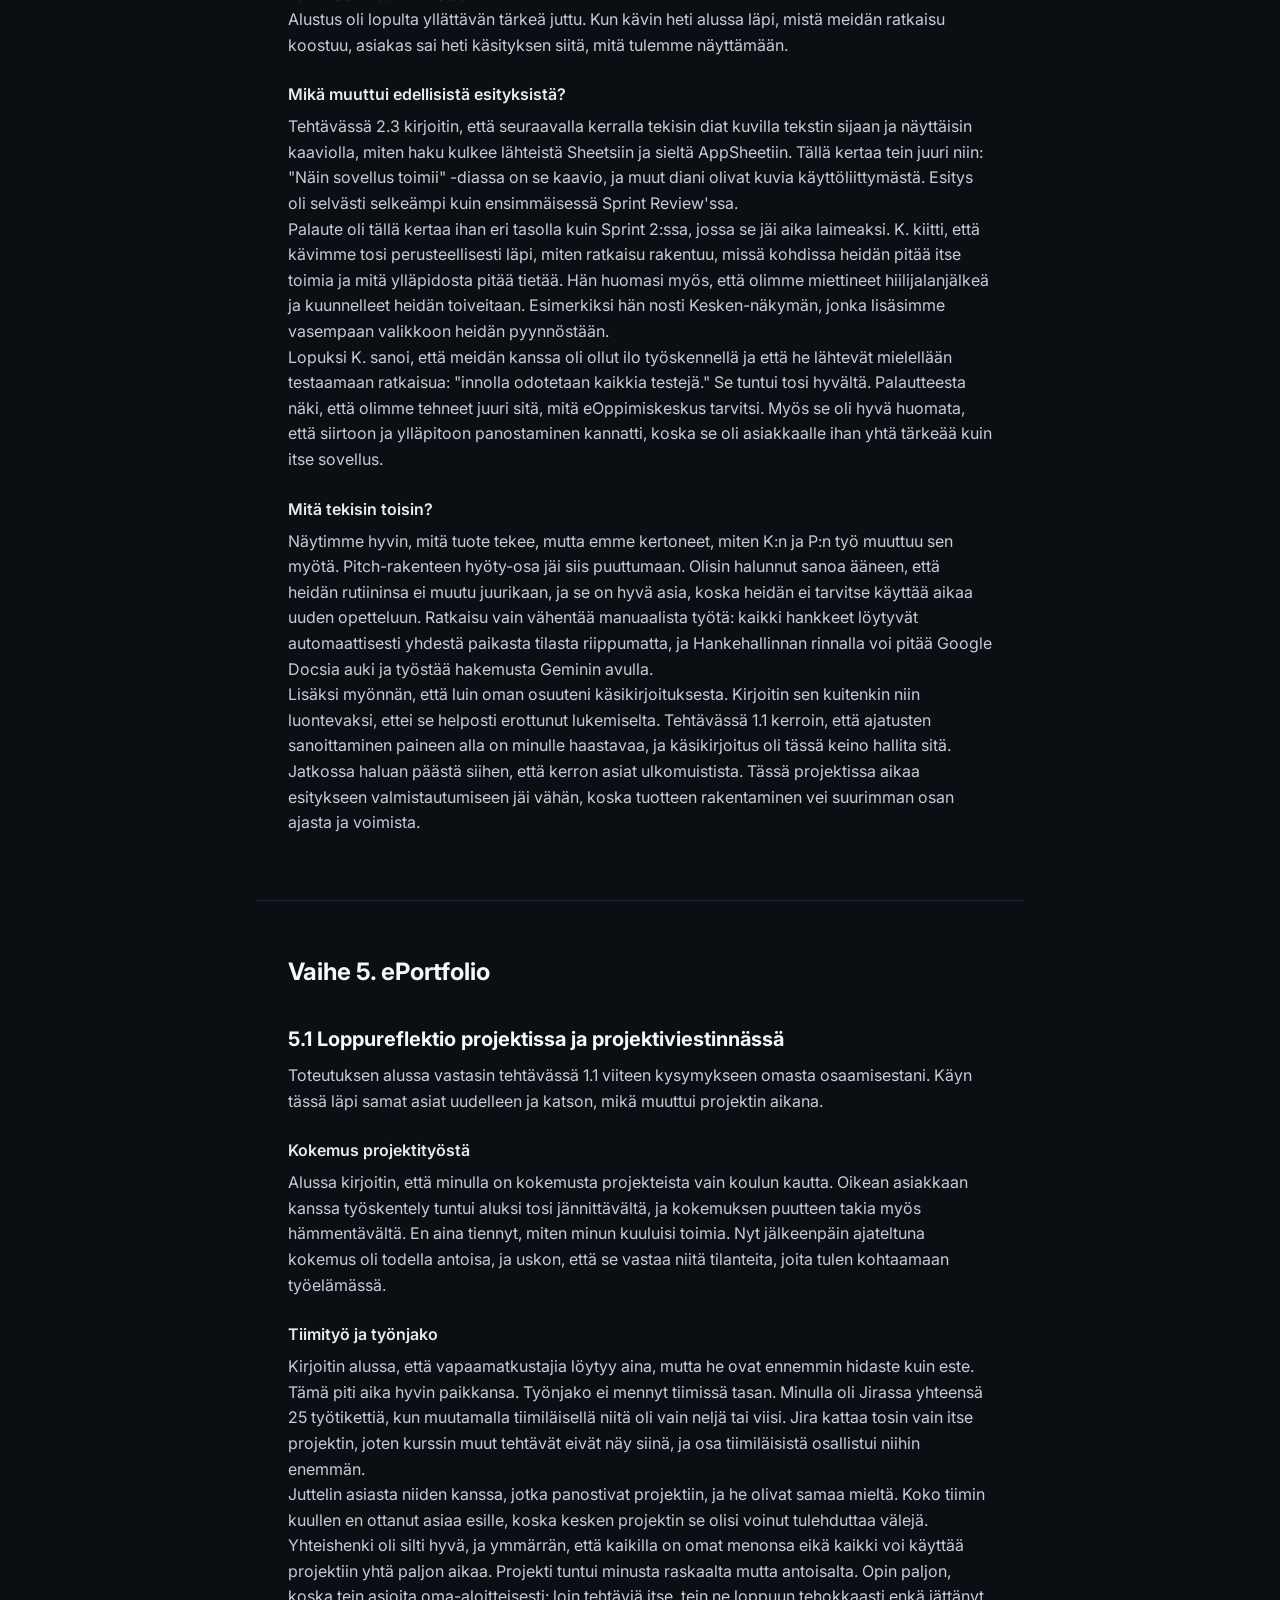
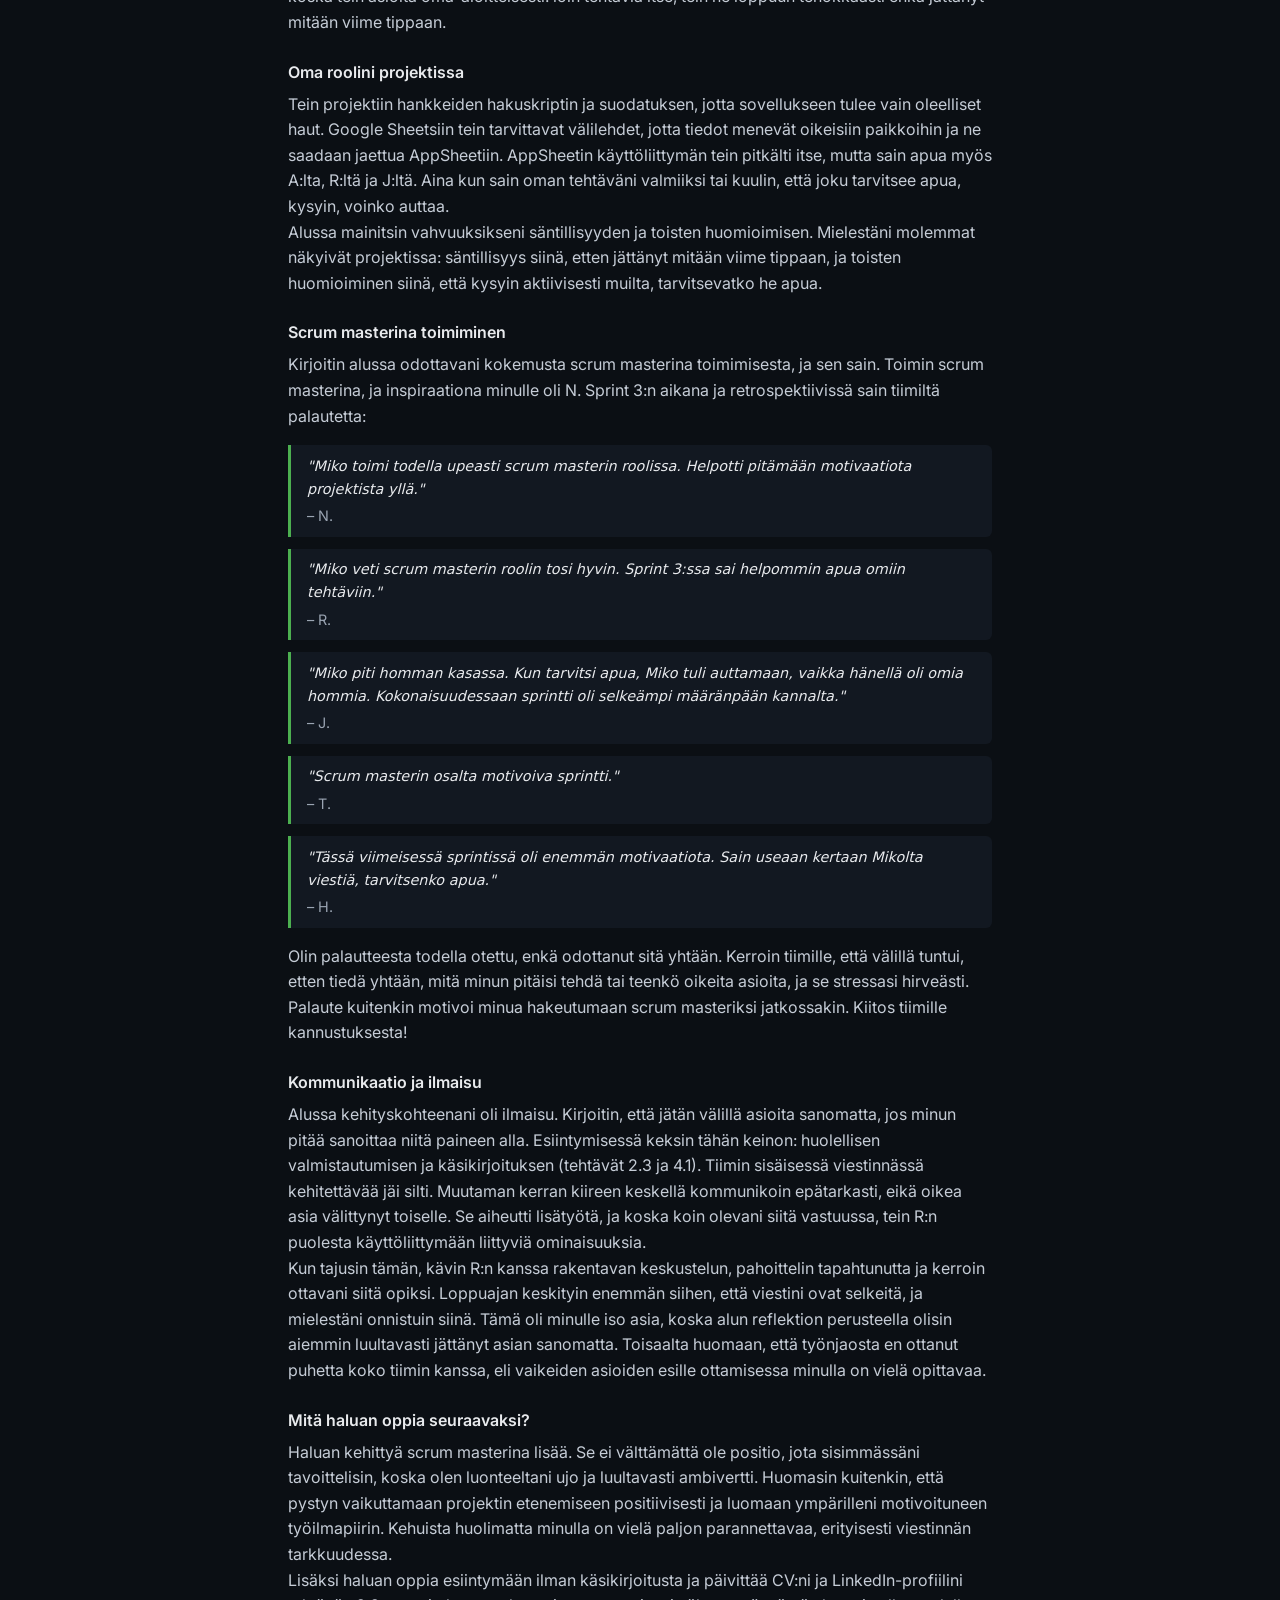
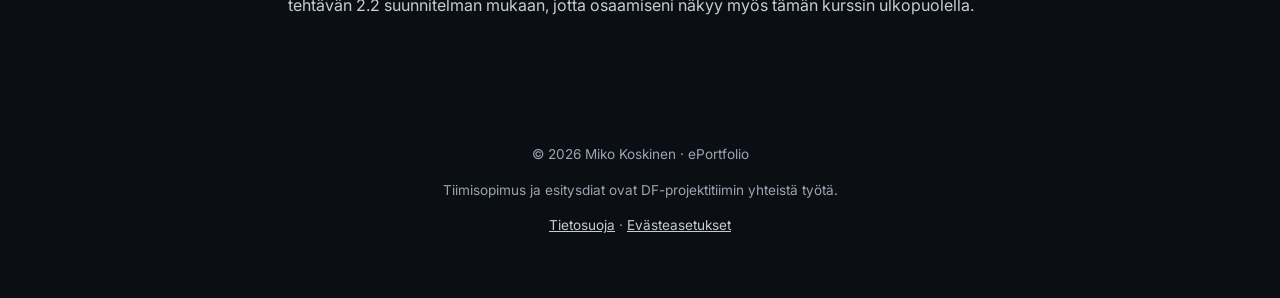
==== commit 8bdfe0e1: "lisätty tietosuojaTiedosto ja css" ====
--- a/index.html
+++ b/index.html
@@ -826,6 +826,10 @@
     <footer>
       <p>© 2026 Miko Koskinen · ePortfolio</p>
       <p>Tiimisopimus ja esitysdiat ovat DF-projektitiimin yhteistä työtä.</p>
+      <p>
+        <a href="tietosuoja.html">Tietosuoja</a> ·
+        <a href="#" class="evasteasetukset-linkki">Evästeasetukset</a>
+      </p>
     </footer>
     <script src="js/main.js"></script>
   </body>
--- a/css/styles.css
+++ b/css/styles.css
@@ -256,3 +256,88 @@
 .huomautus strong {
   color: #c5ccd6;
 }
+
+/* ===== Evästebanneri ===== */
+.evastebanneri {
+  position: fixed;
+  left: 1rem;
+  right: 1rem;
+  bottom: 1rem;
+  max-width: 40rem;
+  margin: 0 auto;
+  padding: 1rem 1.25rem;
+  background: #121821;
+  border: 1px solid #1e2630;
+  border-left: 3px solid #9aa4b2;
+  border-radius: 8px;
+  box-shadow: 0 8px 24px rgba(0, 0, 0, 0.4);
+  z-index: 1000;
+}
+
+.evastebanneri p {
+  margin: 0 0 0.75rem;
+  color: #c5ccd6;
+  font-size: 0.9rem;
+}
+
+.evastebanneri a {
+  color: #f5f7fa;
+}
+
+.evastebanneri-napit {
+  display: flex;
+  flex-wrap: wrap;
+  justify-content: flex-end;
+  gap: 0.5rem;
+}
+
+.evastenappi {
+  min-width: 7rem;
+  padding: 0.5rem 1.25rem;
+  font: inherit;
+  font-size: 0.9rem;
+  font-weight: 600;
+  color: #f5f7fa;
+  background: #1e2630;
+  border: 1px solid #9aa4b2;
+  border-radius: 6px;
+  cursor: pointer;
+}
+
+.evastenappi:hover,
+.evastenappi:focus-visible {
+  background: #2a3440;
+  border-color: #f5f7fa;
+}
+
+/* ===== Footer-linkit ja tietosuojasivu ===== */
+footer a,
+.takaisin {
+  color: #c5ccd6;
+}
+
+footer a:hover,
+footer a:focus,
+.takaisin:hover,
+.takaisin:focus {
+  color: #f5f7fa;
+}
+
+.seloste p + p,
+.seloste ul + p {
+  margin-top: 0.75rem;
+}
+
+.seloste ul {
+  margin: 0.5rem 0 0;
+  padding-left: 1.25rem;
+  color: #c5ccd6;
+}
+
+.seloste li {
+  margin-bottom: 0.4rem;
+}
+
+.seloste a {
+  color: #f5f7fa;
+}
